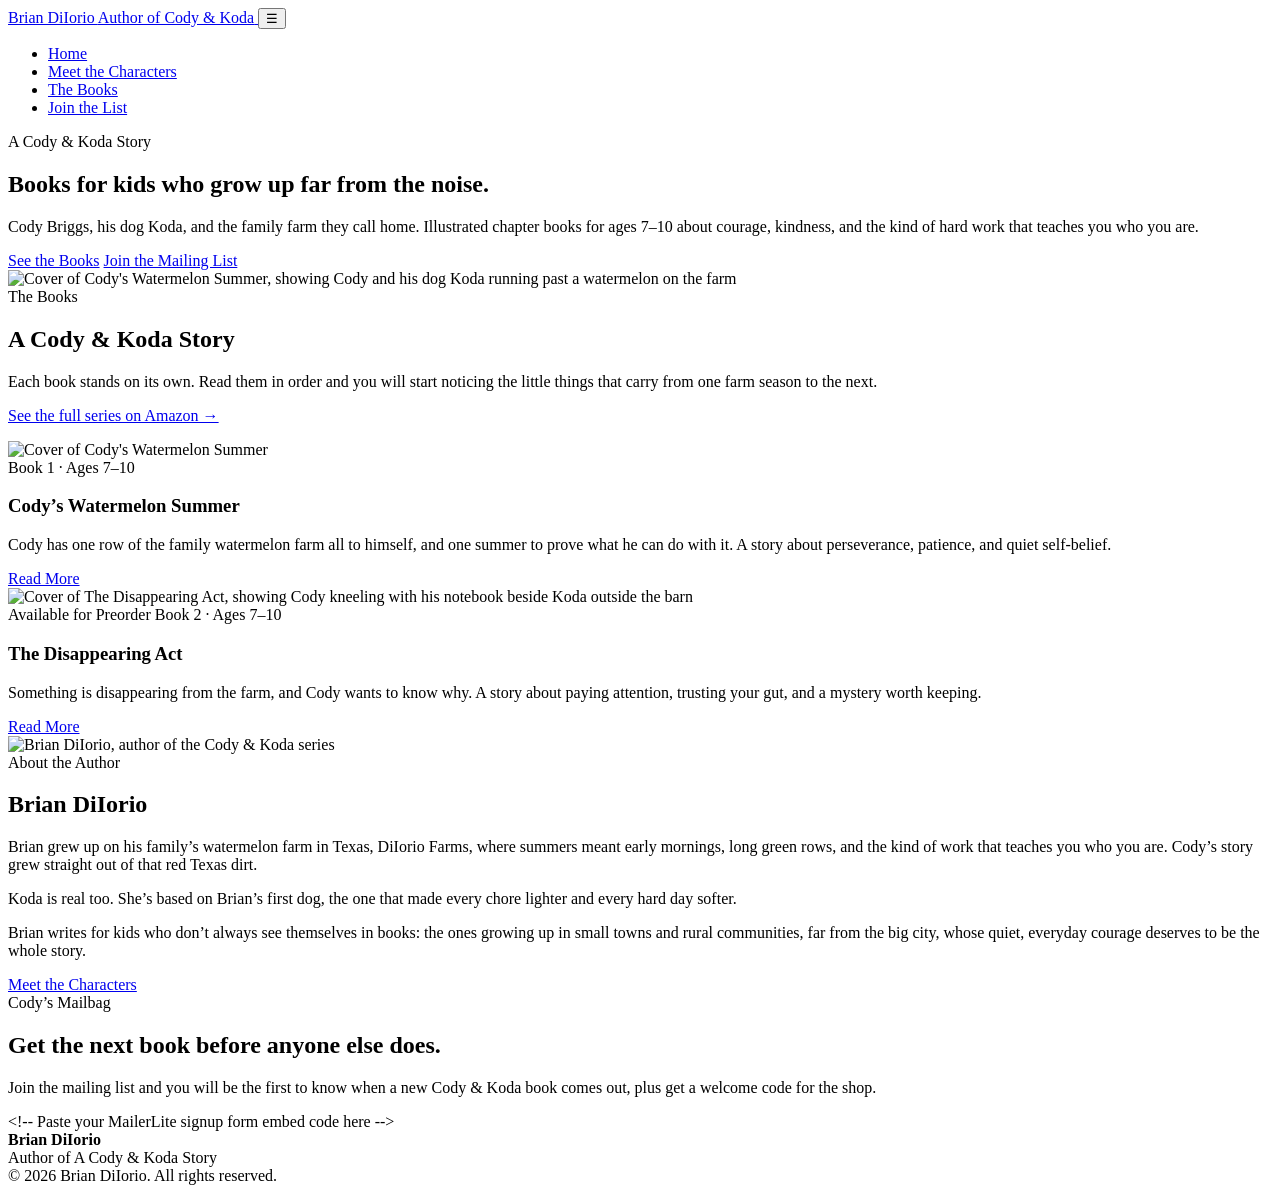
==== index.html @ 6acdefea "Add files via upload" ====
<!DOCTYPE html>
<html lang="en">
<head>
<meta charset="UTF-8">
<meta name="viewport" content="width=device-width, initial-scale=1.0">
<title>Brian DiIorio | Author of the Cody &amp; Koda Series</title>
<meta name="description" content="Brian DiIorio writes the Cody &amp; Koda series, warm illustrated chapter books for ages 7-10 about courage, kindness, and perseverance. Join the mailing list for new releases and a welcome code.">
<link rel="icon" href="images/favicon.svg" type="image/svg+xml">
<link rel="stylesheet" href="assets/style.css">
</head>
<body>

<header class="site-header">
  <div class="wrap">
    <a class="brand" href="index.html">
      Brian DiIorio <span class="brand-sub">Author of Cody &amp; Koda</span>
    </a>
    <button class="menu-toggle" aria-label="Open menu">&#9776;</button>
    <nav class="main-nav">
      <ul>
        <li><a href="index.html">Home</a></li>
        <li><a href="characters.html">Meet the Characters</a></li>
        <li><a href="index.html#books">The Books</a></li>
        <li><a href="index.html#join" class="nav-cta">Join the List</a></li>
      </ul>
    </nav>
  </div>
</header>

<section class="hero">
  <div class="wrap">
    <div class="hero-copy">
      <span class="eyebrow">A Cody &amp; Koda Story</span>
      <h1>Books for kids who grow up far from the noise.</h1>
      <p class="lede">Cody Briggs, his dog Koda, and the family farm they call home. Illustrated chapter books for ages 7&ndash;10 about courage, kindness, and the kind of hard work that teaches you who you are.</p>
      <div class="btn-row">
        <a href="#books" class="btn btn-primary">See the Books</a>
        <a href="#join" class="btn btn-secondary">Join the Mailing List</a>
      </div>
    </div>
    <div class="hero-art">
      <img src="images/book1-cover.jpg" alt="Cover of Cody's Watermelon Summer, showing Cody and his dog Koda running past a watermelon on the farm">
    </div>
  </div>
</section>

<section id="books">
  <div class="wrap">
    <div class="section-head">
      <div class="ribbon-divider">The Books</div>
      <h2>A Cody &amp; Koda Story</h2>
      <p>Each book stands on its own. Read them in order and you will start noticing the little things that carry from one farm season to the next.</p>
      <p><a href="https://www.amazon.com/dp/B0H5R6FTZR?binding=hardcover&amp;qid=1787671735&amp;sr=8-1&amp;ref=dbs_dp_rwt_sb_pc_thcv">See the full series on Amazon &rarr;</a></p>
    </div>

    <div class="book-grid">

      <div class="book-card">
        <div class="cover-frame">
          <img src="images/book1-cover.jpg" alt="Cover of Cody's Watermelon Summer">
        </div>
        <div class="book-card-body">
          <span class="book-tag">Book 1 &middot; Ages 7&ndash;10</span>
          <h3>Cody&rsquo;s Watermelon Summer</h3>
          <p class="book-blurb">Cody has one row of the family watermelon farm all to himself, and one summer to prove what he can do with it. A story about perseverance, patience, and quiet self-belief.</p>
          <div class="btn-row">
            <a href="book-watermelon-summer.html" class="btn btn-secondary">Read More</a>
          </div>
        </div>
      </div>

      <div class="book-card">
        <div class="cover-frame">
          <img src="images/book2-cover.jpg" alt="Cover of The Disappearing Act, showing Cody kneeling with his notebook beside Koda outside the barn">
        </div>
        <div class="book-card-body">
          <span class="coming-soon-badge">Available for Preorder</span>
          <span class="book-tag">Book 2 &middot; Ages 7&ndash;10</span>
          <h3>The Disappearing Act</h3>
          <p class="book-blurb">Something is disappearing from the farm, and Cody wants to know why. A story about paying attention, trusting your gut, and a mystery worth keeping.</p>
          <div class="btn-row">
            <a href="book-disappearing-act.html" class="btn btn-secondary">Read More</a>
          </div>
        </div>
      </div>

    </div>
  </div>
</section>

<section class="section-alt">
  <div class="wrap">
    <div class="about-grid">
      <img src="images/author-photo.jpg" alt="Brian DiIorio, author of the Cody & Koda series">
      <div>
        <div class="ribbon-divider">About the Author</div>
        <h2>Brian DiIorio</h2>
        <p>Brian grew up on his family&rsquo;s watermelon farm in Texas, DiIorio Farms, where summers meant early mornings, long green rows, and the kind of work that teaches you who you are. Cody&rsquo;s story grew straight out of that red Texas dirt.</p>
        <p>Koda is real too. She&rsquo;s based on Brian&rsquo;s first dog, the one that made every chore lighter and every hard day softer.</p>
        <p>Brian writes for kids who don&rsquo;t always see themselves in books: the ones growing up in small towns and rural communities, far from the big city, whose quiet, everyday courage deserves to be the whole story.</p>
        <div class="btn-row">
          <a href="characters.html" class="btn btn-secondary">Meet the Characters</a>
        </div>
      </div>
    </div>
  </div>
</section>

<section id="join">
  <div class="wrap">
    <div class="newsletter">
      <div class="wrap-inner">
        <div class="ribbon-divider" style="color:var(--gold)">Cody&rsquo;s Mailbag</div>
        <h2>Get the next book before anyone else does.</h2>
        <p>Join the mailing list and you will be the first to know when a new Cody &amp; Koda book comes out, plus get a welcome code for the shop.</p>

        <!-- ============================================================
             NEWSLETTER SIGNUP FORM GOES HERE
             Replace this whole comment block with the embed code MailerLite
             gives you for your signup form. Brian: see the setup walkthrough
             for exactly where to get that code and how to paste it in.
        ============================================================= -->
        <div class="embed-slot">
          &lt;!-- Paste your MailerLite signup form embed code here --&gt;
        </div>

      </div>
    </div>
  </div>
</section>

<footer class="site-footer">
  <div class="wrap footer-row">
    <div>
      <strong>Brian DiIorio</strong><br>
      <span class="footer-note">Author of A Cody &amp; Koda Story</span>
    </div>
    <div class="footer-note">
      &copy; 2026 Brian DiIorio. All rights reserved.
    </div>
  </div>
</footer>

<script src="assets/main.js"></script>
</body>
</html>
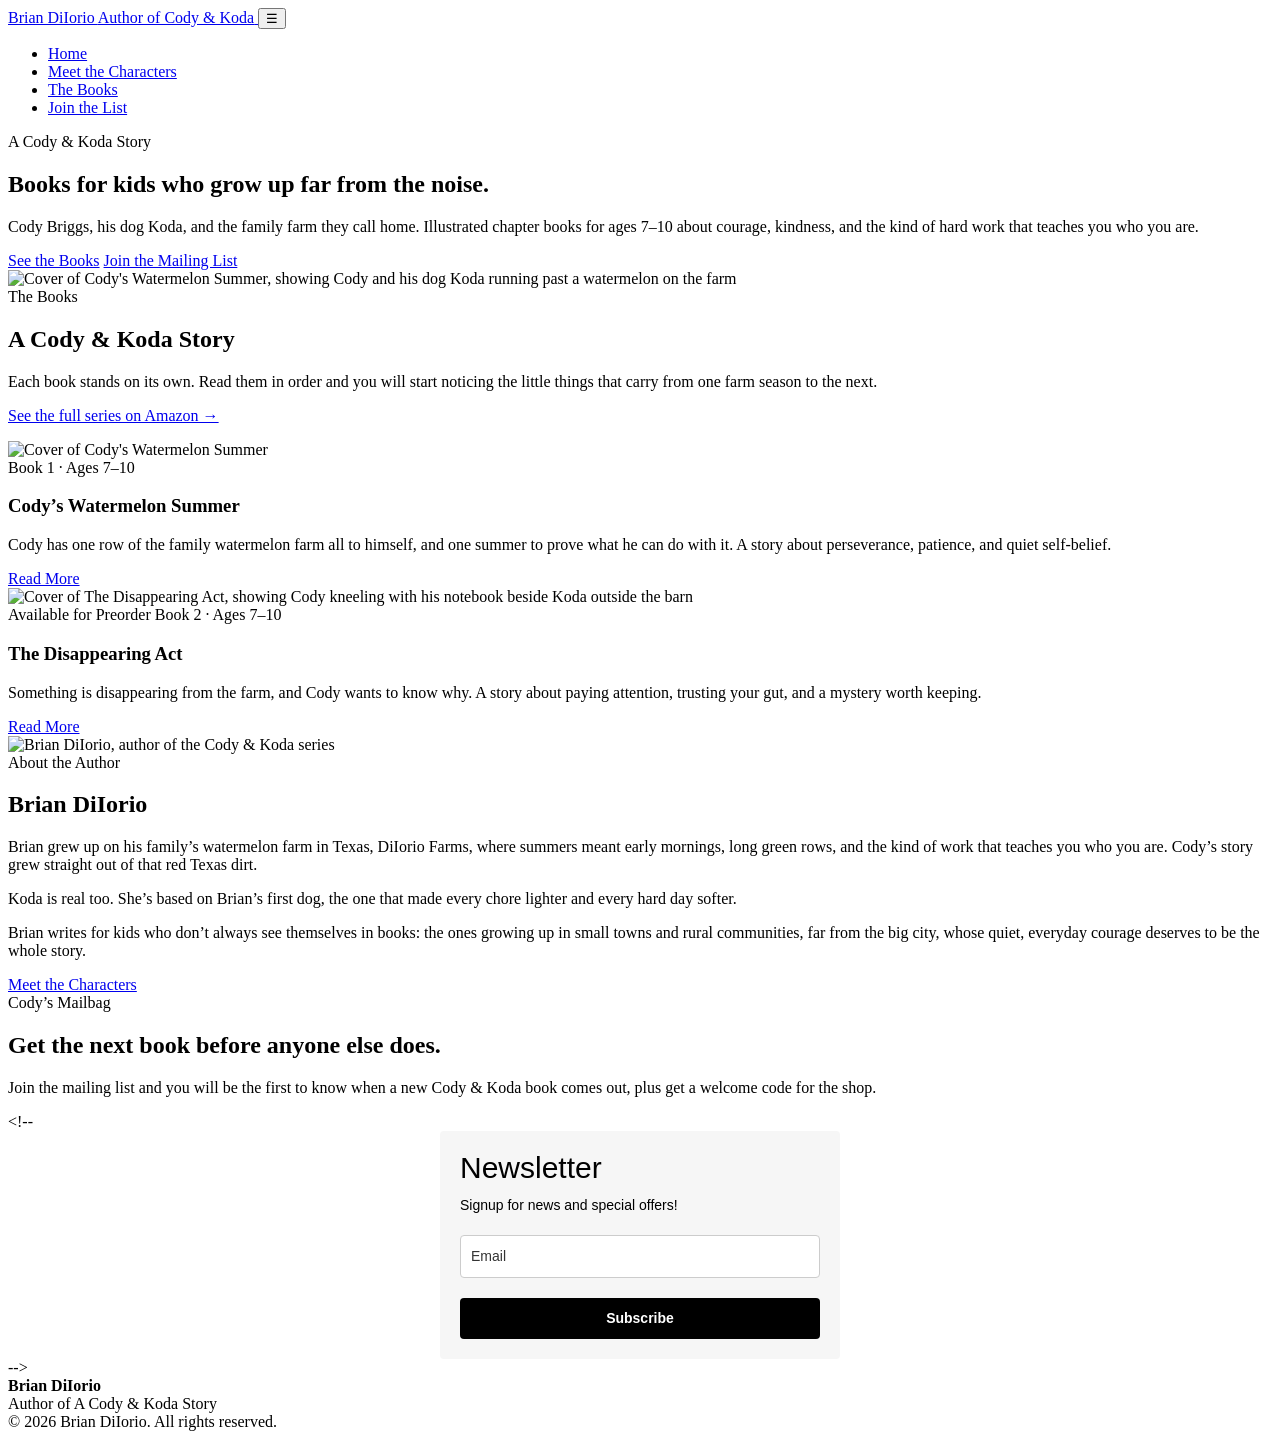
==== commit 6904b8c3: "Update index.html" ====
--- a/index.html
+++ b/index.html
@@ -121,7 +121,888 @@
              for exactly where to get that code and how to paste it in.
         ============================================================= -->
         <div class="embed-slot">
-          &lt;!-- Paste your MailerLite signup form embed code here --&gt;
+          &lt;!-- <style type="text/css">@import url("https://assets.mlcdn.com/fonts.css?version=1787139");</style>
+    <style type="text/css">
+    /* LOADER */
+    .ml-form-embedSubmitLoad {
+      display: inline-block;
+      width: 20px;
+      height: 20px;
+    }
+
+    .g-recaptcha {
+    transform: scale(1);
+    -webkit-transform: scale(1);
+    transform-origin: 0 0;
+    -webkit-transform-origin: 0 0;
+    height: ;
+    }
+
+    .sr-only {
+      position: absolute;
+      width: 1px;
+      height: 1px;
+      padding: 0;
+      margin: -1px;
+      overflow: hidden;
+      clip: rect(0,0,0,0);
+      border: 0;
+    }
+
+    .ml-form-embedSubmitLoad:after {
+      content: " ";
+      display: block;
+      width: 11px;
+      height: 11px;
+      margin: 1px;
+      border-radius: 50%;
+      border: 4px solid #fff;
+    border-color: #ffffff #ffffff #ffffff transparent;
+    animation: ml-form-embedSubmitLoad 1.2s linear infinite;
+    }
+    @keyframes ml-form-embedSubmitLoad {
+      0% {
+      transform: rotate(0deg);
+      }
+      100% {
+      transform: rotate(360deg);
+      }
+    }
+      #mlb2-45202473.ml-form-embedContainer {
+        box-sizing: border-box;
+        display: table;
+        margin: 0 auto;
+        position: static;
+        width: 100% !important;
+      }
+      #mlb2-45202473.ml-form-embedContainer h4,
+      #mlb2-45202473.ml-form-embedContainer p,
+      #mlb2-45202473.ml-form-embedContainer span,
+      #mlb2-45202473.ml-form-embedContainer button {
+        text-transform: none !important;
+        letter-spacing: normal !important;
+      }
+      #mlb2-45202473.ml-form-embedContainer .ml-form-embedWrapper {
+        background-color: #f6f6f6;
+        
+        border-width: 0px;
+        border-color: transparent;
+        border-radius: 4px;
+        border-style: solid;
+        box-sizing: border-box;
+        display: inline-block !important;
+        margin: 0;
+        padding: 0;
+        position: relative;
+              }
+      #mlb2-45202473.ml-form-embedContainer .ml-form-embedWrapper.embedPopup,
+      #mlb2-45202473.ml-form-embedContainer .ml-form-embedWrapper.embedDefault { width: 400px; }
+      #mlb2-45202473.ml-form-embedContainer .ml-form-embedWrapper.embedForm { max-width: 400px; width: 100%; }
+      #mlb2-45202473.ml-form-embedContainer .ml-form-align-left { text-align: left; }
+      #mlb2-45202473.ml-form-embedContainer .ml-form-align-center { text-align: center; }
+      #mlb2-45202473.ml-form-embedContainer .ml-form-align-default { display: table-cell !important; vertical-align: middle !important; text-align: center !important; }
+      #mlb2-45202473.ml-form-embedContainer .ml-form-align-right { text-align: right; }
+      #mlb2-45202473.ml-form-embedContainer .ml-form-embedWrapper .ml-form-embedHeader img {
+        border-top-left-radius: 4px;
+        border-top-right-radius: 4px;
+        height: auto;
+        margin: 0 auto !important;
+        max-width: 100%;
+        width: undefinedpx;
+      }
+      #mlb2-45202473.ml-form-embedContainer .ml-form-embedWrapper .ml-form-embedBody,
+      #mlb2-45202473.ml-form-embedContainer .ml-form-embedWrapper .ml-form-successBody {
+        padding: 20px 20px 0 20px;
+      }
+      #mlb2-45202473.ml-form-embedContainer .ml-form-embedWrapper .ml-form-embedBody.ml-form-embedBodyHorizontal {
+        padding-bottom: 0;
+      }
+      #mlb2-45202473.ml-form-embedContainer .ml-form-embedWrapper .ml-form-embedBody .ml-form-embedContent,
+      #mlb2-45202473.ml-form-embedContainer .ml-form-embedWrapper .ml-form-successBody .ml-form-successContent {
+        text-align: left;
+        margin: 0 0 20px 0;
+      }
+      #mlb2-45202473.ml-form-embedContainer .ml-form-embedWrapper .ml-form-embedBody .ml-form-embedContent h4,
+      #mlb2-45202473.ml-form-embedContainer .ml-form-embedWrapper .ml-form-successBody .ml-form-successContent h4 {
+        color: #000000;
+        font-family: 'Open Sans', Arial, Helvetica, sans-serif;
+        font-size: 30px;
+        font-weight: 400;
+        margin: 0 0 10px 0;
+        text-align: left;
+        word-break: break-word;
+      }
+      #mlb2-45202473.ml-form-embedContainer .ml-form-embedWrapper .ml-form-embedBody .ml-form-embedContent p,
+      #mlb2-45202473.ml-form-embedContainer .ml-form-embedWrapper .ml-form-successBody .ml-form-successContent p {
+        color: #000000;
+        font-family: 'Open Sans', Arial, Helvetica, sans-serif;
+        font-size: 14px;
+        font-weight: 400;
+        line-height: 20px;
+        margin: 0 0 10px 0;
+        text-align: left;
+      }
+      #mlb2-45202473.ml-form-embedContainer .ml-form-embedWrapper .ml-form-embedBody .ml-form-embedContent ul,
+      #mlb2-45202473.ml-form-embedContainer .ml-form-embedWrapper .ml-form-embedBody .ml-form-embedContent ol,
+      #mlb2-45202473.ml-form-embedContainer .ml-form-embedWrapper .ml-form-successBody .ml-form-successContent ul,
+      #mlb2-45202473.ml-form-embedContainer .ml-form-embedWrapper .ml-form-successBody .ml-form-successContent ol {
+        color: #000000;
+        font-family: 'Open Sans', Arial, Helvetica, sans-serif;
+        font-size: 14px;
+      }
+      #mlb2-45202473.ml-form-embedContainer .ml-form-embedWrapper .ml-form-embedBody .ml-form-embedContent ol ol,
+      #mlb2-45202473.ml-form-embedContainer .ml-form-embedWrapper .ml-form-successBody .ml-form-successContent ol ol {
+        list-style-type: lower-alpha;
+      }
+      #mlb2-45202473.ml-form-embedContainer .ml-form-embedWrapper .ml-form-embedBody .ml-form-embedContent ol ol ol,
+      #mlb2-45202473.ml-form-embedContainer .ml-form-embedWrapper .ml-form-successBody .ml-form-successContent ol ol ol {
+        list-style-type: lower-roman;
+      }
+      #mlb2-45202473.ml-form-embedContainer .ml-form-embedWrapper .ml-form-embedBody .ml-form-embedContent p a,
+      #mlb2-45202473.ml-form-embedContainer .ml-form-embedWrapper .ml-form-successBody .ml-form-successContent p a {
+        color: #000000;
+        text-decoration: underline;
+      }
+
+      #mlb2-45202473.ml-form-embedContainer .ml-form-embedWrapper .ml-block-form .ml-field-group {
+        text-align: left!important;
+      }
+
+      #mlb2-45202473.ml-form-embedContainer .ml-form-embedWrapper .ml-block-form .ml-field-group label {
+        margin-bottom: 5px;
+        color: #333333;
+        font-size: 14px;
+        font-family: 'Open Sans', Arial, Helvetica, sans-serif;
+        font-weight: bold; font-style: normal; text-decoration: none;;
+        display: inline-block;
+        line-height: 20px;
+      }
+      #mlb2-45202473.ml-form-embedContainer .ml-form-embedWrapper .ml-form-embedBody .ml-form-embedContent p:last-child,
+      #mlb2-45202473.ml-form-embedContainer .ml-form-embedWrapper .ml-form-successBody .ml-form-successContent p:last-child {
+        margin: 0;
+      }
+      #mlb2-45202473.ml-form-embedContainer .ml-form-embedWrapper .ml-form-embedBody form {
+        margin: 0;
+        width: 100%;
+      }
+      #mlb2-45202473.ml-form-embedContainer .ml-form-embedWrapper .ml-form-embedBody .ml-form-formContent,
+      #mlb2-45202473.ml-form-embedContainer .ml-form-embedWrapper .ml-form-embedBody .ml-form-checkboxRow {
+        margin: 0 0 20px 0;
+        width: 100%;
+      }
+      #mlb2-45202473.ml-form-embedContainer .ml-form-embedWrapper .ml-form-embedBody .ml-form-checkboxRow {
+        float: left;
+      }
+      #mlb2-45202473.ml-form-embedContainer .ml-form-embedWrapper .ml-form-embedBody .ml-form-formContent.horozintalForm {
+        margin: 0;
+        padding: 0 0 20px 0;
+        width: 100%;
+        height: auto;
+        float: left;
+      }
+      #mlb2-45202473.ml-form-embedContainer .ml-form-embedWrapper .ml-form-embedBody .ml-form-fieldRow {
+        margin: 0 0 10px 0;
+        width: 100%;
+      }
+      #mlb2-45202473.ml-form-embedContainer .ml-form-embedWrapper .ml-form-embedBody .ml-form-fieldRow.ml-last-item {
+        margin: 0;
+      }
+      #mlb2-45202473.ml-form-embedContainer .ml-form-embedWrapper .ml-form-embedBody .ml-form-fieldRow.ml-formfieldHorizintal {
+        margin: 0;
+      }
+      #mlb2-45202473.ml-form-embedContainer .ml-form-embedWrapper .ml-form-embedBody .ml-form-fieldRow input {
+        background-color: #ffffff !important;
+        color: #333333 !important;
+        border-color: #cccccc;
+        border-radius: 4px !important;
+        border-style: solid !important;
+        border-width: 1px !important;
+        font-family: 'Open Sans', Arial, Helvetica, sans-serif;
+        font-size: 14px !important;
+        height: auto;
+        line-height: 21px !important;
+        margin-bottom: 0;
+        margin-top: 0;
+        margin-left: 0;
+        margin-right: 0;
+        padding: 10px 10px !important;
+        width: 100% !important;
+        box-sizing: border-box !important;
+        max-width: 100% !important;
+      }
+      #mlb2-45202473.ml-form-embedContainer .ml-form-embedWrapper .ml-form-embedBody .ml-form-fieldRow input::-webkit-input-placeholder,
+      #mlb2-45202473.ml-form-embedContainer .ml-form-embedWrapper .ml-form-embedBody .ml-form-horizontalRow input::-webkit-input-placeholder { color: #333333; }
+
+      #mlb2-45202473.ml-form-embedContainer .ml-form-embedWrapper .ml-form-embedBody .ml-form-fieldRow input::-moz-placeholder,
+      #mlb2-45202473.ml-form-embedContainer .ml-form-embedWrapper .ml-form-embedBody .ml-form-horizontalRow input::-moz-placeholder { color: #333333; }
+
+      #mlb2-45202473.ml-form-embedContainer .ml-form-embedWrapper .ml-form-embedBody .ml-form-fieldRow input:-ms-input-placeholder,
+      #mlb2-45202473.ml-form-embedContainer .ml-form-embedWrapper .ml-form-embedBody .ml-form-horizontalRow input:-ms-input-placeholder { color: #333333; }
+
+      #mlb2-45202473.ml-form-embedContainer .ml-form-embedWrapper .ml-form-embedBody .ml-form-fieldRow input:-moz-placeholder,
+      #mlb2-45202473.ml-form-embedContainer .ml-form-embedWrapper .ml-form-embedBody .ml-form-horizontalRow input:-moz-placeholder { color: #333333; }
+
+      #mlb2-45202473.ml-form-embedContainer .ml-form-embedWrapper .ml-form-embedBody .ml-form-fieldRow textarea, #mlb2-45202473.ml-form-embedContainer .ml-form-embedWrapper .ml-form-embedBody .ml-form-horizontalRow textarea {
+        background-color: #ffffff !important;
+        color: #333333 !important;
+        border-color: #cccccc;
+        border-radius: 4px !important;
+        border-style: solid !important;
+        border-width: 1px !important;
+        font-family: 'Open Sans', Arial, Helvetica, sans-serif;
+        font-size: 14px !important;
+        height: auto;
+        line-height: 21px !important;
+        margin-bottom: 0;
+        margin-top: 0;
+        padding: 10px 10px !important;
+        width: 100% !important;
+        box-sizing: border-box !important;
+        max-width: 100% !important;
+      }
+
+      #mlb2-45202473.ml-form-embedContainer .ml-form-embedWrapper .ml-form-embedBody .ml-form-fieldRow .custom-radio .custom-control-label::before, #mlb2-45202473.ml-form-embedContainer .ml-form-embedWrapper .ml-form-embedBody .ml-form-horizontalRow .custom-radio .custom-control-label::before, #mlb2-45202473.ml-form-embedContainer .ml-form-embedWrapper .ml-form-embedBody .ml-form-fieldRow .custom-checkbox .custom-control-label::before, #mlb2-45202473.ml-form-embedContainer .ml-form-embedWrapper .ml-form-embedBody .ml-form-horizontalRow .custom-checkbox .custom-control-label::before, #mlb2-45202473.ml-form-embedContainer .ml-form-embedWrapper .ml-form-embedBody .ml-form-embedPermissions .ml-form-embedPermissionsOptionsCheckbox .label-description::before, #mlb2-45202473.ml-form-embedContainer .ml-form-embedWrapper .ml-form-embedBody .ml-form-interestGroupsRow .ml-form-interestGroupsRowCheckbox .label-description::before, #mlb2-45202473.ml-form-embedContainer .ml-form-embedWrapper .ml-form-embedBody .ml-form-checkboxRow .label-description::before {
+          border-color: #cccccc!important;
+          background-color: #ffffff!important;
+      }
+
+      #mlb2-45202473.ml-form-embedContainer .ml-form-embedWrapper .ml-form-embedBody .ml-form-fieldRow input.custom-control-input[type="checkbox"]{
+        box-sizing: border-box;
+        padding: 0;
+        position: absolute;
+        z-index: -1;
+        opacity: 0;
+        margin-top: 5px;
+        margin-left: -1.5rem;
+        overflow: visible;
+      }
+
+      #mlb2-45202473.ml-form-embedContainer .ml-form-embedWrapper .ml-form-embedBody .ml-form-fieldRow .custom-checkbox .custom-control-label::before, #mlb2-45202473.ml-form-embedContainer .ml-form-embedWrapper .ml-form-embedBody .ml-form-horizontalRow .custom-checkbox .custom-control-label::before, #mlb2-45202473.ml-form-embedContainer .ml-form-embedWrapper .ml-form-embedBody .ml-form-embedPermissions .ml-form-embedPermissionsOptionsCheckbox .label-description::before, #mlb2-45202473.ml-form-embedContainer .ml-form-embedWrapper .ml-form-embedBody .ml-form-interestGroupsRow .ml-form-interestGroupsRowCheckbox .label-description::before, #mlb2-45202473.ml-form-embedContainer .ml-form-embedWrapper .ml-form-embedBody .ml-form-checkboxRow .label-description::before {
+        border-radius: 4px!important;
+      }
+
+
+      #mlb2-45202473.ml-form-embedContainer .ml-form-embedWrapper .ml-form-embedBody .ml-form-checkboxRow input[type=checkbox]:checked~.label-description::after, #mlb2-45202473.ml-form-embedContainer .ml-form-embedWrapper .ml-form-embedBody .ml-form-embedPermissions .ml-form-embedPermissionsOptionsCheckbox input[type=checkbox]:checked~.label-description::after, #mlb2-45202473.ml-form-embedContainer .ml-form-embedWrapper .ml-form-embedBody .ml-form-fieldRow .custom-checkbox .custom-control-input:checked~.custom-control-label::after, #mlb2-45202473.ml-form-embedContainer .ml-form-embedWrapper .ml-form-embedBody .ml-form-horizontalRow .custom-checkbox .custom-control-input:checked~.custom-control-label::after, #mlb2-45202473.ml-form-embedContainer .ml-form-embedWrapper .ml-form-embedBody .ml-form-interestGroupsRow .ml-form-interestGroupsRowCheckbox input[type=checkbox]:checked~.label-description::after {
+        background-image: url("data:image/svg+xml,%3csvg xmlns='http://www.w3.org/2000/svg' viewBox='0 0 8 8'%3e%3cpath fill='%23fff' d='M6.564.75l-3.59 3.612-1.538-1.55L0 4.26 2.974 7.25 8 2.193z'/%3e%3c/svg%3e");
+      }
+
+      #mlb2-45202473.ml-form-embedContainer .ml-form-embedWrapper .ml-form-embedBody .ml-form-fieldRow .custom-radio .custom-control-input:checked~.custom-control-label::after, #mlb2-45202473.ml-form-embedContainer .ml-form-embedWrapper .ml-form-embedBody .ml-form-fieldRow .custom-radio .custom-control-input:checked~.custom-control-label::after {
+        background-image: url("data:image/svg+xml,%3csvg xmlns='http://www.w3.org/2000/svg' viewBox='-4 -4 8 8'%3e%3ccircle r='3' fill='%23fff'/%3e%3c/svg%3e");
+      }
+
+      #mlb2-45202473.ml-form-embedContainer .ml-form-embedWrapper .ml-form-embedBody .ml-form-fieldRow .custom-radio .custom-control-input:checked~.custom-control-label::before, #mlb2-45202473.ml-form-embedContainer .ml-form-embedWrapper .ml-form-embedBody .ml-form-horizontalRow .custom-radio .custom-control-input:checked~.custom-control-label::before, #mlb2-45202473.ml-form-embedContainer .ml-form-embedWrapper .ml-form-embedBody .ml-form-fieldRow .custom-checkbox .custom-control-input:checked~.custom-control-label::before, #mlb2-45202473.ml-form-embedContainer .ml-form-embedWrapper .ml-form-embedBody .ml-form-horizontalRow .custom-checkbox .custom-control-input:checked~.custom-control-label::before, #mlb2-45202473.ml-form-embedContainer .ml-form-embedWrapper .ml-form-embedBody .ml-form-embedPermissions .ml-form-embedPermissionsOptionsCheckbox input[type=checkbox]:checked~.label-description::before, #mlb2-45202473.ml-form-embedContainer .ml-form-embedWrapper .ml-form-embedBody .ml-form-interestGroupsRow .ml-form-interestGroupsRowCheckbox input[type=checkbox]:checked~.label-description::before, #mlb2-45202473.ml-form-embedContainer .ml-form-embedWrapper .ml-form-embedBody .ml-form-checkboxRow input[type=checkbox]:checked~.label-description::before  {
+          border-color: #000000!important;
+          background-color: #000000!important;
+      }
+
+      #mlb2-45202473.ml-form-embedContainer .ml-form-embedWrapper .ml-form-embedBody .ml-form-fieldRow .custom-radio .custom-control-label::before, #mlb2-45202473.ml-form-embedContainer .ml-form-embedWrapper .ml-form-embedBody .ml-form-horizontalRow .custom-radio .custom-control-label::before, #mlb2-45202473.ml-form-embedContainer .ml-form-embedWrapper .ml-form-embedBody .ml-form-fieldRow .custom-radio .custom-control-label::after, #mlb2-45202473.ml-form-embedContainer .ml-form-embedWrapper .ml-form-embedBody .ml-form-horizontalRow .custom-radio .custom-control-label::after, #mlb2-45202473.ml-form-embedContainer .ml-form-embedWrapper .ml-form-embedBody .ml-form-fieldRow .custom-checkbox .custom-control-label::before, #mlb2-45202473.ml-form-embedContainer .ml-form-embedWrapper .ml-form-embedBody .ml-form-fieldRow .custom-checkbox .custom-control-label::after, #mlb2-45202473.ml-form-embedContainer .ml-form-embedWrapper .ml-form-embedBody .ml-form-horizontalRow .custom-checkbox .custom-control-label::before, #mlb2-45202473.ml-form-embedContainer .ml-form-embedWrapper .ml-form-embedBody .ml-form-horizontalRow .custom-checkbox .custom-control-label::after {
+           top: 2px;
+           box-sizing: border-box;
+      }
+
+      #mlb2-45202473.ml-form-embedContainer .ml-form-embedWrapper .ml-form-embedBody .ml-form-embedPermissions .ml-form-embedPermissionsOptionsCheckbox .label-description::before, #mlb2-45202473.ml-form-embedContainer .ml-form-embedWrapper .ml-form-embedBody .ml-form-embedPermissions .ml-form-embedPermissionsOptionsCheckbox .label-description::after, #mlb2-45202473.ml-form-embedContainer .ml-form-embedWrapper .ml-form-embedBody .ml-form-checkboxRow .label-description::before, #mlb2-45202473.ml-form-embedContainer .ml-form-embedWrapper .ml-form-embedBody .ml-form-checkboxRow .label-description::after {
+           top: 0px!important;
+           box-sizing: border-box!important;
+      }
+
+      #mlb2-45202473.ml-form-embedContainer .ml-form-embedWrapper .ml-form-embedBody .ml-form-checkboxRow .label-description::before, #mlb2-45202473.ml-form-embedContainer .ml-form-embedWrapper .ml-form-embedBody .ml-form-checkboxRow .label-description::after {
+        top: 0px!important;
+           box-sizing: border-box!important;
+      }
+
+       #mlb2-45202473.ml-form-embedContainer .ml-form-embedWrapper .ml-form-embedBody .ml-form-interestGroupsRow .ml-form-interestGroupsRowCheckbox .label-description::after {
+            top: 0px!important;
+            box-sizing: border-box!important;
+            position: absolute;
+            left: -1.5rem;
+            display: block;
+            width: 1rem;
+            height: 1rem;
+            content: "";
+       }
+
+      #mlb2-45202473.ml-form-embedContainer .ml-form-embedWrapper .ml-form-embedBody .ml-form-interestGroupsRow .ml-form-interestGroupsRowCheckbox .label-description::before {
+        top: 0px!important;
+        box-sizing: border-box!important;
+      }
+
+      #mlb2-45202473.ml-form-embedContainer .ml-form-embedWrapper .ml-form-embedBody .custom-control-label::before {
+          position: absolute;
+          top: 4px;
+          left: -1.5rem;
+          display: block;
+          width: 16px;
+          height: 16px;
+          pointer-events: none;
+          content: "";
+          background-color: #ffffff;
+          border: #adb5bd solid 1px;
+          border-radius: 50%;
+      }
+
+      #mlb2-45202473.ml-form-embedContainer .ml-form-embedWrapper .ml-form-embedBody .custom-control-label::after {
+          position: absolute;
+          top: 2px!important;
+          left: -1.5rem;
+          display: block;
+          width: 1rem;
+          height: 1rem;
+          content: "";
+      }
+
+      #mlb2-45202473.ml-form-embedContainer .ml-form-embedWrapper .ml-form-embedBody .ml-form-embedPermissions .ml-form-embedPermissionsOptionsCheckbox .label-description::before, #mlb2-45202473.ml-form-embedContainer .ml-form-embedWrapper .ml-form-embedBody .ml-form-interestGroupsRow .ml-form-interestGroupsRowCheckbox .label-description::before, #mlb2-45202473.ml-form-embedContainer .ml-form-embedWrapper .ml-form-embedBody .ml-form-checkboxRow .label-description::before {
+          position: absolute;
+          top: 4px;
+          left: -1.5rem;
+          display: block;
+          width: 16px;
+          height: 16px;
+          pointer-events: none;
+          content: "";
+          background-color: #ffffff;
+          border: #adb5bd solid 1px;
+          border-radius: 50%;
+      }
+
+      #mlb2-45202473.ml-form-embedContainer .ml-form-embedWrapper .ml-form-embedBody .ml-form-embedPermissions .ml-form-embedPermissionsOptionsCheckbox .label-description::after {
+          position: absolute;
+          top: 0px!important;
+          left: -1.5rem;
+          display: block;
+          width: 1rem;
+          height: 1rem;
+          content: "";
+      }
+
+      #mlb2-45202473.ml-form-embedContainer .ml-form-embedWrapper .ml-form-embedBody .ml-form-checkboxRow .label-description::after {
+          position: absolute;
+          top: 0px!important;
+          left: -1.5rem;
+          display: block;
+          width: 1rem;
+          height: 1rem;
+          content: "";
+      }
+
+      #mlb2-45202473.ml-form-embedContainer .ml-form-embedWrapper .ml-form-embedBody .custom-radio .custom-control-label::after {
+          background: no-repeat 50%/50% 50%;
+      }
+      #mlb2-45202473.ml-form-embedContainer .ml-form-embedWrapper .ml-form-embedBody .custom-checkbox .custom-control-label::after, #mlb2-45202473.ml-form-embedContainer .ml-form-embedWrapper .ml-form-embedBody .ml-form-embedPermissions .ml-form-embedPermissionsOptionsCheckbox .label-description::after, #mlb2-45202473.ml-form-embedContainer .ml-form-embedWrapper .ml-form-embedBody .ml-form-interestGroupsRow .ml-form-interestGroupsRowCheckbox .label-description::after, #mlb2-45202473.ml-form-embedContainer .ml-form-embedWrapper .ml-form-embedBody .ml-form-checkboxRow .label-description::after {
+          background: no-repeat 50%/50% 50%;
+      }
+
+      #mlb2-45202473.ml-form-embedContainer .ml-form-embedWrapper .ml-form-embedBody .ml-form-fieldRow .custom-control, #mlb2-45202473.ml-form-embedContainer .ml-form-embedWrapper .ml-form-embedBody .ml-form-horizontalRow .custom-control {
+        position: relative;
+        display: block;
+        min-height: 1.5rem;
+        padding-left: 1.5rem;
+      }
+
+      #mlb2-45202473.ml-form-embedContainer .ml-form-embedWrapper .ml-form-embedBody .ml-form-fieldRow .custom-radio .custom-control-input, #mlb2-45202473.ml-form-embedContainer .ml-form-embedWrapper .ml-form-embedBody .ml-form-horizontalRow .custom-radio .custom-control-input, #mlb2-45202473.ml-form-embedContainer .ml-form-embedWrapper .ml-form-embedBody .ml-form-fieldRow .custom-checkbox .custom-control-input, #mlb2-45202473.ml-form-embedContainer .ml-form-embedWrapper .ml-form-embedBody .ml-form-horizontalRow .custom-checkbox .custom-control-input {
+          position: absolute;
+          z-index: -1;
+          opacity: 0;
+          box-sizing: border-box;
+          padding: 0;
+      }
+
+      #mlb2-45202473.ml-form-embedContainer .ml-form-embedWrapper .ml-form-embedBody .ml-form-fieldRow .custom-radio .custom-control-label, #mlb2-45202473.ml-form-embedContainer .ml-form-embedWrapper .ml-form-embedBody .ml-form-horizontalRow .custom-radio .custom-control-label, #mlb2-45202473.ml-form-embedContainer .ml-form-embedWrapper .ml-form-embedBody .ml-form-fieldRow .custom-checkbox .custom-control-label, #mlb2-45202473.ml-form-embedContainer .ml-form-embedWrapper .ml-form-embedBody .ml-form-horizontalRow .custom-checkbox .custom-control-label {
+          color: #000000;
+          font-size: 12px!important;
+          font-family: 'Open Sans', Arial, Helvetica, sans-serif;
+          line-height: 22px;
+          margin-bottom: 0;
+          position: relative;
+          vertical-align: top;
+          font-style: normal;
+          font-weight: 700;
+      }
+
+      #mlb2-45202473.ml-form-embedContainer .ml-form-embedWrapper .ml-form-embedBody .ml-form-fieldRow .custom-select, #mlb2-45202473.ml-form-embedContainer .ml-form-embedWrapper .ml-form-embedBody .ml-form-horizontalRow .custom-select {
+        background-color: #ffffff !important;
+        color: #333333 !important;
+        border-color: #cccccc;
+        border-radius: 4px !important;
+        border-style: solid !important;
+        border-width: 1px !important;
+        font-family: 'Open Sans', Arial, Helvetica, sans-serif;
+        font-size: 14px !important;
+        line-height: 20px !important;
+        margin-bottom: 0;
+        margin-top: 0;
+        padding: 10px 28px 10px 12px !important;
+        width: 100% !important;
+        box-sizing: border-box !important;
+        max-width: 100% !important;
+        height: auto;
+        display: inline-block;
+        vertical-align: middle;
+        background: url('https://assets.mlcdn.com/ml/images/default/dropdown.svg') no-repeat right .75rem center/8px 10px;
+        -webkit-appearance: none;
+        -moz-appearance: none;
+        appearance: none;
+      }
+
+
+      #mlb2-45202473.ml-form-embedContainer .ml-form-embedWrapper .ml-form-embedBody .ml-form-horizontalRow {
+        height: auto;
+        width: 100%;
+        float: left;
+      }
+      .ml-form-formContent.horozintalForm .ml-form-horizontalRow .ml-input-horizontal { width: 70%; float: left; }
+      .ml-form-formContent.horozintalForm .ml-form-horizontalRow .ml-button-horizontal { width: 30%; float: left; }
+      .ml-form-formContent.horozintalForm .ml-form-horizontalRow .ml-button-horizontal.labelsOn { padding-top: 25px;  }
+      .ml-form-formContent.horozintalForm .ml-form-horizontalRow .horizontal-fields { box-sizing: border-box; float: left; padding-right: 10px;  }
+      #mlb2-45202473.ml-form-embedContainer .ml-form-embedWrapper .ml-form-embedBody .ml-form-horizontalRow input {
+        background-color: #ffffff;
+        color: #333333;
+        border-color: #cccccc;
+        border-radius: 4px;
+        border-style: solid;
+        border-width: 1px;
+        font-family: 'Open Sans', Arial, Helvetica, sans-serif;
+        font-size: 14px;
+        line-height: 20px;
+        margin-bottom: 0;
+        margin-top: 0;
+        padding: 10px 10px;
+        width: 100%;
+        box-sizing: border-box;
+        overflow-y: initial;
+      }
+      #mlb2-45202473.ml-form-embedContainer .ml-form-embedWrapper .ml-form-embedBody .ml-form-horizontalRow button {
+        background-color: #000000 !important;
+        border-color: #000000;
+        border-style: solid;
+        border-width: 1px;
+        border-radius: 4px;
+        box-shadow: none;
+        color: #ffffff !important;
+        cursor: pointer;
+        font-family: 'Open Sans', Arial, Helvetica, sans-serif;
+        font-size: 14px !important;
+        font-weight: 700;
+        line-height: 20px;
+        margin: 0 !important;
+        padding: 10px !important;
+        width: 100%;
+        height: auto;
+      }
+      #mlb2-45202473.ml-form-embedContainer .ml-form-embedWrapper .ml-form-embedBody .ml-form-horizontalRow button:hover {
+        background-color: #333333 !important;
+        border-color: #333333 !important;
+      }
+      #mlb2-45202473.ml-form-embedContainer .ml-form-embedWrapper .ml-form-embedBody .ml-form-checkboxRow input[type="checkbox"] {
+        box-sizing: border-box;
+        padding: 0;
+        position: absolute;
+        z-index: -1;
+        opacity: 0;
+        margin-top: 5px;
+        margin-left: -1.5rem;
+        overflow: visible;
+      }
+      #mlb2-45202473.ml-form-embedContainer .ml-form-embedWrapper .ml-form-embedBody .ml-form-checkboxRow .label-description {
+        color: #000000;
+        display: block;
+        font-family: 'Open Sans', Arial, Helvetica, sans-serif;
+        font-size: 12px;
+        text-align: left;
+        margin-bottom: 0;
+        position: relative;
+        vertical-align: top;
+      }
+      #mlb2-45202473.ml-form-embedContainer .ml-form-embedWrapper .ml-form-embedBody .ml-form-checkboxRow label {
+        font-weight: normal;
+        margin: 0;
+        padding: 0;
+        position: relative;
+        display: block;
+        min-height: 24px;
+        padding-left: 24px;
+
+      }
+      #mlb2-45202473.ml-form-embedContainer .ml-form-embedWrapper .ml-form-embedBody .ml-form-checkboxRow label a {
+        color: #000000;
+        text-decoration: underline;
+      }
+      #mlb2-45202473.ml-form-embedContainer .ml-form-embedWrapper .ml-form-embedBody .ml-form-checkboxRow label p {
+        color: #000000 !important;
+        font-family: 'Open Sans', Arial, Helvetica, sans-serif !important;
+        font-size: 12px !important;
+        font-weight: normal !important;
+        line-height: 18px !important;
+        padding: 0 !important;
+        margin: 0 5px 0 0 !important;
+      }
+      #mlb2-45202473.ml-form-embedContainer .ml-form-embedWrapper .ml-form-embedBody .ml-form-checkboxRow label p:last-child {
+        margin: 0;
+      }
+      #mlb2-45202473.ml-form-embedContainer .ml-form-embedWrapper .ml-form-embedBody .ml-form-embedSubmit {
+        margin: 0 0 20px 0;
+        float: left;
+        width: 100%;
+      }
+      #mlb2-45202473.ml-form-embedContainer .ml-form-embedWrapper .ml-form-embedBody .ml-form-embedSubmit button {
+        background-color: #000000 !important;
+        border: none !important;
+        border-radius: 4px !important;
+        box-shadow: none !important;
+        color: #ffffff !important;
+        cursor: pointer;
+        font-family: 'Open Sans', Arial, Helvetica, sans-serif !important;
+        font-size: 14px !important;
+        font-weight: 700 !important;
+        line-height: 21px !important;
+        height: auto;
+        padding: 10px !important;
+        width: 100% !important;
+        box-sizing: border-box !important;
+      }
+      #mlb2-45202473.ml-form-embedContainer .ml-form-embedWrapper .ml-form-embedBody .ml-form-embedSubmit button.loading {
+        display: none;
+      }
+      #mlb2-45202473.ml-form-embedContainer .ml-form-embedWrapper .ml-form-embedBody .ml-form-embedSubmit button:hover {
+        background-color: #333333 !important;
+      }
+      .ml-subscribe-close {
+        width: 30px;
+        height: 30px;
+        background: url('https://assets.mlcdn.com/ml/images/default/modal_close.png') no-repeat;
+        background-size: 30px;
+        cursor: pointer;
+        margin-top: -10px;
+        margin-right: -10px;
+        position: absolute;
+        top: 0;
+        right: 0;
+      }
+      .ml-error input, .ml-error textarea, .ml-error select {
+        border-color: red!important;
+      }
+
+      .ml-error .custom-checkbox-radio-list {
+        border: 1px solid red !important;
+        border-radius: 4px;
+        padding: 10px;
+      }
+
+      .ml-error .label-description,
+      .ml-error .label-description p,
+      .ml-error .label-description p a,
+      .ml-error label:first-child {
+        color: #ff0000 !important;
+      }
+
+      #mlb2-45202473.ml-form-embedContainer .ml-form-embedWrapper .ml-form-embedBody .ml-form-checkboxRow.ml-error .label-description p,
+      #mlb2-45202473.ml-form-embedContainer .ml-form-embedWrapper .ml-form-embedBody .ml-form-checkboxRow.ml-error .label-description p:first-letter {
+        color: #ff0000 !important;
+      }
+            @media only screen and (max-width: 400px){
+
+        .ml-form-embedWrapper.embedDefault, .ml-form-embedWrapper.embedPopup { width: 100%!important; }
+        .ml-form-formContent.horozintalForm { float: left!important; }
+        .ml-form-formContent.horozintalForm .ml-form-horizontalRow { height: auto!important; width: 100%!important; float: left!important; }
+        .ml-form-formContent.horozintalForm .ml-form-horizontalRow .ml-input-horizontal { width: 100%!important; }
+        .ml-form-formContent.horozintalForm .ml-form-horizontalRow .ml-input-horizontal > div { padding-right: 0px!important; padding-bottom: 10px; }
+        .ml-form-formContent.horozintalForm .ml-button-horizontal { width: 100%!important; }
+        .ml-form-formContent.horozintalForm .ml-button-horizontal.labelsOn { padding-top: 0px!important; }
+
+      }
+    </style>
+
+    
+  
+    
+    
+
+    
+    
+
+    
+    
+
+    
+
+      
+        
+        
+      
+
+      
+        
+        
+      
+
+      
+
+            
+            
+            
+            
+            
+            
+      
+
+      
+
+      
+        
+        
+         
+        
+        
+      
+
+        
+        
+        
+        
+        
+        
+      
+
+       
+
+        
+        
+        
+        
+        
+        
+        
+       
+
+
+      
+        
+        
+        
+        
+  
+
+
+
+  
+        
+        
+        
+      
+
+
+      
+    
+    
+    
+    
+    
+    
+    
+  
+
+  
+        
+        
+        
+        
+        
+      
+
+      
+        
+        
+        
+        
+        
+      
+
+      
+        
+        
+        
+        
+        
+      
+
+       
+
+        
+        
+        
+        
+       
+
+       
+        
+        
+        
+        
+      
+
+      
+        
+        
+        
+        
+        
+        
+        
+       
+
+    
+
+    
+
+
+      
+
+
+      
+
+      
+      
+
+      
+
+      
+
+
+
+
+
+    
+
+      
+    <div id="mlb2-45202473" class="ml-form-embedContainer ml-subscribe-form ml-subscribe-form-45202473">
+      <div class="ml-form-align-center ">
+        <div class="ml-form-embedWrapper embedForm">
+
+          
+          
+
+          <div class="ml-form-embedBody ml-form-embedBodyDefault row-form">
+
+            <div class="ml-form-embedContent" style=" ">
+              
+                <h4>Newsletter</h4>
+                
+                  <p>Signup for news and special offers!</p>
+                
+              
+            </div>
+
+            <form class="ml-block-form" action="https://assets.mailerlite.com/jsonp/2596158/forms/196789504235799618/subscribe" data-code="" method="post" target="_blank">
+              <div class="ml-form-formContent">
+                
+
+                  
+                  <div class="ml-form-fieldRow ml-last-item">
+                    <div class="ml-field-group ml-field-email ml-validate-email ml-validate-required">
+
+                      
+
+
+                      <!-- input -->
+                      <input aria-label="email" aria-required="true" type="email" class="form-control" data-inputmask="" name="fields[email]" placeholder="Email" autocomplete="email">
+                      <!-- /input -->
+
+                      <!-- textarea -->
+                      
+                      <!-- /textarea -->
+
+                      <!-- select -->
+                      
+                      <!-- /select -->
+
+                      <!-- checkboxes -->
+            
+            <!-- /checkboxes -->
+
+                      <!-- radio -->
+                      
+                      <!-- /radio -->
+
+                      <!-- countries -->
+                      
+                      <!-- /countries -->
+
+
+
+
+
+                    </div>
+                  </div>
+                
+              </div>
+
+              
+
+              <!-- Privacy policy -->
+              
+              <!-- /Privacy policy -->
+
+              
+
+              
+
+              
+
+
+
+
+
+
+              
+              <input type="hidden" name="ml-submit" value="1">
+
+              <div class="ml-form-embedSubmit">
+                
+                  <button type="submit" class="primary">Subscribe</button>
+                
+                <button disabled="disabled" style="display: none;" type="button" class="loading">
+                  <div class="ml-form-embedSubmitLoad"></div>
+                  <span class="sr-only">Loading...</span>
+                </button>
+              </div>
+
+              
+              <input type="hidden" name="anticsrf" value="true">
+            </form>
+          </div>
+
+          <div class="ml-form-successBody row-success" style="display: none">
+
+            <div class="ml-form-successContent">
+              
+                <h4>Thank you!</h4>
+                
+                  <p>You have successfully joined our subscriber list.</p>
+                
+              
+            </div>
+
+          </div>
+        </div>
+      </div>
+    </div>
+
+  
+
+  
+  
+  <script>
+    function ml_webform_success_45202473() {
+      var $ = ml_jQuery || jQuery;
+      $('.ml-subscribe-form-45202473 .row-success').show();
+      $('.ml-subscribe-form-45202473 .row-form').hide();
+    }
+      </script>
+  
+  
+      <script src="https://groot.mailerlite.com/js/w/webforms.min.js?v83147fa8ce2d95cb73ece7f28b469519" type="text/javascript"></script>
+        <script>
+            fetch("https://assets.mailerlite.com/jsonp/2596158/forms/196789504235799618/takel")
+        </script> --&gt;
         </div>
 
       </div>
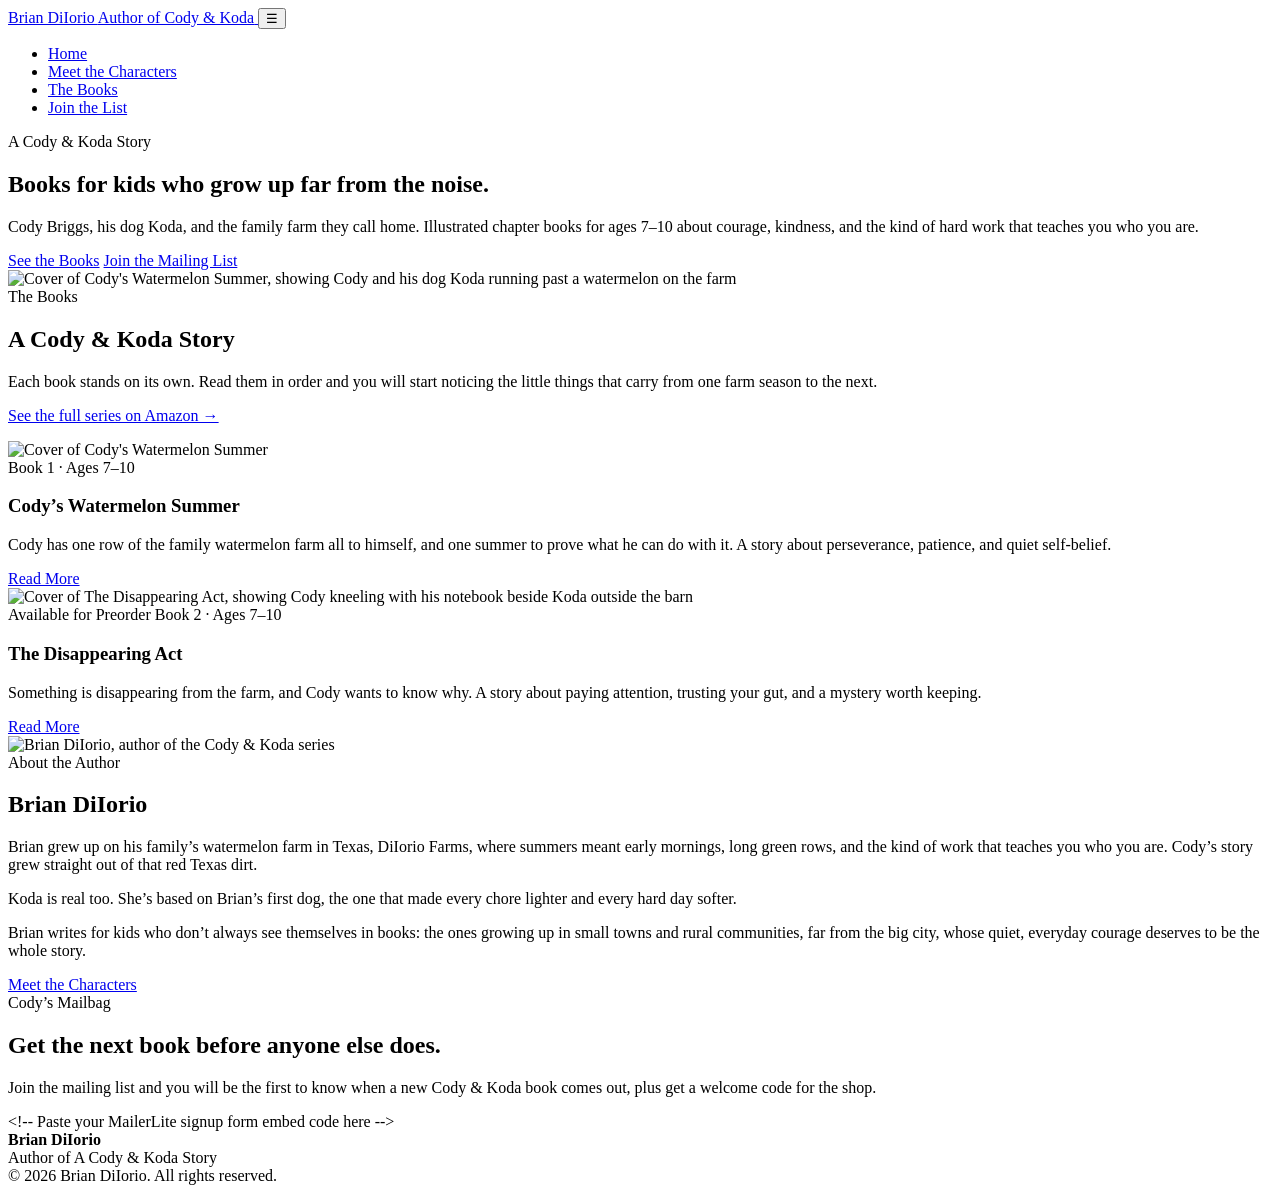
==== commit 6b72c229: "Add files via upload" ====
--- a/index.html
+++ b/index.html
@@ -121,888 +121,7 @@
              for exactly where to get that code and how to paste it in.
         ============================================================= -->
         <div class="embed-slot">
-          &lt;!-- <style type="text/css">@import url("https://assets.mlcdn.com/fonts.css?version=1787139");</style>
-    <style type="text/css">
-    /* LOADER */
-    .ml-form-embedSubmitLoad {
-      display: inline-block;
-      width: 20px;
-      height: 20px;
-    }
-
-    .g-recaptcha {
-    transform: scale(1);
-    -webkit-transform: scale(1);
-    transform-origin: 0 0;
-    -webkit-transform-origin: 0 0;
-    height: ;
-    }
-
-    .sr-only {
-      position: absolute;
-      width: 1px;
-      height: 1px;
-      padding: 0;
-      margin: -1px;
-      overflow: hidden;
-      clip: rect(0,0,0,0);
-      border: 0;
-    }
-
-    .ml-form-embedSubmitLoad:after {
-      content: " ";
-      display: block;
-      width: 11px;
-      height: 11px;
-      margin: 1px;
-      border-radius: 50%;
-      border: 4px solid #fff;
-    border-color: #ffffff #ffffff #ffffff transparent;
-    animation: ml-form-embedSubmitLoad 1.2s linear infinite;
-    }
-    @keyframes ml-form-embedSubmitLoad {
-      0% {
-      transform: rotate(0deg);
-      }
-      100% {
-      transform: rotate(360deg);
-      }
-    }
-      #mlb2-45202473.ml-form-embedContainer {
-        box-sizing: border-box;
-        display: table;
-        margin: 0 auto;
-        position: static;
-        width: 100% !important;
-      }
-      #mlb2-45202473.ml-form-embedContainer h4,
-      #mlb2-45202473.ml-form-embedContainer p,
-      #mlb2-45202473.ml-form-embedContainer span,
-      #mlb2-45202473.ml-form-embedContainer button {
-        text-transform: none !important;
-        letter-spacing: normal !important;
-      }
-      #mlb2-45202473.ml-form-embedContainer .ml-form-embedWrapper {
-        background-color: #f6f6f6;
-        
-        border-width: 0px;
-        border-color: transparent;
-        border-radius: 4px;
-        border-style: solid;
-        box-sizing: border-box;
-        display: inline-block !important;
-        margin: 0;
-        padding: 0;
-        position: relative;
-              }
-      #mlb2-45202473.ml-form-embedContainer .ml-form-embedWrapper.embedPopup,
-      #mlb2-45202473.ml-form-embedContainer .ml-form-embedWrapper.embedDefault { width: 400px; }
-      #mlb2-45202473.ml-form-embedContainer .ml-form-embedWrapper.embedForm { max-width: 400px; width: 100%; }
-      #mlb2-45202473.ml-form-embedContainer .ml-form-align-left { text-align: left; }
-      #mlb2-45202473.ml-form-embedContainer .ml-form-align-center { text-align: center; }
-      #mlb2-45202473.ml-form-embedContainer .ml-form-align-default { display: table-cell !important; vertical-align: middle !important; text-align: center !important; }
-      #mlb2-45202473.ml-form-embedContainer .ml-form-align-right { text-align: right; }
-      #mlb2-45202473.ml-form-embedContainer .ml-form-embedWrapper .ml-form-embedHeader img {
-        border-top-left-radius: 4px;
-        border-top-right-radius: 4px;
-        height: auto;
-        margin: 0 auto !important;
-        max-width: 100%;
-        width: undefinedpx;
-      }
-      #mlb2-45202473.ml-form-embedContainer .ml-form-embedWrapper .ml-form-embedBody,
-      #mlb2-45202473.ml-form-embedContainer .ml-form-embedWrapper .ml-form-successBody {
-        padding: 20px 20px 0 20px;
-      }
-      #mlb2-45202473.ml-form-embedContainer .ml-form-embedWrapper .ml-form-embedBody.ml-form-embedBodyHorizontal {
-        padding-bottom: 0;
-      }
-      #mlb2-45202473.ml-form-embedContainer .ml-form-embedWrapper .ml-form-embedBody .ml-form-embedContent,
-      #mlb2-45202473.ml-form-embedContainer .ml-form-embedWrapper .ml-form-successBody .ml-form-successContent {
-        text-align: left;
-        margin: 0 0 20px 0;
-      }
-      #mlb2-45202473.ml-form-embedContainer .ml-form-embedWrapper .ml-form-embedBody .ml-form-embedContent h4,
-      #mlb2-45202473.ml-form-embedContainer .ml-form-embedWrapper .ml-form-successBody .ml-form-successContent h4 {
-        color: #000000;
-        font-family: 'Open Sans', Arial, Helvetica, sans-serif;
-        font-size: 30px;
-        font-weight: 400;
-        margin: 0 0 10px 0;
-        text-align: left;
-        word-break: break-word;
-      }
-      #mlb2-45202473.ml-form-embedContainer .ml-form-embedWrapper .ml-form-embedBody .ml-form-embedContent p,
-      #mlb2-45202473.ml-form-embedContainer .ml-form-embedWrapper .ml-form-successBody .ml-form-successContent p {
-        color: #000000;
-        font-family: 'Open Sans', Arial, Helvetica, sans-serif;
-        font-size: 14px;
-        font-weight: 400;
-        line-height: 20px;
-        margin: 0 0 10px 0;
-        text-align: left;
-      }
-      #mlb2-45202473.ml-form-embedContainer .ml-form-embedWrapper .ml-form-embedBody .ml-form-embedContent ul,
-      #mlb2-45202473.ml-form-embedContainer .ml-form-embedWrapper .ml-form-embedBody .ml-form-embedContent ol,
-      #mlb2-45202473.ml-form-embedContainer .ml-form-embedWrapper .ml-form-successBody .ml-form-successContent ul,
-      #mlb2-45202473.ml-form-embedContainer .ml-form-embedWrapper .ml-form-successBody .ml-form-successContent ol {
-        color: #000000;
-        font-family: 'Open Sans', Arial, Helvetica, sans-serif;
-        font-size: 14px;
-      }
-      #mlb2-45202473.ml-form-embedContainer .ml-form-embedWrapper .ml-form-embedBody .ml-form-embedContent ol ol,
-      #mlb2-45202473.ml-form-embedContainer .ml-form-embedWrapper .ml-form-successBody .ml-form-successContent ol ol {
-        list-style-type: lower-alpha;
-      }
-      #mlb2-45202473.ml-form-embedContainer .ml-form-embedWrapper .ml-form-embedBody .ml-form-embedContent ol ol ol,
-      #mlb2-45202473.ml-form-embedContainer .ml-form-embedWrapper .ml-form-successBody .ml-form-successContent ol ol ol {
-        list-style-type: lower-roman;
-      }
-      #mlb2-45202473.ml-form-embedContainer .ml-form-embedWrapper .ml-form-embedBody .ml-form-embedContent p a,
-      #mlb2-45202473.ml-form-embedContainer .ml-form-embedWrapper .ml-form-successBody .ml-form-successContent p a {
-        color: #000000;
-        text-decoration: underline;
-      }
-
-      #mlb2-45202473.ml-form-embedContainer .ml-form-embedWrapper .ml-block-form .ml-field-group {
-        text-align: left!important;
-      }
-
-      #mlb2-45202473.ml-form-embedContainer .ml-form-embedWrapper .ml-block-form .ml-field-group label {
-        margin-bottom: 5px;
-        color: #333333;
-        font-size: 14px;
-        font-family: 'Open Sans', Arial, Helvetica, sans-serif;
-        font-weight: bold; font-style: normal; text-decoration: none;;
-        display: inline-block;
-        line-height: 20px;
-      }
-      #mlb2-45202473.ml-form-embedContainer .ml-form-embedWrapper .ml-form-embedBody .ml-form-embedContent p:last-child,
-      #mlb2-45202473.ml-form-embedContainer .ml-form-embedWrapper .ml-form-successBody .ml-form-successContent p:last-child {
-        margin: 0;
-      }
-      #mlb2-45202473.ml-form-embedContainer .ml-form-embedWrapper .ml-form-embedBody form {
-        margin: 0;
-        width: 100%;
-      }
-      #mlb2-45202473.ml-form-embedContainer .ml-form-embedWrapper .ml-form-embedBody .ml-form-formContent,
-      #mlb2-45202473.ml-form-embedContainer .ml-form-embedWrapper .ml-form-embedBody .ml-form-checkboxRow {
-        margin: 0 0 20px 0;
-        width: 100%;
-      }
-      #mlb2-45202473.ml-form-embedContainer .ml-form-embedWrapper .ml-form-embedBody .ml-form-checkboxRow {
-        float: left;
-      }
-      #mlb2-45202473.ml-form-embedContainer .ml-form-embedWrapper .ml-form-embedBody .ml-form-formContent.horozintalForm {
-        margin: 0;
-        padding: 0 0 20px 0;
-        width: 100%;
-        height: auto;
-        float: left;
-      }
-      #mlb2-45202473.ml-form-embedContainer .ml-form-embedWrapper .ml-form-embedBody .ml-form-fieldRow {
-        margin: 0 0 10px 0;
-        width: 100%;
-      }
-      #mlb2-45202473.ml-form-embedContainer .ml-form-embedWrapper .ml-form-embedBody .ml-form-fieldRow.ml-last-item {
-        margin: 0;
-      }
-      #mlb2-45202473.ml-form-embedContainer .ml-form-embedWrapper .ml-form-embedBody .ml-form-fieldRow.ml-formfieldHorizintal {
-        margin: 0;
-      }
-      #mlb2-45202473.ml-form-embedContainer .ml-form-embedWrapper .ml-form-embedBody .ml-form-fieldRow input {
-        background-color: #ffffff !important;
-        color: #333333 !important;
-        border-color: #cccccc;
-        border-radius: 4px !important;
-        border-style: solid !important;
-        border-width: 1px !important;
-        font-family: 'Open Sans', Arial, Helvetica, sans-serif;
-        font-size: 14px !important;
-        height: auto;
-        line-height: 21px !important;
-        margin-bottom: 0;
-        margin-top: 0;
-        margin-left: 0;
-        margin-right: 0;
-        padding: 10px 10px !important;
-        width: 100% !important;
-        box-sizing: border-box !important;
-        max-width: 100% !important;
-      }
-      #mlb2-45202473.ml-form-embedContainer .ml-form-embedWrapper .ml-form-embedBody .ml-form-fieldRow input::-webkit-input-placeholder,
-      #mlb2-45202473.ml-form-embedContainer .ml-form-embedWrapper .ml-form-embedBody .ml-form-horizontalRow input::-webkit-input-placeholder { color: #333333; }
-
-      #mlb2-45202473.ml-form-embedContainer .ml-form-embedWrapper .ml-form-embedBody .ml-form-fieldRow input::-moz-placeholder,
-      #mlb2-45202473.ml-form-embedContainer .ml-form-embedWrapper .ml-form-embedBody .ml-form-horizontalRow input::-moz-placeholder { color: #333333; }
-
-      #mlb2-45202473.ml-form-embedContainer .ml-form-embedWrapper .ml-form-embedBody .ml-form-fieldRow input:-ms-input-placeholder,
-      #mlb2-45202473.ml-form-embedContainer .ml-form-embedWrapper .ml-form-embedBody .ml-form-horizontalRow input:-ms-input-placeholder { color: #333333; }
-
-      #mlb2-45202473.ml-form-embedContainer .ml-form-embedWrapper .ml-form-embedBody .ml-form-fieldRow input:-moz-placeholder,
-      #mlb2-45202473.ml-form-embedContainer .ml-form-embedWrapper .ml-form-embedBody .ml-form-horizontalRow input:-moz-placeholder { color: #333333; }
-
-      #mlb2-45202473.ml-form-embedContainer .ml-form-embedWrapper .ml-form-embedBody .ml-form-fieldRow textarea, #mlb2-45202473.ml-form-embedContainer .ml-form-embedWrapper .ml-form-embedBody .ml-form-horizontalRow textarea {
-        background-color: #ffffff !important;
-        color: #333333 !important;
-        border-color: #cccccc;
-        border-radius: 4px !important;
-        border-style: solid !important;
-        border-width: 1px !important;
-        font-family: 'Open Sans', Arial, Helvetica, sans-serif;
-        font-size: 14px !important;
-        height: auto;
-        line-height: 21px !important;
-        margin-bottom: 0;
-        margin-top: 0;
-        padding: 10px 10px !important;
-        width: 100% !important;
-        box-sizing: border-box !important;
-        max-width: 100% !important;
-      }
-
-      #mlb2-45202473.ml-form-embedContainer .ml-form-embedWrapper .ml-form-embedBody .ml-form-fieldRow .custom-radio .custom-control-label::before, #mlb2-45202473.ml-form-embedContainer .ml-form-embedWrapper .ml-form-embedBody .ml-form-horizontalRow .custom-radio .custom-control-label::before, #mlb2-45202473.ml-form-embedContainer .ml-form-embedWrapper .ml-form-embedBody .ml-form-fieldRow .custom-checkbox .custom-control-label::before, #mlb2-45202473.ml-form-embedContainer .ml-form-embedWrapper .ml-form-embedBody .ml-form-horizontalRow .custom-checkbox .custom-control-label::before, #mlb2-45202473.ml-form-embedContainer .ml-form-embedWrapper .ml-form-embedBody .ml-form-embedPermissions .ml-form-embedPermissionsOptionsCheckbox .label-description::before, #mlb2-45202473.ml-form-embedContainer .ml-form-embedWrapper .ml-form-embedBody .ml-form-interestGroupsRow .ml-form-interestGroupsRowCheckbox .label-description::before, #mlb2-45202473.ml-form-embedContainer .ml-form-embedWrapper .ml-form-embedBody .ml-form-checkboxRow .label-description::before {
-          border-color: #cccccc!important;
-          background-color: #ffffff!important;
-      }
-
-      #mlb2-45202473.ml-form-embedContainer .ml-form-embedWrapper .ml-form-embedBody .ml-form-fieldRow input.custom-control-input[type="checkbox"]{
-        box-sizing: border-box;
-        padding: 0;
-        position: absolute;
-        z-index: -1;
-        opacity: 0;
-        margin-top: 5px;
-        margin-left: -1.5rem;
-        overflow: visible;
-      }
-
-      #mlb2-45202473.ml-form-embedContainer .ml-form-embedWrapper .ml-form-embedBody .ml-form-fieldRow .custom-checkbox .custom-control-label::before, #mlb2-45202473.ml-form-embedContainer .ml-form-embedWrapper .ml-form-embedBody .ml-form-horizontalRow .custom-checkbox .custom-control-label::before, #mlb2-45202473.ml-form-embedContainer .ml-form-embedWrapper .ml-form-embedBody .ml-form-embedPermissions .ml-form-embedPermissionsOptionsCheckbox .label-description::before, #mlb2-45202473.ml-form-embedContainer .ml-form-embedWrapper .ml-form-embedBody .ml-form-interestGroupsRow .ml-form-interestGroupsRowCheckbox .label-description::before, #mlb2-45202473.ml-form-embedContainer .ml-form-embedWrapper .ml-form-embedBody .ml-form-checkboxRow .label-description::before {
-        border-radius: 4px!important;
-      }
-
-
-      #mlb2-45202473.ml-form-embedContainer .ml-form-embedWrapper .ml-form-embedBody .ml-form-checkboxRow input[type=checkbox]:checked~.label-description::after, #mlb2-45202473.ml-form-embedContainer .ml-form-embedWrapper .ml-form-embedBody .ml-form-embedPermissions .ml-form-embedPermissionsOptionsCheckbox input[type=checkbox]:checked~.label-description::after, #mlb2-45202473.ml-form-embedContainer .ml-form-embedWrapper .ml-form-embedBody .ml-form-fieldRow .custom-checkbox .custom-control-input:checked~.custom-control-label::after, #mlb2-45202473.ml-form-embedContainer .ml-form-embedWrapper .ml-form-embedBody .ml-form-horizontalRow .custom-checkbox .custom-control-input:checked~.custom-control-label::after, #mlb2-45202473.ml-form-embedContainer .ml-form-embedWrapper .ml-form-embedBody .ml-form-interestGroupsRow .ml-form-interestGroupsRowCheckbox input[type=checkbox]:checked~.label-description::after {
-        background-image: url("data:image/svg+xml,%3csvg xmlns='http://www.w3.org/2000/svg' viewBox='0 0 8 8'%3e%3cpath fill='%23fff' d='M6.564.75l-3.59 3.612-1.538-1.55L0 4.26 2.974 7.25 8 2.193z'/%3e%3c/svg%3e");
-      }
-
-      #mlb2-45202473.ml-form-embedContainer .ml-form-embedWrapper .ml-form-embedBody .ml-form-fieldRow .custom-radio .custom-control-input:checked~.custom-control-label::after, #mlb2-45202473.ml-form-embedContainer .ml-form-embedWrapper .ml-form-embedBody .ml-form-fieldRow .custom-radio .custom-control-input:checked~.custom-control-label::after {
-        background-image: url("data:image/svg+xml,%3csvg xmlns='http://www.w3.org/2000/svg' viewBox='-4 -4 8 8'%3e%3ccircle r='3' fill='%23fff'/%3e%3c/svg%3e");
-      }
-
-      #mlb2-45202473.ml-form-embedContainer .ml-form-embedWrapper .ml-form-embedBody .ml-form-fieldRow .custom-radio .custom-control-input:checked~.custom-control-label::before, #mlb2-45202473.ml-form-embedContainer .ml-form-embedWrapper .ml-form-embedBody .ml-form-horizontalRow .custom-radio .custom-control-input:checked~.custom-control-label::before, #mlb2-45202473.ml-form-embedContainer .ml-form-embedWrapper .ml-form-embedBody .ml-form-fieldRow .custom-checkbox .custom-control-input:checked~.custom-control-label::before, #mlb2-45202473.ml-form-embedContainer .ml-form-embedWrapper .ml-form-embedBody .ml-form-horizontalRow .custom-checkbox .custom-control-input:checked~.custom-control-label::before, #mlb2-45202473.ml-form-embedContainer .ml-form-embedWrapper .ml-form-embedBody .ml-form-embedPermissions .ml-form-embedPermissionsOptionsCheckbox input[type=checkbox]:checked~.label-description::before, #mlb2-45202473.ml-form-embedContainer .ml-form-embedWrapper .ml-form-embedBody .ml-form-interestGroupsRow .ml-form-interestGroupsRowCheckbox input[type=checkbox]:checked~.label-description::before, #mlb2-45202473.ml-form-embedContainer .ml-form-embedWrapper .ml-form-embedBody .ml-form-checkboxRow input[type=checkbox]:checked~.label-description::before  {
-          border-color: #000000!important;
-          background-color: #000000!important;
-      }
-
-      #mlb2-45202473.ml-form-embedContainer .ml-form-embedWrapper .ml-form-embedBody .ml-form-fieldRow .custom-radio .custom-control-label::before, #mlb2-45202473.ml-form-embedContainer .ml-form-embedWrapper .ml-form-embedBody .ml-form-horizontalRow .custom-radio .custom-control-label::before, #mlb2-45202473.ml-form-embedContainer .ml-form-embedWrapper .ml-form-embedBody .ml-form-fieldRow .custom-radio .custom-control-label::after, #mlb2-45202473.ml-form-embedContainer .ml-form-embedWrapper .ml-form-embedBody .ml-form-horizontalRow .custom-radio .custom-control-label::after, #mlb2-45202473.ml-form-embedContainer .ml-form-embedWrapper .ml-form-embedBody .ml-form-fieldRow .custom-checkbox .custom-control-label::before, #mlb2-45202473.ml-form-embedContainer .ml-form-embedWrapper .ml-form-embedBody .ml-form-fieldRow .custom-checkbox .custom-control-label::after, #mlb2-45202473.ml-form-embedContainer .ml-form-embedWrapper .ml-form-embedBody .ml-form-horizontalRow .custom-checkbox .custom-control-label::before, #mlb2-45202473.ml-form-embedContainer .ml-form-embedWrapper .ml-form-embedBody .ml-form-horizontalRow .custom-checkbox .custom-control-label::after {
-           top: 2px;
-           box-sizing: border-box;
-      }
-
-      #mlb2-45202473.ml-form-embedContainer .ml-form-embedWrapper .ml-form-embedBody .ml-form-embedPermissions .ml-form-embedPermissionsOptionsCheckbox .label-description::before, #mlb2-45202473.ml-form-embedContainer .ml-form-embedWrapper .ml-form-embedBody .ml-form-embedPermissions .ml-form-embedPermissionsOptionsCheckbox .label-description::after, #mlb2-45202473.ml-form-embedContainer .ml-form-embedWrapper .ml-form-embedBody .ml-form-checkboxRow .label-description::before, #mlb2-45202473.ml-form-embedContainer .ml-form-embedWrapper .ml-form-embedBody .ml-form-checkboxRow .label-description::after {
-           top: 0px!important;
-           box-sizing: border-box!important;
-      }
-
-      #mlb2-45202473.ml-form-embedContainer .ml-form-embedWrapper .ml-form-embedBody .ml-form-checkboxRow .label-description::before, #mlb2-45202473.ml-form-embedContainer .ml-form-embedWrapper .ml-form-embedBody .ml-form-checkboxRow .label-description::after {
-        top: 0px!important;
-           box-sizing: border-box!important;
-      }
-
-       #mlb2-45202473.ml-form-embedContainer .ml-form-embedWrapper .ml-form-embedBody .ml-form-interestGroupsRow .ml-form-interestGroupsRowCheckbox .label-description::after {
-            top: 0px!important;
-            box-sizing: border-box!important;
-            position: absolute;
-            left: -1.5rem;
-            display: block;
-            width: 1rem;
-            height: 1rem;
-            content: "";
-       }
-
-      #mlb2-45202473.ml-form-embedContainer .ml-form-embedWrapper .ml-form-embedBody .ml-form-interestGroupsRow .ml-form-interestGroupsRowCheckbox .label-description::before {
-        top: 0px!important;
-        box-sizing: border-box!important;
-      }
-
-      #mlb2-45202473.ml-form-embedContainer .ml-form-embedWrapper .ml-form-embedBody .custom-control-label::before {
-          position: absolute;
-          top: 4px;
-          left: -1.5rem;
-          display: block;
-          width: 16px;
-          height: 16px;
-          pointer-events: none;
-          content: "";
-          background-color: #ffffff;
-          border: #adb5bd solid 1px;
-          border-radius: 50%;
-      }
-
-      #mlb2-45202473.ml-form-embedContainer .ml-form-embedWrapper .ml-form-embedBody .custom-control-label::after {
-          position: absolute;
-          top: 2px!important;
-          left: -1.5rem;
-          display: block;
-          width: 1rem;
-          height: 1rem;
-          content: "";
-      }
-
-      #mlb2-45202473.ml-form-embedContainer .ml-form-embedWrapper .ml-form-embedBody .ml-form-embedPermissions .ml-form-embedPermissionsOptionsCheckbox .label-description::before, #mlb2-45202473.ml-form-embedContainer .ml-form-embedWrapper .ml-form-embedBody .ml-form-interestGroupsRow .ml-form-interestGroupsRowCheckbox .label-description::before, #mlb2-45202473.ml-form-embedContainer .ml-form-embedWrapper .ml-form-embedBody .ml-form-checkboxRow .label-description::before {
-          position: absolute;
-          top: 4px;
-          left: -1.5rem;
-          display: block;
-          width: 16px;
-          height: 16px;
-          pointer-events: none;
-          content: "";
-          background-color: #ffffff;
-          border: #adb5bd solid 1px;
-          border-radius: 50%;
-      }
-
-      #mlb2-45202473.ml-form-embedContainer .ml-form-embedWrapper .ml-form-embedBody .ml-form-embedPermissions .ml-form-embedPermissionsOptionsCheckbox .label-description::after {
-          position: absolute;
-          top: 0px!important;
-          left: -1.5rem;
-          display: block;
-          width: 1rem;
-          height: 1rem;
-          content: "";
-      }
-
-      #mlb2-45202473.ml-form-embedContainer .ml-form-embedWrapper .ml-form-embedBody .ml-form-checkboxRow .label-description::after {
-          position: absolute;
-          top: 0px!important;
-          left: -1.5rem;
-          display: block;
-          width: 1rem;
-          height: 1rem;
-          content: "";
-      }
-
-      #mlb2-45202473.ml-form-embedContainer .ml-form-embedWrapper .ml-form-embedBody .custom-radio .custom-control-label::after {
-          background: no-repeat 50%/50% 50%;
-      }
-      #mlb2-45202473.ml-form-embedContainer .ml-form-embedWrapper .ml-form-embedBody .custom-checkbox .custom-control-label::after, #mlb2-45202473.ml-form-embedContainer .ml-form-embedWrapper .ml-form-embedBody .ml-form-embedPermissions .ml-form-embedPermissionsOptionsCheckbox .label-description::after, #mlb2-45202473.ml-form-embedContainer .ml-form-embedWrapper .ml-form-embedBody .ml-form-interestGroupsRow .ml-form-interestGroupsRowCheckbox .label-description::after, #mlb2-45202473.ml-form-embedContainer .ml-form-embedWrapper .ml-form-embedBody .ml-form-checkboxRow .label-description::after {
-          background: no-repeat 50%/50% 50%;
-      }
-
-      #mlb2-45202473.ml-form-embedContainer .ml-form-embedWrapper .ml-form-embedBody .ml-form-fieldRow .custom-control, #mlb2-45202473.ml-form-embedContainer .ml-form-embedWrapper .ml-form-embedBody .ml-form-horizontalRow .custom-control {
-        position: relative;
-        display: block;
-        min-height: 1.5rem;
-        padding-left: 1.5rem;
-      }
-
-      #mlb2-45202473.ml-form-embedContainer .ml-form-embedWrapper .ml-form-embedBody .ml-form-fieldRow .custom-radio .custom-control-input, #mlb2-45202473.ml-form-embedContainer .ml-form-embedWrapper .ml-form-embedBody .ml-form-horizontalRow .custom-radio .custom-control-input, #mlb2-45202473.ml-form-embedContainer .ml-form-embedWrapper .ml-form-embedBody .ml-form-fieldRow .custom-checkbox .custom-control-input, #mlb2-45202473.ml-form-embedContainer .ml-form-embedWrapper .ml-form-embedBody .ml-form-horizontalRow .custom-checkbox .custom-control-input {
-          position: absolute;
-          z-index: -1;
-          opacity: 0;
-          box-sizing: border-box;
-          padding: 0;
-      }
-
-      #mlb2-45202473.ml-form-embedContainer .ml-form-embedWrapper .ml-form-embedBody .ml-form-fieldRow .custom-radio .custom-control-label, #mlb2-45202473.ml-form-embedContainer .ml-form-embedWrapper .ml-form-embedBody .ml-form-horizontalRow .custom-radio .custom-control-label, #mlb2-45202473.ml-form-embedContainer .ml-form-embedWrapper .ml-form-embedBody .ml-form-fieldRow .custom-checkbox .custom-control-label, #mlb2-45202473.ml-form-embedContainer .ml-form-embedWrapper .ml-form-embedBody .ml-form-horizontalRow .custom-checkbox .custom-control-label {
-          color: #000000;
-          font-size: 12px!important;
-          font-family: 'Open Sans', Arial, Helvetica, sans-serif;
-          line-height: 22px;
-          margin-bottom: 0;
-          position: relative;
-          vertical-align: top;
-          font-style: normal;
-          font-weight: 700;
-      }
-
-      #mlb2-45202473.ml-form-embedContainer .ml-form-embedWrapper .ml-form-embedBody .ml-form-fieldRow .custom-select, #mlb2-45202473.ml-form-embedContainer .ml-form-embedWrapper .ml-form-embedBody .ml-form-horizontalRow .custom-select {
-        background-color: #ffffff !important;
-        color: #333333 !important;
-        border-color: #cccccc;
-        border-radius: 4px !important;
-        border-style: solid !important;
-        border-width: 1px !important;
-        font-family: 'Open Sans', Arial, Helvetica, sans-serif;
-        font-size: 14px !important;
-        line-height: 20px !important;
-        margin-bottom: 0;
-        margin-top: 0;
-        padding: 10px 28px 10px 12px !important;
-        width: 100% !important;
-        box-sizing: border-box !important;
-        max-width: 100% !important;
-        height: auto;
-        display: inline-block;
-        vertical-align: middle;
-        background: url('https://assets.mlcdn.com/ml/images/default/dropdown.svg') no-repeat right .75rem center/8px 10px;
-        -webkit-appearance: none;
-        -moz-appearance: none;
-        appearance: none;
-      }
-
-
-      #mlb2-45202473.ml-form-embedContainer .ml-form-embedWrapper .ml-form-embedBody .ml-form-horizontalRow {
-        height: auto;
-        width: 100%;
-        float: left;
-      }
-      .ml-form-formContent.horozintalForm .ml-form-horizontalRow .ml-input-horizontal { width: 70%; float: left; }
-      .ml-form-formContent.horozintalForm .ml-form-horizontalRow .ml-button-horizontal { width: 30%; float: left; }
-      .ml-form-formContent.horozintalForm .ml-form-horizontalRow .ml-button-horizontal.labelsOn { padding-top: 25px;  }
-      .ml-form-formContent.horozintalForm .ml-form-horizontalRow .horizontal-fields { box-sizing: border-box; float: left; padding-right: 10px;  }
-      #mlb2-45202473.ml-form-embedContainer .ml-form-embedWrapper .ml-form-embedBody .ml-form-horizontalRow input {
-        background-color: #ffffff;
-        color: #333333;
-        border-color: #cccccc;
-        border-radius: 4px;
-        border-style: solid;
-        border-width: 1px;
-        font-family: 'Open Sans', Arial, Helvetica, sans-serif;
-        font-size: 14px;
-        line-height: 20px;
-        margin-bottom: 0;
-        margin-top: 0;
-        padding: 10px 10px;
-        width: 100%;
-        box-sizing: border-box;
-        overflow-y: initial;
-      }
-      #mlb2-45202473.ml-form-embedContainer .ml-form-embedWrapper .ml-form-embedBody .ml-form-horizontalRow button {
-        background-color: #000000 !important;
-        border-color: #000000;
-        border-style: solid;
-        border-width: 1px;
-        border-radius: 4px;
-        box-shadow: none;
-        color: #ffffff !important;
-        cursor: pointer;
-        font-family: 'Open Sans', Arial, Helvetica, sans-serif;
-        font-size: 14px !important;
-        font-weight: 700;
-        line-height: 20px;
-        margin: 0 !important;
-        padding: 10px !important;
-        width: 100%;
-        height: auto;
-      }
-      #mlb2-45202473.ml-form-embedContainer .ml-form-embedWrapper .ml-form-embedBody .ml-form-horizontalRow button:hover {
-        background-color: #333333 !important;
-        border-color: #333333 !important;
-      }
-      #mlb2-45202473.ml-form-embedContainer .ml-form-embedWrapper .ml-form-embedBody .ml-form-checkboxRow input[type="checkbox"] {
-        box-sizing: border-box;
-        padding: 0;
-        position: absolute;
-        z-index: -1;
-        opacity: 0;
-        margin-top: 5px;
-        margin-left: -1.5rem;
-        overflow: visible;
-      }
-      #mlb2-45202473.ml-form-embedContainer .ml-form-embedWrapper .ml-form-embedBody .ml-form-checkboxRow .label-description {
-        color: #000000;
-        display: block;
-        font-family: 'Open Sans', Arial, Helvetica, sans-serif;
-        font-size: 12px;
-        text-align: left;
-        margin-bottom: 0;
-        position: relative;
-        vertical-align: top;
-      }
-      #mlb2-45202473.ml-form-embedContainer .ml-form-embedWrapper .ml-form-embedBody .ml-form-checkboxRow label {
-        font-weight: normal;
-        margin: 0;
-        padding: 0;
-        position: relative;
-        display: block;
-        min-height: 24px;
-        padding-left: 24px;
-
-      }
-      #mlb2-45202473.ml-form-embedContainer .ml-form-embedWrapper .ml-form-embedBody .ml-form-checkboxRow label a {
-        color: #000000;
-        text-decoration: underline;
-      }
-      #mlb2-45202473.ml-form-embedContainer .ml-form-embedWrapper .ml-form-embedBody .ml-form-checkboxRow label p {
-        color: #000000 !important;
-        font-family: 'Open Sans', Arial, Helvetica, sans-serif !important;
-        font-size: 12px !important;
-        font-weight: normal !important;
-        line-height: 18px !important;
-        padding: 0 !important;
-        margin: 0 5px 0 0 !important;
-      }
-      #mlb2-45202473.ml-form-embedContainer .ml-form-embedWrapper .ml-form-embedBody .ml-form-checkboxRow label p:last-child {
-        margin: 0;
-      }
-      #mlb2-45202473.ml-form-embedContainer .ml-form-embedWrapper .ml-form-embedBody .ml-form-embedSubmit {
-        margin: 0 0 20px 0;
-        float: left;
-        width: 100%;
-      }
-      #mlb2-45202473.ml-form-embedContainer .ml-form-embedWrapper .ml-form-embedBody .ml-form-embedSubmit button {
-        background-color: #000000 !important;
-        border: none !important;
-        border-radius: 4px !important;
-        box-shadow: none !important;
-        color: #ffffff !important;
-        cursor: pointer;
-        font-family: 'Open Sans', Arial, Helvetica, sans-serif !important;
-        font-size: 14px !important;
-        font-weight: 700 !important;
-        line-height: 21px !important;
-        height: auto;
-        padding: 10px !important;
-        width: 100% !important;
-        box-sizing: border-box !important;
-      }
-      #mlb2-45202473.ml-form-embedContainer .ml-form-embedWrapper .ml-form-embedBody .ml-form-embedSubmit button.loading {
-        display: none;
-      }
-      #mlb2-45202473.ml-form-embedContainer .ml-form-embedWrapper .ml-form-embedBody .ml-form-embedSubmit button:hover {
-        background-color: #333333 !important;
-      }
-      .ml-subscribe-close {
-        width: 30px;
-        height: 30px;
-        background: url('https://assets.mlcdn.com/ml/images/default/modal_close.png') no-repeat;
-        background-size: 30px;
-        cursor: pointer;
-        margin-top: -10px;
-        margin-right: -10px;
-        position: absolute;
-        top: 0;
-        right: 0;
-      }
-      .ml-error input, .ml-error textarea, .ml-error select {
-        border-color: red!important;
-      }
-
-      .ml-error .custom-checkbox-radio-list {
-        border: 1px solid red !important;
-        border-radius: 4px;
-        padding: 10px;
-      }
-
-      .ml-error .label-description,
-      .ml-error .label-description p,
-      .ml-error .label-description p a,
-      .ml-error label:first-child {
-        color: #ff0000 !important;
-      }
-
-      #mlb2-45202473.ml-form-embedContainer .ml-form-embedWrapper .ml-form-embedBody .ml-form-checkboxRow.ml-error .label-description p,
-      #mlb2-45202473.ml-form-embedContainer .ml-form-embedWrapper .ml-form-embedBody .ml-form-checkboxRow.ml-error .label-description p:first-letter {
-        color: #ff0000 !important;
-      }
-            @media only screen and (max-width: 400px){
-
-        .ml-form-embedWrapper.embedDefault, .ml-form-embedWrapper.embedPopup { width: 100%!important; }
-        .ml-form-formContent.horozintalForm { float: left!important; }
-        .ml-form-formContent.horozintalForm .ml-form-horizontalRow { height: auto!important; width: 100%!important; float: left!important; }
-        .ml-form-formContent.horozintalForm .ml-form-horizontalRow .ml-input-horizontal { width: 100%!important; }
-        .ml-form-formContent.horozintalForm .ml-form-horizontalRow .ml-input-horizontal > div { padding-right: 0px!important; padding-bottom: 10px; }
-        .ml-form-formContent.horozintalForm .ml-button-horizontal { width: 100%!important; }
-        .ml-form-formContent.horozintalForm .ml-button-horizontal.labelsOn { padding-top: 0px!important; }
-
-      }
-    </style>
-
-    
-  
-    
-    
-
-    
-    
-
-    
-    
-
-    
-
-      
-        
-        
-      
-
-      
-        
-        
-      
-
-      
-
-            
-            
-            
-            
-            
-            
-      
-
-      
-
-      
-        
-        
-         
-        
-        
-      
-
-        
-        
-        
-        
-        
-        
-      
-
-       
-
-        
-        
-        
-        
-        
-        
-        
-       
-
-
-      
-        
-        
-        
-        
-  
-
-
-
-  
-        
-        
-        
-      
-
-
-      
-    
-    
-    
-    
-    
-    
-    
-  
-
-  
-        
-        
-        
-        
-        
-      
-
-      
-        
-        
-        
-        
-        
-      
-
-      
-        
-        
-        
-        
-        
-      
-
-       
-
-        
-        
-        
-        
-       
-
-       
-        
-        
-        
-        
-      
-
-      
-        
-        
-        
-        
-        
-        
-        
-       
-
-    
-
-    
-
-
-      
-
-
-      
-
-      
-      
-
-      
-
-      
-
-
-
-
-
-    
-
-      
-    <div id="mlb2-45202473" class="ml-form-embedContainer ml-subscribe-form ml-subscribe-form-45202473">
-      <div class="ml-form-align-center ">
-        <div class="ml-form-embedWrapper embedForm">
-
-          
-          
-
-          <div class="ml-form-embedBody ml-form-embedBodyDefault row-form">
-
-            <div class="ml-form-embedContent" style=" ">
-              
-                <h4>Newsletter</h4>
-                
-                  <p>Signup for news and special offers!</p>
-                
-              
-            </div>
-
-            <form class="ml-block-form" action="https://assets.mailerlite.com/jsonp/2596158/forms/196789504235799618/subscribe" data-code="" method="post" target="_blank">
-              <div class="ml-form-formContent">
-                
-
-                  
-                  <div class="ml-form-fieldRow ml-last-item">
-                    <div class="ml-field-group ml-field-email ml-validate-email ml-validate-required">
-
-                      
-
-
-                      <!-- input -->
-                      <input aria-label="email" aria-required="true" type="email" class="form-control" data-inputmask="" name="fields[email]" placeholder="Email" autocomplete="email">
-                      <!-- /input -->
-
-                      <!-- textarea -->
-                      
-                      <!-- /textarea -->
-
-                      <!-- select -->
-                      
-                      <!-- /select -->
-
-                      <!-- checkboxes -->
-            
-            <!-- /checkboxes -->
-
-                      <!-- radio -->
-                      
-                      <!-- /radio -->
-
-                      <!-- countries -->
-                      
-                      <!-- /countries -->
-
-
-
-
-
-                    </div>
-                  </div>
-                
-              </div>
-
-              
-
-              <!-- Privacy policy -->
-              
-              <!-- /Privacy policy -->
-
-              
-
-              
-
-              
-
-
-
-
-
-
-              
-              <input type="hidden" name="ml-submit" value="1">
-
-              <div class="ml-form-embedSubmit">
-                
-                  <button type="submit" class="primary">Subscribe</button>
-                
-                <button disabled="disabled" style="display: none;" type="button" class="loading">
-                  <div class="ml-form-embedSubmitLoad"></div>
-                  <span class="sr-only">Loading...</span>
-                </button>
-              </div>
-
-              
-              <input type="hidden" name="anticsrf" value="true">
-            </form>
-          </div>
-
-          <div class="ml-form-successBody row-success" style="display: none">
-
-            <div class="ml-form-successContent">
-              
-                <h4>Thank you!</h4>
-                
-                  <p>You have successfully joined our subscriber list.</p>
-                
-              
-            </div>
-
-          </div>
-        </div>
-      </div>
-    </div>
-
-  
-
-  
-  
-  <script>
-    function ml_webform_success_45202473() {
-      var $ = ml_jQuery || jQuery;
-      $('.ml-subscribe-form-45202473 .row-success').show();
-      $('.ml-subscribe-form-45202473 .row-form').hide();
-    }
-      </script>
-  
-  
-      <script src="https://groot.mailerlite.com/js/w/webforms.min.js?v83147fa8ce2d95cb73ece7f28b469519" type="text/javascript"></script>
-        <script>
-            fetch("https://assets.mailerlite.com/jsonp/2596158/forms/196789504235799618/takel")
-        </script> --&gt;
+          &lt;!-- Paste your MailerLite signup form embed code here --&gt;
         </div>
 
       </div>
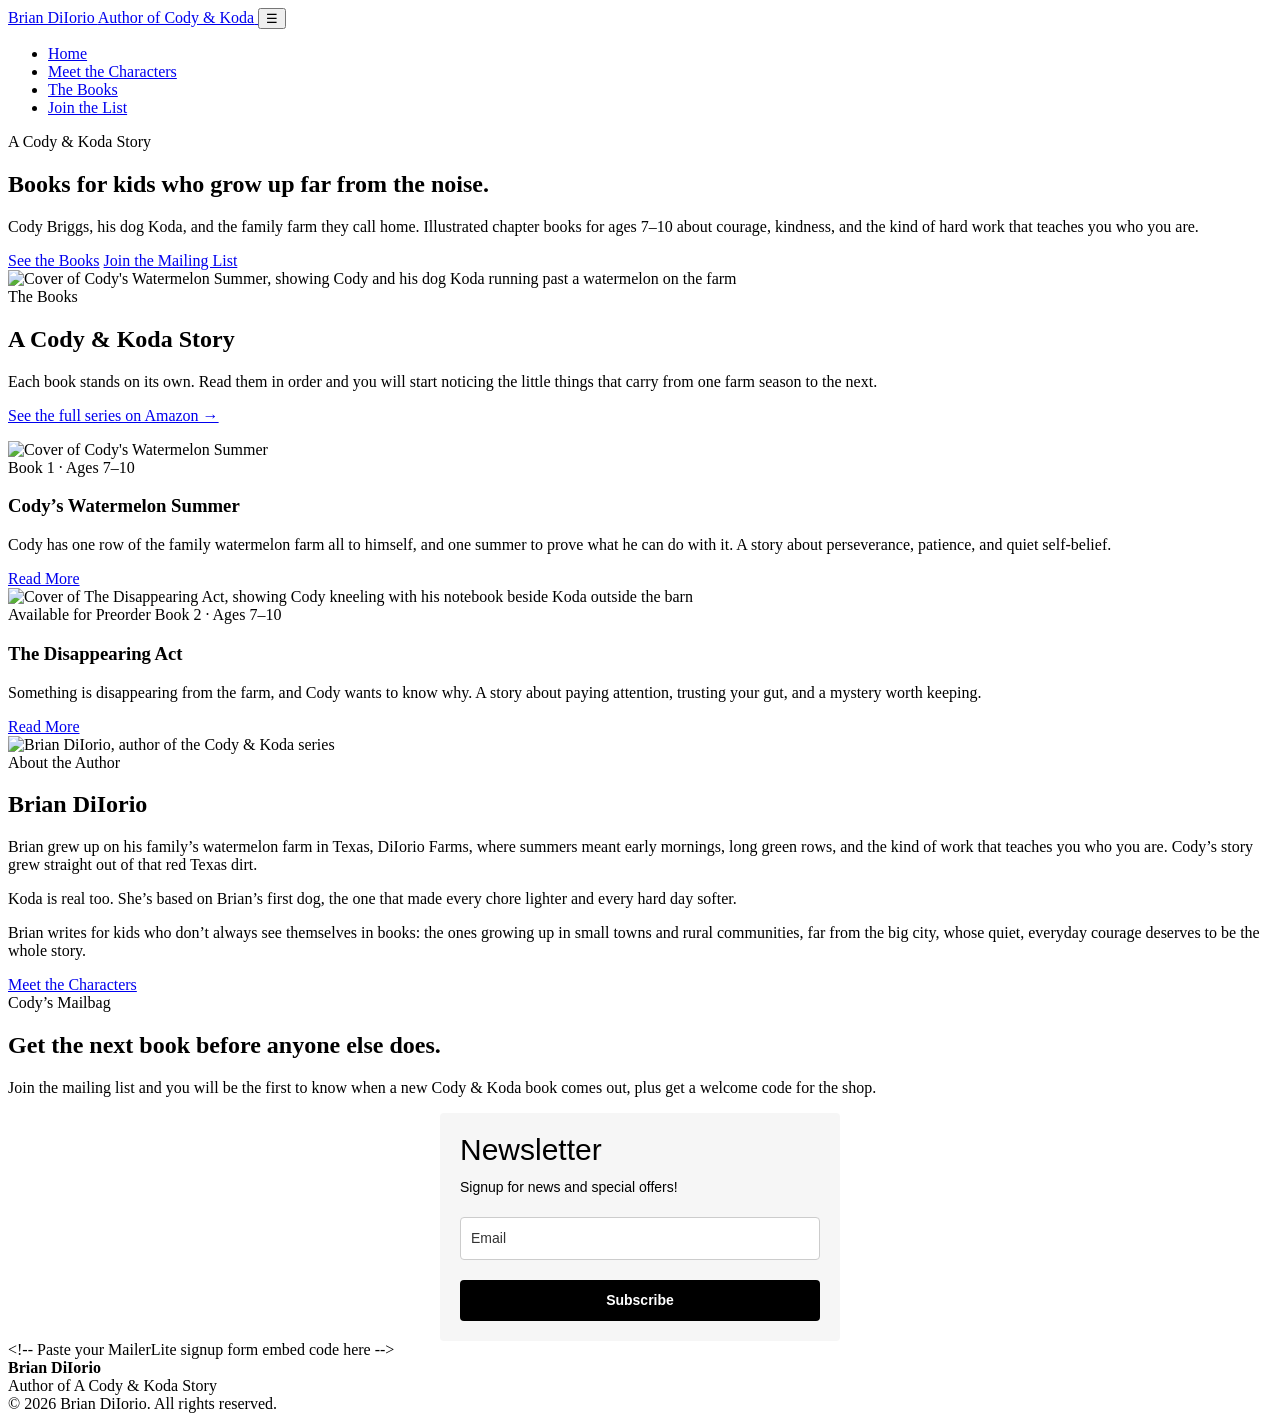
==== commit e6bdc690: "Update index.html" ====
--- a/index.html
+++ b/index.html
@@ -114,12 +114,888 @@
         <h2>Get the next book before anyone else does.</h2>
         <p>Join the mailing list and you will be the first to know when a new Cody &amp; Koda book comes out, plus get a welcome code for the shop.</p>
 
-        <!-- ============================================================
-             NEWSLETTER SIGNUP FORM GOES HERE
-             Replace this whole comment block with the embed code MailerLite
-             gives you for your signup form. Brian: see the setup walkthrough
-             for exactly where to get that code and how to paste it in.
-        ============================================================= -->
+        <style type="text/css">@import url("https://assets.mlcdn.com/fonts.css?version=1787139");</style>
+    <style type="text/css">
+    /* LOADER */
+    .ml-form-embedSubmitLoad {
+      display: inline-block;
+      width: 20px;
+      height: 20px;
+    }
+
+    .g-recaptcha {
+    transform: scale(1);
+    -webkit-transform: scale(1);
+    transform-origin: 0 0;
+    -webkit-transform-origin: 0 0;
+    height: ;
+    }
+
+    .sr-only {
+      position: absolute;
+      width: 1px;
+      height: 1px;
+      padding: 0;
+      margin: -1px;
+      overflow: hidden;
+      clip: rect(0,0,0,0);
+      border: 0;
+    }
+
+    .ml-form-embedSubmitLoad:after {
+      content: " ";
+      display: block;
+      width: 11px;
+      height: 11px;
+      margin: 1px;
+      border-radius: 50%;
+      border: 4px solid #fff;
+    border-color: #ffffff #ffffff #ffffff transparent;
+    animation: ml-form-embedSubmitLoad 1.2s linear infinite;
+    }
+    @keyframes ml-form-embedSubmitLoad {
+      0% {
+      transform: rotate(0deg);
+      }
+      100% {
+      transform: rotate(360deg);
+      }
+    }
+      #mlb2-45202473.ml-form-embedContainer {
+        box-sizing: border-box;
+        display: table;
+        margin: 0 auto;
+        position: static;
+        width: 100% !important;
+      }
+      #mlb2-45202473.ml-form-embedContainer h4,
+      #mlb2-45202473.ml-form-embedContainer p,
+      #mlb2-45202473.ml-form-embedContainer span,
+      #mlb2-45202473.ml-form-embedContainer button {
+        text-transform: none !important;
+        letter-spacing: normal !important;
+      }
+      #mlb2-45202473.ml-form-embedContainer .ml-form-embedWrapper {
+        background-color: #f6f6f6;
+        
+        border-width: 0px;
+        border-color: transparent;
+        border-radius: 4px;
+        border-style: solid;
+        box-sizing: border-box;
+        display: inline-block !important;
+        margin: 0;
+        padding: 0;
+        position: relative;
+              }
+      #mlb2-45202473.ml-form-embedContainer .ml-form-embedWrapper.embedPopup,
+      #mlb2-45202473.ml-form-embedContainer .ml-form-embedWrapper.embedDefault { width: 400px; }
+      #mlb2-45202473.ml-form-embedContainer .ml-form-embedWrapper.embedForm { max-width: 400px; width: 100%; }
+      #mlb2-45202473.ml-form-embedContainer .ml-form-align-left { text-align: left; }
+      #mlb2-45202473.ml-form-embedContainer .ml-form-align-center { text-align: center; }
+      #mlb2-45202473.ml-form-embedContainer .ml-form-align-default { display: table-cell !important; vertical-align: middle !important; text-align: center !important; }
+      #mlb2-45202473.ml-form-embedContainer .ml-form-align-right { text-align: right; }
+      #mlb2-45202473.ml-form-embedContainer .ml-form-embedWrapper .ml-form-embedHeader img {
+        border-top-left-radius: 4px;
+        border-top-right-radius: 4px;
+        height: auto;
+        margin: 0 auto !important;
+        max-width: 100%;
+        width: undefinedpx;
+      }
+      #mlb2-45202473.ml-form-embedContainer .ml-form-embedWrapper .ml-form-embedBody,
+      #mlb2-45202473.ml-form-embedContainer .ml-form-embedWrapper .ml-form-successBody {
+        padding: 20px 20px 0 20px;
+      }
+      #mlb2-45202473.ml-form-embedContainer .ml-form-embedWrapper .ml-form-embedBody.ml-form-embedBodyHorizontal {
+        padding-bottom: 0;
+      }
+      #mlb2-45202473.ml-form-embedContainer .ml-form-embedWrapper .ml-form-embedBody .ml-form-embedContent,
+      #mlb2-45202473.ml-form-embedContainer .ml-form-embedWrapper .ml-form-successBody .ml-form-successContent {
+        text-align: left;
+        margin: 0 0 20px 0;
+      }
+      #mlb2-45202473.ml-form-embedContainer .ml-form-embedWrapper .ml-form-embedBody .ml-form-embedContent h4,
+      #mlb2-45202473.ml-form-embedContainer .ml-form-embedWrapper .ml-form-successBody .ml-form-successContent h4 {
+        color: #000000;
+        font-family: 'Open Sans', Arial, Helvetica, sans-serif;
+        font-size: 30px;
+        font-weight: 400;
+        margin: 0 0 10px 0;
+        text-align: left;
+        word-break: break-word;
+      }
+      #mlb2-45202473.ml-form-embedContainer .ml-form-embedWrapper .ml-form-embedBody .ml-form-embedContent p,
+      #mlb2-45202473.ml-form-embedContainer .ml-form-embedWrapper .ml-form-successBody .ml-form-successContent p {
+        color: #000000;
+        font-family: 'Open Sans', Arial, Helvetica, sans-serif;
+        font-size: 14px;
+        font-weight: 400;
+        line-height: 20px;
+        margin: 0 0 10px 0;
+        text-align: left;
+      }
+      #mlb2-45202473.ml-form-embedContainer .ml-form-embedWrapper .ml-form-embedBody .ml-form-embedContent ul,
+      #mlb2-45202473.ml-form-embedContainer .ml-form-embedWrapper .ml-form-embedBody .ml-form-embedContent ol,
+      #mlb2-45202473.ml-form-embedContainer .ml-form-embedWrapper .ml-form-successBody .ml-form-successContent ul,
+      #mlb2-45202473.ml-form-embedContainer .ml-form-embedWrapper .ml-form-successBody .ml-form-successContent ol {
+        color: #000000;
+        font-family: 'Open Sans', Arial, Helvetica, sans-serif;
+        font-size: 14px;
+      }
+      #mlb2-45202473.ml-form-embedContainer .ml-form-embedWrapper .ml-form-embedBody .ml-form-embedContent ol ol,
+      #mlb2-45202473.ml-form-embedContainer .ml-form-embedWrapper .ml-form-successBody .ml-form-successContent ol ol {
+        list-style-type: lower-alpha;
+      }
+      #mlb2-45202473.ml-form-embedContainer .ml-form-embedWrapper .ml-form-embedBody .ml-form-embedContent ol ol ol,
+      #mlb2-45202473.ml-form-embedContainer .ml-form-embedWrapper .ml-form-successBody .ml-form-successContent ol ol ol {
+        list-style-type: lower-roman;
+      }
+      #mlb2-45202473.ml-form-embedContainer .ml-form-embedWrapper .ml-form-embedBody .ml-form-embedContent p a,
+      #mlb2-45202473.ml-form-embedContainer .ml-form-embedWrapper .ml-form-successBody .ml-form-successContent p a {
+        color: #000000;
+        text-decoration: underline;
+      }
+
+      #mlb2-45202473.ml-form-embedContainer .ml-form-embedWrapper .ml-block-form .ml-field-group {
+        text-align: left!important;
+      }
+
+      #mlb2-45202473.ml-form-embedContainer .ml-form-embedWrapper .ml-block-form .ml-field-group label {
+        margin-bottom: 5px;
+        color: #333333;
+        font-size: 14px;
+        font-family: 'Open Sans', Arial, Helvetica, sans-serif;
+        font-weight: bold; font-style: normal; text-decoration: none;;
+        display: inline-block;
+        line-height: 20px;
+      }
+      #mlb2-45202473.ml-form-embedContainer .ml-form-embedWrapper .ml-form-embedBody .ml-form-embedContent p:last-child,
+      #mlb2-45202473.ml-form-embedContainer .ml-form-embedWrapper .ml-form-successBody .ml-form-successContent p:last-child {
+        margin: 0;
+      }
+      #mlb2-45202473.ml-form-embedContainer .ml-form-embedWrapper .ml-form-embedBody form {
+        margin: 0;
+        width: 100%;
+      }
+      #mlb2-45202473.ml-form-embedContainer .ml-form-embedWrapper .ml-form-embedBody .ml-form-formContent,
+      #mlb2-45202473.ml-form-embedContainer .ml-form-embedWrapper .ml-form-embedBody .ml-form-checkboxRow {
+        margin: 0 0 20px 0;
+        width: 100%;
+      }
+      #mlb2-45202473.ml-form-embedContainer .ml-form-embedWrapper .ml-form-embedBody .ml-form-checkboxRow {
+        float: left;
+      }
+      #mlb2-45202473.ml-form-embedContainer .ml-form-embedWrapper .ml-form-embedBody .ml-form-formContent.horozintalForm {
+        margin: 0;
+        padding: 0 0 20px 0;
+        width: 100%;
+        height: auto;
+        float: left;
+      }
+      #mlb2-45202473.ml-form-embedContainer .ml-form-embedWrapper .ml-form-embedBody .ml-form-fieldRow {
+        margin: 0 0 10px 0;
+        width: 100%;
+      }
+      #mlb2-45202473.ml-form-embedContainer .ml-form-embedWrapper .ml-form-embedBody .ml-form-fieldRow.ml-last-item {
+        margin: 0;
+      }
+      #mlb2-45202473.ml-form-embedContainer .ml-form-embedWrapper .ml-form-embedBody .ml-form-fieldRow.ml-formfieldHorizintal {
+        margin: 0;
+      }
+      #mlb2-45202473.ml-form-embedContainer .ml-form-embedWrapper .ml-form-embedBody .ml-form-fieldRow input {
+        background-color: #ffffff !important;
+        color: #333333 !important;
+        border-color: #cccccc;
+        border-radius: 4px !important;
+        border-style: solid !important;
+        border-width: 1px !important;
+        font-family: 'Open Sans', Arial, Helvetica, sans-serif;
+        font-size: 14px !important;
+        height: auto;
+        line-height: 21px !important;
+        margin-bottom: 0;
+        margin-top: 0;
+        margin-left: 0;
+        margin-right: 0;
+        padding: 10px 10px !important;
+        width: 100% !important;
+        box-sizing: border-box !important;
+        max-width: 100% !important;
+      }
+      #mlb2-45202473.ml-form-embedContainer .ml-form-embedWrapper .ml-form-embedBody .ml-form-fieldRow input::-webkit-input-placeholder,
+      #mlb2-45202473.ml-form-embedContainer .ml-form-embedWrapper .ml-form-embedBody .ml-form-horizontalRow input::-webkit-input-placeholder { color: #333333; }
+
+      #mlb2-45202473.ml-form-embedContainer .ml-form-embedWrapper .ml-form-embedBody .ml-form-fieldRow input::-moz-placeholder,
+      #mlb2-45202473.ml-form-embedContainer .ml-form-embedWrapper .ml-form-embedBody .ml-form-horizontalRow input::-moz-placeholder { color: #333333; }
+
+      #mlb2-45202473.ml-form-embedContainer .ml-form-embedWrapper .ml-form-embedBody .ml-form-fieldRow input:-ms-input-placeholder,
+      #mlb2-45202473.ml-form-embedContainer .ml-form-embedWrapper .ml-form-embedBody .ml-form-horizontalRow input:-ms-input-placeholder { color: #333333; }
+
+      #mlb2-45202473.ml-form-embedContainer .ml-form-embedWrapper .ml-form-embedBody .ml-form-fieldRow input:-moz-placeholder,
+      #mlb2-45202473.ml-form-embedContainer .ml-form-embedWrapper .ml-form-embedBody .ml-form-horizontalRow input:-moz-placeholder { color: #333333; }
+
+      #mlb2-45202473.ml-form-embedContainer .ml-form-embedWrapper .ml-form-embedBody .ml-form-fieldRow textarea, #mlb2-45202473.ml-form-embedContainer .ml-form-embedWrapper .ml-form-embedBody .ml-form-horizontalRow textarea {
+        background-color: #ffffff !important;
+        color: #333333 !important;
+        border-color: #cccccc;
+        border-radius: 4px !important;
+        border-style: solid !important;
+        border-width: 1px !important;
+        font-family: 'Open Sans', Arial, Helvetica, sans-serif;
+        font-size: 14px !important;
+        height: auto;
+        line-height: 21px !important;
+        margin-bottom: 0;
+        margin-top: 0;
+        padding: 10px 10px !important;
+        width: 100% !important;
+        box-sizing: border-box !important;
+        max-width: 100% !important;
+      }
+
+      #mlb2-45202473.ml-form-embedContainer .ml-form-embedWrapper .ml-form-embedBody .ml-form-fieldRow .custom-radio .custom-control-label::before, #mlb2-45202473.ml-form-embedContainer .ml-form-embedWrapper .ml-form-embedBody .ml-form-horizontalRow .custom-radio .custom-control-label::before, #mlb2-45202473.ml-form-embedContainer .ml-form-embedWrapper .ml-form-embedBody .ml-form-fieldRow .custom-checkbox .custom-control-label::before, #mlb2-45202473.ml-form-embedContainer .ml-form-embedWrapper .ml-form-embedBody .ml-form-horizontalRow .custom-checkbox .custom-control-label::before, #mlb2-45202473.ml-form-embedContainer .ml-form-embedWrapper .ml-form-embedBody .ml-form-embedPermissions .ml-form-embedPermissionsOptionsCheckbox .label-description::before, #mlb2-45202473.ml-form-embedContainer .ml-form-embedWrapper .ml-form-embedBody .ml-form-interestGroupsRow .ml-form-interestGroupsRowCheckbox .label-description::before, #mlb2-45202473.ml-form-embedContainer .ml-form-embedWrapper .ml-form-embedBody .ml-form-checkboxRow .label-description::before {
+          border-color: #cccccc!important;
+          background-color: #ffffff!important;
+      }
+
+      #mlb2-45202473.ml-form-embedContainer .ml-form-embedWrapper .ml-form-embedBody .ml-form-fieldRow input.custom-control-input[type="checkbox"]{
+        box-sizing: border-box;
+        padding: 0;
+        position: absolute;
+        z-index: -1;
+        opacity: 0;
+        margin-top: 5px;
+        margin-left: -1.5rem;
+        overflow: visible;
+      }
+
+      #mlb2-45202473.ml-form-embedContainer .ml-form-embedWrapper .ml-form-embedBody .ml-form-fieldRow .custom-checkbox .custom-control-label::before, #mlb2-45202473.ml-form-embedContainer .ml-form-embedWrapper .ml-form-embedBody .ml-form-horizontalRow .custom-checkbox .custom-control-label::before, #mlb2-45202473.ml-form-embedContainer .ml-form-embedWrapper .ml-form-embedBody .ml-form-embedPermissions .ml-form-embedPermissionsOptionsCheckbox .label-description::before, #mlb2-45202473.ml-form-embedContainer .ml-form-embedWrapper .ml-form-embedBody .ml-form-interestGroupsRow .ml-form-interestGroupsRowCheckbox .label-description::before, #mlb2-45202473.ml-form-embedContainer .ml-form-embedWrapper .ml-form-embedBody .ml-form-checkboxRow .label-description::before {
+        border-radius: 4px!important;
+      }
+
+
+      #mlb2-45202473.ml-form-embedContainer .ml-form-embedWrapper .ml-form-embedBody .ml-form-checkboxRow input[type=checkbox]:checked~.label-description::after, #mlb2-45202473.ml-form-embedContainer .ml-form-embedWrapper .ml-form-embedBody .ml-form-embedPermissions .ml-form-embedPermissionsOptionsCheckbox input[type=checkbox]:checked~.label-description::after, #mlb2-45202473.ml-form-embedContainer .ml-form-embedWrapper .ml-form-embedBody .ml-form-fieldRow .custom-checkbox .custom-control-input:checked~.custom-control-label::after, #mlb2-45202473.ml-form-embedContainer .ml-form-embedWrapper .ml-form-embedBody .ml-form-horizontalRow .custom-checkbox .custom-control-input:checked~.custom-control-label::after, #mlb2-45202473.ml-form-embedContainer .ml-form-embedWrapper .ml-form-embedBody .ml-form-interestGroupsRow .ml-form-interestGroupsRowCheckbox input[type=checkbox]:checked~.label-description::after {
+        background-image: url("data:image/svg+xml,%3csvg xmlns='http://www.w3.org/2000/svg' viewBox='0 0 8 8'%3e%3cpath fill='%23fff' d='M6.564.75l-3.59 3.612-1.538-1.55L0 4.26 2.974 7.25 8 2.193z'/%3e%3c/svg%3e");
+      }
+
+      #mlb2-45202473.ml-form-embedContainer .ml-form-embedWrapper .ml-form-embedBody .ml-form-fieldRow .custom-radio .custom-control-input:checked~.custom-control-label::after, #mlb2-45202473.ml-form-embedContainer .ml-form-embedWrapper .ml-form-embedBody .ml-form-fieldRow .custom-radio .custom-control-input:checked~.custom-control-label::after {
+        background-image: url("data:image/svg+xml,%3csvg xmlns='http://www.w3.org/2000/svg' viewBox='-4 -4 8 8'%3e%3ccircle r='3' fill='%23fff'/%3e%3c/svg%3e");
+      }
+
+      #mlb2-45202473.ml-form-embedContainer .ml-form-embedWrapper .ml-form-embedBody .ml-form-fieldRow .custom-radio .custom-control-input:checked~.custom-control-label::before, #mlb2-45202473.ml-form-embedContainer .ml-form-embedWrapper .ml-form-embedBody .ml-form-horizontalRow .custom-radio .custom-control-input:checked~.custom-control-label::before, #mlb2-45202473.ml-form-embedContainer .ml-form-embedWrapper .ml-form-embedBody .ml-form-fieldRow .custom-checkbox .custom-control-input:checked~.custom-control-label::before, #mlb2-45202473.ml-form-embedContainer .ml-form-embedWrapper .ml-form-embedBody .ml-form-horizontalRow .custom-checkbox .custom-control-input:checked~.custom-control-label::before, #mlb2-45202473.ml-form-embedContainer .ml-form-embedWrapper .ml-form-embedBody .ml-form-embedPermissions .ml-form-embedPermissionsOptionsCheckbox input[type=checkbox]:checked~.label-description::before, #mlb2-45202473.ml-form-embedContainer .ml-form-embedWrapper .ml-form-embedBody .ml-form-interestGroupsRow .ml-form-interestGroupsRowCheckbox input[type=checkbox]:checked~.label-description::before, #mlb2-45202473.ml-form-embedContainer .ml-form-embedWrapper .ml-form-embedBody .ml-form-checkboxRow input[type=checkbox]:checked~.label-description::before  {
+          border-color: #000000!important;
+          background-color: #000000!important;
+      }
+
+      #mlb2-45202473.ml-form-embedContainer .ml-form-embedWrapper .ml-form-embedBody .ml-form-fieldRow .custom-radio .custom-control-label::before, #mlb2-45202473.ml-form-embedContainer .ml-form-embedWrapper .ml-form-embedBody .ml-form-horizontalRow .custom-radio .custom-control-label::before, #mlb2-45202473.ml-form-embedContainer .ml-form-embedWrapper .ml-form-embedBody .ml-form-fieldRow .custom-radio .custom-control-label::after, #mlb2-45202473.ml-form-embedContainer .ml-form-embedWrapper .ml-form-embedBody .ml-form-horizontalRow .custom-radio .custom-control-label::after, #mlb2-45202473.ml-form-embedContainer .ml-form-embedWrapper .ml-form-embedBody .ml-form-fieldRow .custom-checkbox .custom-control-label::before, #mlb2-45202473.ml-form-embedContainer .ml-form-embedWrapper .ml-form-embedBody .ml-form-fieldRow .custom-checkbox .custom-control-label::after, #mlb2-45202473.ml-form-embedContainer .ml-form-embedWrapper .ml-form-embedBody .ml-form-horizontalRow .custom-checkbox .custom-control-label::before, #mlb2-45202473.ml-form-embedContainer .ml-form-embedWrapper .ml-form-embedBody .ml-form-horizontalRow .custom-checkbox .custom-control-label::after {
+           top: 2px;
+           box-sizing: border-box;
+      }
+
+      #mlb2-45202473.ml-form-embedContainer .ml-form-embedWrapper .ml-form-embedBody .ml-form-embedPermissions .ml-form-embedPermissionsOptionsCheckbox .label-description::before, #mlb2-45202473.ml-form-embedContainer .ml-form-embedWrapper .ml-form-embedBody .ml-form-embedPermissions .ml-form-embedPermissionsOptionsCheckbox .label-description::after, #mlb2-45202473.ml-form-embedContainer .ml-form-embedWrapper .ml-form-embedBody .ml-form-checkboxRow .label-description::before, #mlb2-45202473.ml-form-embedContainer .ml-form-embedWrapper .ml-form-embedBody .ml-form-checkboxRow .label-description::after {
+           top: 0px!important;
+           box-sizing: border-box!important;
+      }
+
+      #mlb2-45202473.ml-form-embedContainer .ml-form-embedWrapper .ml-form-embedBody .ml-form-checkboxRow .label-description::before, #mlb2-45202473.ml-form-embedContainer .ml-form-embedWrapper .ml-form-embedBody .ml-form-checkboxRow .label-description::after {
+        top: 0px!important;
+           box-sizing: border-box!important;
+      }
+
+       #mlb2-45202473.ml-form-embedContainer .ml-form-embedWrapper .ml-form-embedBody .ml-form-interestGroupsRow .ml-form-interestGroupsRowCheckbox .label-description::after {
+            top: 0px!important;
+            box-sizing: border-box!important;
+            position: absolute;
+            left: -1.5rem;
+            display: block;
+            width: 1rem;
+            height: 1rem;
+            content: "";
+       }
+
+      #mlb2-45202473.ml-form-embedContainer .ml-form-embedWrapper .ml-form-embedBody .ml-form-interestGroupsRow .ml-form-interestGroupsRowCheckbox .label-description::before {
+        top: 0px!important;
+        box-sizing: border-box!important;
+      }
+
+      #mlb2-45202473.ml-form-embedContainer .ml-form-embedWrapper .ml-form-embedBody .custom-control-label::before {
+          position: absolute;
+          top: 4px;
+          left: -1.5rem;
+          display: block;
+          width: 16px;
+          height: 16px;
+          pointer-events: none;
+          content: "";
+          background-color: #ffffff;
+          border: #adb5bd solid 1px;
+          border-radius: 50%;
+      }
+
+      #mlb2-45202473.ml-form-embedContainer .ml-form-embedWrapper .ml-form-embedBody .custom-control-label::after {
+          position: absolute;
+          top: 2px!important;
+          left: -1.5rem;
+          display: block;
+          width: 1rem;
+          height: 1rem;
+          content: "";
+      }
+
+      #mlb2-45202473.ml-form-embedContainer .ml-form-embedWrapper .ml-form-embedBody .ml-form-embedPermissions .ml-form-embedPermissionsOptionsCheckbox .label-description::before, #mlb2-45202473.ml-form-embedContainer .ml-form-embedWrapper .ml-form-embedBody .ml-form-interestGroupsRow .ml-form-interestGroupsRowCheckbox .label-description::before, #mlb2-45202473.ml-form-embedContainer .ml-form-embedWrapper .ml-form-embedBody .ml-form-checkboxRow .label-description::before {
+          position: absolute;
+          top: 4px;
+          left: -1.5rem;
+          display: block;
+          width: 16px;
+          height: 16px;
+          pointer-events: none;
+          content: "";
+          background-color: #ffffff;
+          border: #adb5bd solid 1px;
+          border-radius: 50%;
+      }
+
+      #mlb2-45202473.ml-form-embedContainer .ml-form-embedWrapper .ml-form-embedBody .ml-form-embedPermissions .ml-form-embedPermissionsOptionsCheckbox .label-description::after {
+          position: absolute;
+          top: 0px!important;
+          left: -1.5rem;
+          display: block;
+          width: 1rem;
+          height: 1rem;
+          content: "";
+      }
+
+      #mlb2-45202473.ml-form-embedContainer .ml-form-embedWrapper .ml-form-embedBody .ml-form-checkboxRow .label-description::after {
+          position: absolute;
+          top: 0px!important;
+          left: -1.5rem;
+          display: block;
+          width: 1rem;
+          height: 1rem;
+          content: "";
+      }
+
+      #mlb2-45202473.ml-form-embedContainer .ml-form-embedWrapper .ml-form-embedBody .custom-radio .custom-control-label::after {
+          background: no-repeat 50%/50% 50%;
+      }
+      #mlb2-45202473.ml-form-embedContainer .ml-form-embedWrapper .ml-form-embedBody .custom-checkbox .custom-control-label::after, #mlb2-45202473.ml-form-embedContainer .ml-form-embedWrapper .ml-form-embedBody .ml-form-embedPermissions .ml-form-embedPermissionsOptionsCheckbox .label-description::after, #mlb2-45202473.ml-form-embedContainer .ml-form-embedWrapper .ml-form-embedBody .ml-form-interestGroupsRow .ml-form-interestGroupsRowCheckbox .label-description::after, #mlb2-45202473.ml-form-embedContainer .ml-form-embedWrapper .ml-form-embedBody .ml-form-checkboxRow .label-description::after {
+          background: no-repeat 50%/50% 50%;
+      }
+
+      #mlb2-45202473.ml-form-embedContainer .ml-form-embedWrapper .ml-form-embedBody .ml-form-fieldRow .custom-control, #mlb2-45202473.ml-form-embedContainer .ml-form-embedWrapper .ml-form-embedBody .ml-form-horizontalRow .custom-control {
+        position: relative;
+        display: block;
+        min-height: 1.5rem;
+        padding-left: 1.5rem;
+      }
+
+      #mlb2-45202473.ml-form-embedContainer .ml-form-embedWrapper .ml-form-embedBody .ml-form-fieldRow .custom-radio .custom-control-input, #mlb2-45202473.ml-form-embedContainer .ml-form-embedWrapper .ml-form-embedBody .ml-form-horizontalRow .custom-radio .custom-control-input, #mlb2-45202473.ml-form-embedContainer .ml-form-embedWrapper .ml-form-embedBody .ml-form-fieldRow .custom-checkbox .custom-control-input, #mlb2-45202473.ml-form-embedContainer .ml-form-embedWrapper .ml-form-embedBody .ml-form-horizontalRow .custom-checkbox .custom-control-input {
+          position: absolute;
+          z-index: -1;
+          opacity: 0;
+          box-sizing: border-box;
+          padding: 0;
+      }
+
+      #mlb2-45202473.ml-form-embedContainer .ml-form-embedWrapper .ml-form-embedBody .ml-form-fieldRow .custom-radio .custom-control-label, #mlb2-45202473.ml-form-embedContainer .ml-form-embedWrapper .ml-form-embedBody .ml-form-horizontalRow .custom-radio .custom-control-label, #mlb2-45202473.ml-form-embedContainer .ml-form-embedWrapper .ml-form-embedBody .ml-form-fieldRow .custom-checkbox .custom-control-label, #mlb2-45202473.ml-form-embedContainer .ml-form-embedWrapper .ml-form-embedBody .ml-form-horizontalRow .custom-checkbox .custom-control-label {
+          color: #000000;
+          font-size: 12px!important;
+          font-family: 'Open Sans', Arial, Helvetica, sans-serif;
+          line-height: 22px;
+          margin-bottom: 0;
+          position: relative;
+          vertical-align: top;
+          font-style: normal;
+          font-weight: 700;
+      }
+
+      #mlb2-45202473.ml-form-embedContainer .ml-form-embedWrapper .ml-form-embedBody .ml-form-fieldRow .custom-select, #mlb2-45202473.ml-form-embedContainer .ml-form-embedWrapper .ml-form-embedBody .ml-form-horizontalRow .custom-select {
+        background-color: #ffffff !important;
+        color: #333333 !important;
+        border-color: #cccccc;
+        border-radius: 4px !important;
+        border-style: solid !important;
+        border-width: 1px !important;
+        font-family: 'Open Sans', Arial, Helvetica, sans-serif;
+        font-size: 14px !important;
+        line-height: 20px !important;
+        margin-bottom: 0;
+        margin-top: 0;
+        padding: 10px 28px 10px 12px !important;
+        width: 100% !important;
+        box-sizing: border-box !important;
+        max-width: 100% !important;
+        height: auto;
+        display: inline-block;
+        vertical-align: middle;
+        background: url('https://assets.mlcdn.com/ml/images/default/dropdown.svg') no-repeat right .75rem center/8px 10px;
+        -webkit-appearance: none;
+        -moz-appearance: none;
+        appearance: none;
+      }
+
+
+      #mlb2-45202473.ml-form-embedContainer .ml-form-embedWrapper .ml-form-embedBody .ml-form-horizontalRow {
+        height: auto;
+        width: 100%;
+        float: left;
+      }
+      .ml-form-formContent.horozintalForm .ml-form-horizontalRow .ml-input-horizontal { width: 70%; float: left; }
+      .ml-form-formContent.horozintalForm .ml-form-horizontalRow .ml-button-horizontal { width: 30%; float: left; }
+      .ml-form-formContent.horozintalForm .ml-form-horizontalRow .ml-button-horizontal.labelsOn { padding-top: 25px;  }
+      .ml-form-formContent.horozintalForm .ml-form-horizontalRow .horizontal-fields { box-sizing: border-box; float: left; padding-right: 10px;  }
+      #mlb2-45202473.ml-form-embedContainer .ml-form-embedWrapper .ml-form-embedBody .ml-form-horizontalRow input {
+        background-color: #ffffff;
+        color: #333333;
+        border-color: #cccccc;
+        border-radius: 4px;
+        border-style: solid;
+        border-width: 1px;
+        font-family: 'Open Sans', Arial, Helvetica, sans-serif;
+        font-size: 14px;
+        line-height: 20px;
+        margin-bottom: 0;
+        margin-top: 0;
+        padding: 10px 10px;
+        width: 100%;
+        box-sizing: border-box;
+        overflow-y: initial;
+      }
+      #mlb2-45202473.ml-form-embedContainer .ml-form-embedWrapper .ml-form-embedBody .ml-form-horizontalRow button {
+        background-color: #000000 !important;
+        border-color: #000000;
+        border-style: solid;
+        border-width: 1px;
+        border-radius: 4px;
+        box-shadow: none;
+        color: #ffffff !important;
+        cursor: pointer;
+        font-family: 'Open Sans', Arial, Helvetica, sans-serif;
+        font-size: 14px !important;
+        font-weight: 700;
+        line-height: 20px;
+        margin: 0 !important;
+        padding: 10px !important;
+        width: 100%;
+        height: auto;
+      }
+      #mlb2-45202473.ml-form-embedContainer .ml-form-embedWrapper .ml-form-embedBody .ml-form-horizontalRow button:hover {
+        background-color: #333333 !important;
+        border-color: #333333 !important;
+      }
+      #mlb2-45202473.ml-form-embedContainer .ml-form-embedWrapper .ml-form-embedBody .ml-form-checkboxRow input[type="checkbox"] {
+        box-sizing: border-box;
+        padding: 0;
+        position: absolute;
+        z-index: -1;
+        opacity: 0;
+        margin-top: 5px;
+        margin-left: -1.5rem;
+        overflow: visible;
+      }
+      #mlb2-45202473.ml-form-embedContainer .ml-form-embedWrapper .ml-form-embedBody .ml-form-checkboxRow .label-description {
+        color: #000000;
+        display: block;
+        font-family: 'Open Sans', Arial, Helvetica, sans-serif;
+        font-size: 12px;
+        text-align: left;
+        margin-bottom: 0;
+        position: relative;
+        vertical-align: top;
+      }
+      #mlb2-45202473.ml-form-embedContainer .ml-form-embedWrapper .ml-form-embedBody .ml-form-checkboxRow label {
+        font-weight: normal;
+        margin: 0;
+        padding: 0;
+        position: relative;
+        display: block;
+        min-height: 24px;
+        padding-left: 24px;
+
+      }
+      #mlb2-45202473.ml-form-embedContainer .ml-form-embedWrapper .ml-form-embedBody .ml-form-checkboxRow label a {
+        color: #000000;
+        text-decoration: underline;
+      }
+      #mlb2-45202473.ml-form-embedContainer .ml-form-embedWrapper .ml-form-embedBody .ml-form-checkboxRow label p {
+        color: #000000 !important;
+        font-family: 'Open Sans', Arial, Helvetica, sans-serif !important;
+        font-size: 12px !important;
+        font-weight: normal !important;
+        line-height: 18px !important;
+        padding: 0 !important;
+        margin: 0 5px 0 0 !important;
+      }
+      #mlb2-45202473.ml-form-embedContainer .ml-form-embedWrapper .ml-form-embedBody .ml-form-checkboxRow label p:last-child {
+        margin: 0;
+      }
+      #mlb2-45202473.ml-form-embedContainer .ml-form-embedWrapper .ml-form-embedBody .ml-form-embedSubmit {
+        margin: 0 0 20px 0;
+        float: left;
+        width: 100%;
+      }
+      #mlb2-45202473.ml-form-embedContainer .ml-form-embedWrapper .ml-form-embedBody .ml-form-embedSubmit button {
+        background-color: #000000 !important;
+        border: none !important;
+        border-radius: 4px !important;
+        box-shadow: none !important;
+        color: #ffffff !important;
+        cursor: pointer;
+        font-family: 'Open Sans', Arial, Helvetica, sans-serif !important;
+        font-size: 14px !important;
+        font-weight: 700 !important;
+        line-height: 21px !important;
+        height: auto;
+        padding: 10px !important;
+        width: 100% !important;
+        box-sizing: border-box !important;
+      }
+      #mlb2-45202473.ml-form-embedContainer .ml-form-embedWrapper .ml-form-embedBody .ml-form-embedSubmit button.loading {
+        display: none;
+      }
+      #mlb2-45202473.ml-form-embedContainer .ml-form-embedWrapper .ml-form-embedBody .ml-form-embedSubmit button:hover {
+        background-color: #333333 !important;
+      }
+      .ml-subscribe-close {
+        width: 30px;
+        height: 30px;
+        background: url('https://assets.mlcdn.com/ml/images/default/modal_close.png') no-repeat;
+        background-size: 30px;
+        cursor: pointer;
+        margin-top: -10px;
+        margin-right: -10px;
+        position: absolute;
+        top: 0;
+        right: 0;
+      }
+      .ml-error input, .ml-error textarea, .ml-error select {
+        border-color: red!important;
+      }
+
+      .ml-error .custom-checkbox-radio-list {
+        border: 1px solid red !important;
+        border-radius: 4px;
+        padding: 10px;
+      }
+
+      .ml-error .label-description,
+      .ml-error .label-description p,
+      .ml-error .label-description p a,
+      .ml-error label:first-child {
+        color: #ff0000 !important;
+      }
+
+      #mlb2-45202473.ml-form-embedContainer .ml-form-embedWrapper .ml-form-embedBody .ml-form-checkboxRow.ml-error .label-description p,
+      #mlb2-45202473.ml-form-embedContainer .ml-form-embedWrapper .ml-form-embedBody .ml-form-checkboxRow.ml-error .label-description p:first-letter {
+        color: #ff0000 !important;
+      }
+            @media only screen and (max-width: 400px){
+
+        .ml-form-embedWrapper.embedDefault, .ml-form-embedWrapper.embedPopup { width: 100%!important; }
+        .ml-form-formContent.horozintalForm { float: left!important; }
+        .ml-form-formContent.horozintalForm .ml-form-horizontalRow { height: auto!important; width: 100%!important; float: left!important; }
+        .ml-form-formContent.horozintalForm .ml-form-horizontalRow .ml-input-horizontal { width: 100%!important; }
+        .ml-form-formContent.horozintalForm .ml-form-horizontalRow .ml-input-horizontal > div { padding-right: 0px!important; padding-bottom: 10px; }
+        .ml-form-formContent.horozintalForm .ml-button-horizontal { width: 100%!important; }
+        .ml-form-formContent.horozintalForm .ml-button-horizontal.labelsOn { padding-top: 0px!important; }
+
+      }
+    </style>
+
+    
+  
+    
+    
+
+    
+    
+
+    
+    
+
+    
+
+      
+        
+        
+      
+
+      
+        
+        
+      
+
+      
+
+            
+            
+            
+            
+            
+            
+      
+
+      
+
+      
+        
+        
+         
+        
+        
+      
+
+        
+        
+        
+        
+        
+        
+      
+
+       
+
+        
+        
+        
+        
+        
+        
+        
+       
+
+
+      
+        
+        
+        
+        
+  
+
+
+
+  
+        
+        
+        
+      
+
+
+      
+    
+    
+    
+    
+    
+    
+    
+  
+
+  
+        
+        
+        
+        
+        
+      
+
+      
+        
+        
+        
+        
+        
+      
+
+      
+        
+        
+        
+        
+        
+      
+
+       
+
+        
+        
+        
+        
+       
+
+       
+        
+        
+        
+        
+      
+
+      
+        
+        
+        
+        
+        
+        
+        
+       
+
+    
+
+    
+
+
+      
+
+
+      
+
+      
+      
+
+      
+
+      
+
+
+
+
+
+    
+
+      
+    <div id="mlb2-45202473" class="ml-form-embedContainer ml-subscribe-form ml-subscribe-form-45202473">
+      <div class="ml-form-align-center ">
+        <div class="ml-form-embedWrapper embedForm">
+
+          
+          
+
+          <div class="ml-form-embedBody ml-form-embedBodyDefault row-form">
+
+            <div class="ml-form-embedContent" style=" ">
+              
+                <h4>Newsletter</h4>
+                
+                  <p>Signup for news and special offers!</p>
+                
+              
+            </div>
+
+            <form class="ml-block-form" action="https://assets.mailerlite.com/jsonp/2596158/forms/196789504235799618/subscribe" data-code="" method="post" target="_blank">
+              <div class="ml-form-formContent">
+                
+
+                  
+                  <div class="ml-form-fieldRow ml-last-item">
+                    <div class="ml-field-group ml-field-email ml-validate-email ml-validate-required">
+
+                      
+
+
+                      <!-- input -->
+                      <input aria-label="email" aria-required="true" type="email" class="form-control" data-inputmask="" name="fields[email]" placeholder="Email" autocomplete="email">
+                      <!-- /input -->
+
+                      <!-- textarea -->
+                      
+                      <!-- /textarea -->
+
+                      <!-- select -->
+                      
+                      <!-- /select -->
+
+                      <!-- checkboxes -->
+            
+            <!-- /checkboxes -->
+
+                      <!-- radio -->
+                      
+                      <!-- /radio -->
+
+                      <!-- countries -->
+                      
+                      <!-- /countries -->
+
+
+
+
+
+                    </div>
+                  </div>
+                
+              </div>
+
+              
+
+              <!-- Privacy policy -->
+              
+              <!-- /Privacy policy -->
+
+              
+
+              
+
+              
+
+
+
+
+
+
+              
+              <input type="hidden" name="ml-submit" value="1">
+
+              <div class="ml-form-embedSubmit">
+                
+                  <button type="submit" class="primary">Subscribe</button>
+                
+                <button disabled="disabled" style="display: none;" type="button" class="loading">
+                  <div class="ml-form-embedSubmitLoad"></div>
+                  <span class="sr-only">Loading...</span>
+                </button>
+              </div>
+
+              
+              <input type="hidden" name="anticsrf" value="true">
+            </form>
+          </div>
+
+          <div class="ml-form-successBody row-success" style="display: none">
+
+            <div class="ml-form-successContent">
+              
+                <h4>Thank you!</h4>
+                
+                  <p>You have successfully joined our subscriber list.</p>
+                
+              
+            </div>
+
+          </div>
+        </div>
+      </div>
+    </div>
+
+  
+
+  
+  
+  <script>
+    function ml_webform_success_45202473() {
+      var $ = ml_jQuery || jQuery;
+      $('.ml-subscribe-form-45202473 .row-success').show();
+      $('.ml-subscribe-form-45202473 .row-form').hide();
+    }
+      </script>
+  
+  
+      <script src="https://groot.mailerlite.com/js/w/webforms.min.js?v83147fa8ce2d95cb73ece7f28b469519" type="text/javascript"></script>
+        <script>
+            fetch("https://assets.mailerlite.com/jsonp/2596158/forms/196789504235799618/takel")
+        </script>
         <div class="embed-slot">
           &lt;!-- Paste your MailerLite signup form embed code here --&gt;
         </div>
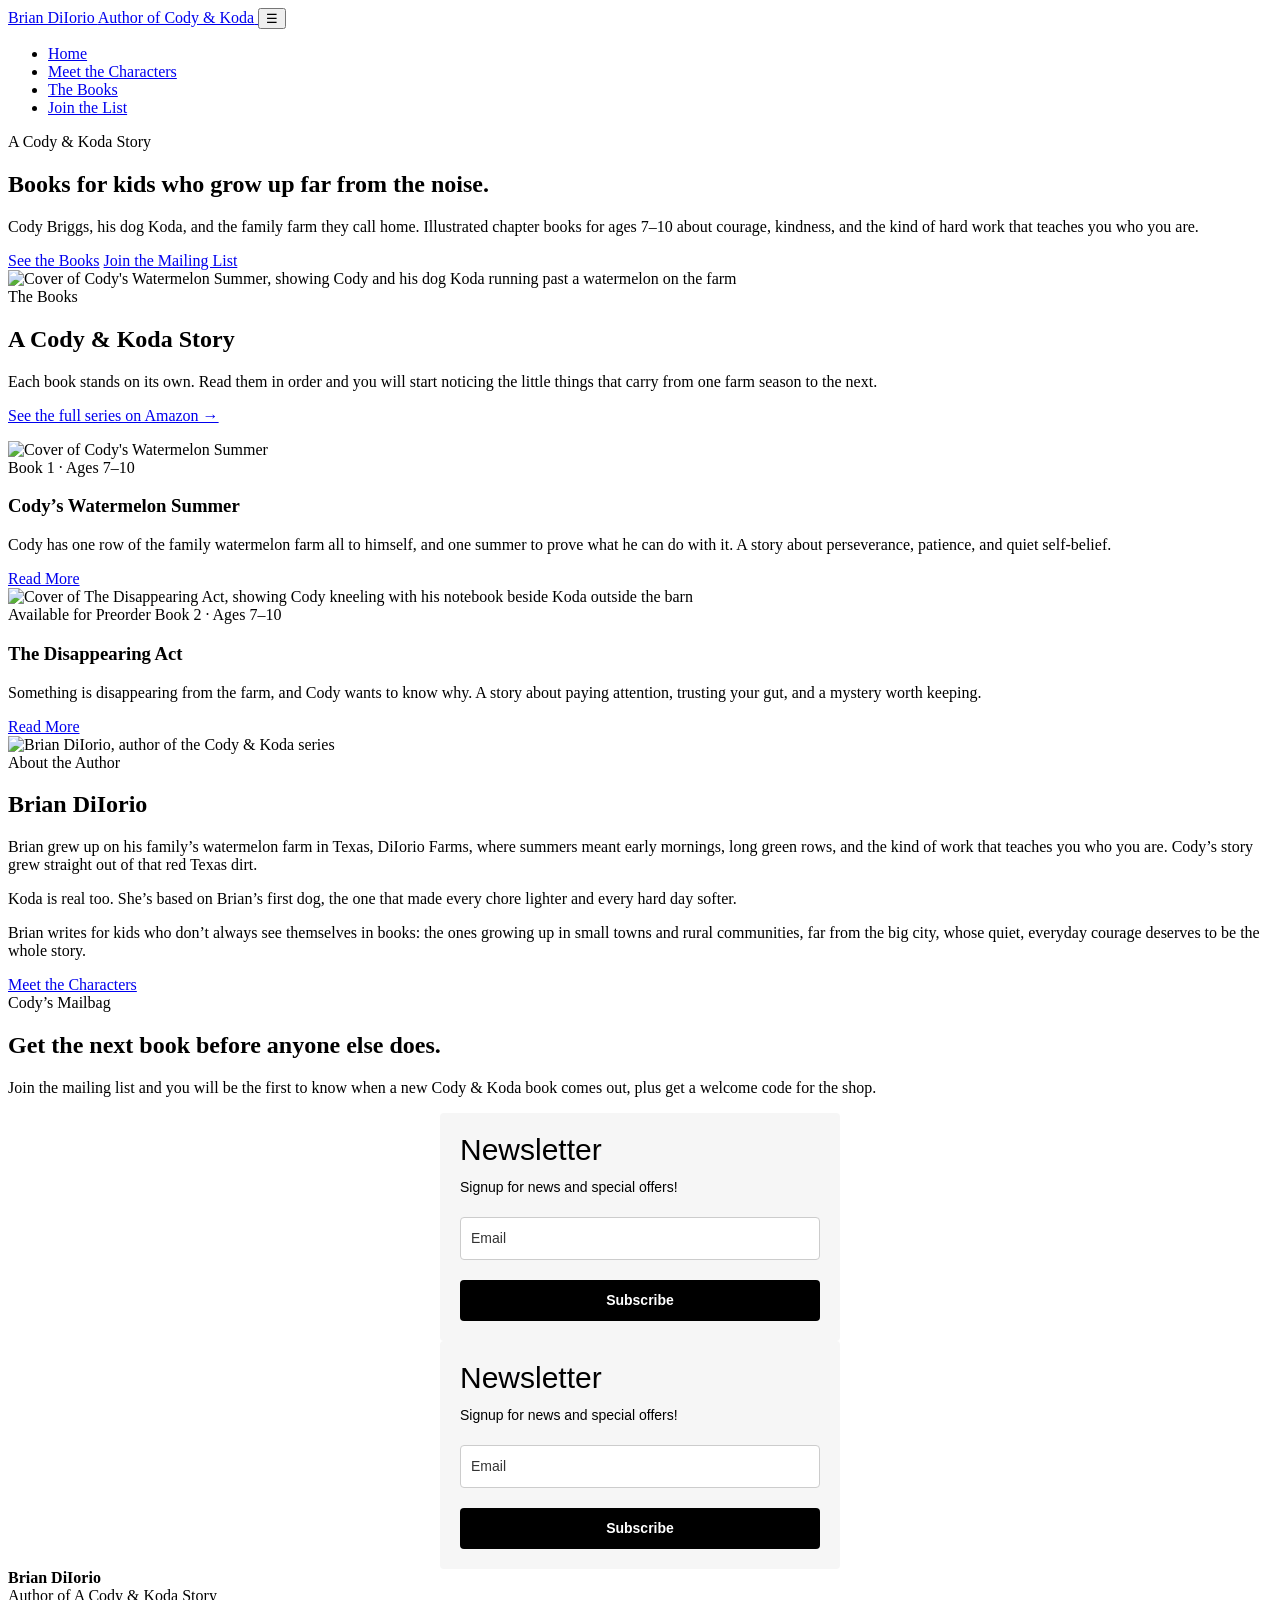
==== commit 5fbe2596: "Update index.html" ====
--- a/index.html
+++ b/index.html
@@ -997,7 +997,888 @@
             fetch("https://assets.mailerlite.com/jsonp/2596158/forms/196789504235799618/takel")
         </script>
         <div class="embed-slot">
-          &lt;!-- Paste your MailerLite signup form embed code here --&gt;
+          <style type="text/css">@import url("https://assets.mlcdn.com/fonts.css?version=1787139");</style>
+    <style type="text/css">
+    /* LOADER */
+    .ml-form-embedSubmitLoad {
+      display: inline-block;
+      width: 20px;
+      height: 20px;
+    }
+
+    .g-recaptcha {
+    transform: scale(1);
+    -webkit-transform: scale(1);
+    transform-origin: 0 0;
+    -webkit-transform-origin: 0 0;
+    height: ;
+    }
+
+    .sr-only {
+      position: absolute;
+      width: 1px;
+      height: 1px;
+      padding: 0;
+      margin: -1px;
+      overflow: hidden;
+      clip: rect(0,0,0,0);
+      border: 0;
+    }
+
+    .ml-form-embedSubmitLoad:after {
+      content: " ";
+      display: block;
+      width: 11px;
+      height: 11px;
+      margin: 1px;
+      border-radius: 50%;
+      border: 4px solid #fff;
+    border-color: #ffffff #ffffff #ffffff transparent;
+    animation: ml-form-embedSubmitLoad 1.2s linear infinite;
+    }
+    @keyframes ml-form-embedSubmitLoad {
+      0% {
+      transform: rotate(0deg);
+      }
+      100% {
+      transform: rotate(360deg);
+      }
+    }
+      #mlb2-45202473.ml-form-embedContainer {
+        box-sizing: border-box;
+        display: table;
+        margin: 0 auto;
+        position: static;
+        width: 100% !important;
+      }
+      #mlb2-45202473.ml-form-embedContainer h4,
+      #mlb2-45202473.ml-form-embedContainer p,
+      #mlb2-45202473.ml-form-embedContainer span,
+      #mlb2-45202473.ml-form-embedContainer button {
+        text-transform: none !important;
+        letter-spacing: normal !important;
+      }
+      #mlb2-45202473.ml-form-embedContainer .ml-form-embedWrapper {
+        background-color: #f6f6f6;
+        
+        border-width: 0px;
+        border-color: transparent;
+        border-radius: 4px;
+        border-style: solid;
+        box-sizing: border-box;
+        display: inline-block !important;
+        margin: 0;
+        padding: 0;
+        position: relative;
+              }
+      #mlb2-45202473.ml-form-embedContainer .ml-form-embedWrapper.embedPopup,
+      #mlb2-45202473.ml-form-embedContainer .ml-form-embedWrapper.embedDefault { width: 400px; }
+      #mlb2-45202473.ml-form-embedContainer .ml-form-embedWrapper.embedForm { max-width: 400px; width: 100%; }
+      #mlb2-45202473.ml-form-embedContainer .ml-form-align-left { text-align: left; }
+      #mlb2-45202473.ml-form-embedContainer .ml-form-align-center { text-align: center; }
+      #mlb2-45202473.ml-form-embedContainer .ml-form-align-default { display: table-cell !important; vertical-align: middle !important; text-align: center !important; }
+      #mlb2-45202473.ml-form-embedContainer .ml-form-align-right { text-align: right; }
+      #mlb2-45202473.ml-form-embedContainer .ml-form-embedWrapper .ml-form-embedHeader img {
+        border-top-left-radius: 4px;
+        border-top-right-radius: 4px;
+        height: auto;
+        margin: 0 auto !important;
+        max-width: 100%;
+        width: undefinedpx;
+      }
+      #mlb2-45202473.ml-form-embedContainer .ml-form-embedWrapper .ml-form-embedBody,
+      #mlb2-45202473.ml-form-embedContainer .ml-form-embedWrapper .ml-form-successBody {
+        padding: 20px 20px 0 20px;
+      }
+      #mlb2-45202473.ml-form-embedContainer .ml-form-embedWrapper .ml-form-embedBody.ml-form-embedBodyHorizontal {
+        padding-bottom: 0;
+      }
+      #mlb2-45202473.ml-form-embedContainer .ml-form-embedWrapper .ml-form-embedBody .ml-form-embedContent,
+      #mlb2-45202473.ml-form-embedContainer .ml-form-embedWrapper .ml-form-successBody .ml-form-successContent {
+        text-align: left;
+        margin: 0 0 20px 0;
+      }
+      #mlb2-45202473.ml-form-embedContainer .ml-form-embedWrapper .ml-form-embedBody .ml-form-embedContent h4,
+      #mlb2-45202473.ml-form-embedContainer .ml-form-embedWrapper .ml-form-successBody .ml-form-successContent h4 {
+        color: #000000;
+        font-family: 'Open Sans', Arial, Helvetica, sans-serif;
+        font-size: 30px;
+        font-weight: 400;
+        margin: 0 0 10px 0;
+        text-align: left;
+        word-break: break-word;
+      }
+      #mlb2-45202473.ml-form-embedContainer .ml-form-embedWrapper .ml-form-embedBody .ml-form-embedContent p,
+      #mlb2-45202473.ml-form-embedContainer .ml-form-embedWrapper .ml-form-successBody .ml-form-successContent p {
+        color: #000000;
+        font-family: 'Open Sans', Arial, Helvetica, sans-serif;
+        font-size: 14px;
+        font-weight: 400;
+        line-height: 20px;
+        margin: 0 0 10px 0;
+        text-align: left;
+      }
+      #mlb2-45202473.ml-form-embedContainer .ml-form-embedWrapper .ml-form-embedBody .ml-form-embedContent ul,
+      #mlb2-45202473.ml-form-embedContainer .ml-form-embedWrapper .ml-form-embedBody .ml-form-embedContent ol,
+      #mlb2-45202473.ml-form-embedContainer .ml-form-embedWrapper .ml-form-successBody .ml-form-successContent ul,
+      #mlb2-45202473.ml-form-embedContainer .ml-form-embedWrapper .ml-form-successBody .ml-form-successContent ol {
+        color: #000000;
+        font-family: 'Open Sans', Arial, Helvetica, sans-serif;
+        font-size: 14px;
+      }
+      #mlb2-45202473.ml-form-embedContainer .ml-form-embedWrapper .ml-form-embedBody .ml-form-embedContent ol ol,
+      #mlb2-45202473.ml-form-embedContainer .ml-form-embedWrapper .ml-form-successBody .ml-form-successContent ol ol {
+        list-style-type: lower-alpha;
+      }
+      #mlb2-45202473.ml-form-embedContainer .ml-form-embedWrapper .ml-form-embedBody .ml-form-embedContent ol ol ol,
+      #mlb2-45202473.ml-form-embedContainer .ml-form-embedWrapper .ml-form-successBody .ml-form-successContent ol ol ol {
+        list-style-type: lower-roman;
+      }
+      #mlb2-45202473.ml-form-embedContainer .ml-form-embedWrapper .ml-form-embedBody .ml-form-embedContent p a,
+      #mlb2-45202473.ml-form-embedContainer .ml-form-embedWrapper .ml-form-successBody .ml-form-successContent p a {
+        color: #000000;
+        text-decoration: underline;
+      }
+
+      #mlb2-45202473.ml-form-embedContainer .ml-form-embedWrapper .ml-block-form .ml-field-group {
+        text-align: left!important;
+      }
+
+      #mlb2-45202473.ml-form-embedContainer .ml-form-embedWrapper .ml-block-form .ml-field-group label {
+        margin-bottom: 5px;
+        color: #333333;
+        font-size: 14px;
+        font-family: 'Open Sans', Arial, Helvetica, sans-serif;
+        font-weight: bold; font-style: normal; text-decoration: none;;
+        display: inline-block;
+        line-height: 20px;
+      }
+      #mlb2-45202473.ml-form-embedContainer .ml-form-embedWrapper .ml-form-embedBody .ml-form-embedContent p:last-child,
+      #mlb2-45202473.ml-form-embedContainer .ml-form-embedWrapper .ml-form-successBody .ml-form-successContent p:last-child {
+        margin: 0;
+      }
+      #mlb2-45202473.ml-form-embedContainer .ml-form-embedWrapper .ml-form-embedBody form {
+        margin: 0;
+        width: 100%;
+      }
+      #mlb2-45202473.ml-form-embedContainer .ml-form-embedWrapper .ml-form-embedBody .ml-form-formContent,
+      #mlb2-45202473.ml-form-embedContainer .ml-form-embedWrapper .ml-form-embedBody .ml-form-checkboxRow {
+        margin: 0 0 20px 0;
+        width: 100%;
+      }
+      #mlb2-45202473.ml-form-embedContainer .ml-form-embedWrapper .ml-form-embedBody .ml-form-checkboxRow {
+        float: left;
+      }
+      #mlb2-45202473.ml-form-embedContainer .ml-form-embedWrapper .ml-form-embedBody .ml-form-formContent.horozintalForm {
+        margin: 0;
+        padding: 0 0 20px 0;
+        width: 100%;
+        height: auto;
+        float: left;
+      }
+      #mlb2-45202473.ml-form-embedContainer .ml-form-embedWrapper .ml-form-embedBody .ml-form-fieldRow {
+        margin: 0 0 10px 0;
+        width: 100%;
+      }
+      #mlb2-45202473.ml-form-embedContainer .ml-form-embedWrapper .ml-form-embedBody .ml-form-fieldRow.ml-last-item {
+        margin: 0;
+      }
+      #mlb2-45202473.ml-form-embedContainer .ml-form-embedWrapper .ml-form-embedBody .ml-form-fieldRow.ml-formfieldHorizintal {
+        margin: 0;
+      }
+      #mlb2-45202473.ml-form-embedContainer .ml-form-embedWrapper .ml-form-embedBody .ml-form-fieldRow input {
+        background-color: #ffffff !important;
+        color: #333333 !important;
+        border-color: #cccccc;
+        border-radius: 4px !important;
+        border-style: solid !important;
+        border-width: 1px !important;
+        font-family: 'Open Sans', Arial, Helvetica, sans-serif;
+        font-size: 14px !important;
+        height: auto;
+        line-height: 21px !important;
+        margin-bottom: 0;
+        margin-top: 0;
+        margin-left: 0;
+        margin-right: 0;
+        padding: 10px 10px !important;
+        width: 100% !important;
+        box-sizing: border-box !important;
+        max-width: 100% !important;
+      }
+      #mlb2-45202473.ml-form-embedContainer .ml-form-embedWrapper .ml-form-embedBody .ml-form-fieldRow input::-webkit-input-placeholder,
+      #mlb2-45202473.ml-form-embedContainer .ml-form-embedWrapper .ml-form-embedBody .ml-form-horizontalRow input::-webkit-input-placeholder { color: #333333; }
+
+      #mlb2-45202473.ml-form-embedContainer .ml-form-embedWrapper .ml-form-embedBody .ml-form-fieldRow input::-moz-placeholder,
+      #mlb2-45202473.ml-form-embedContainer .ml-form-embedWrapper .ml-form-embedBody .ml-form-horizontalRow input::-moz-placeholder { color: #333333; }
+
+      #mlb2-45202473.ml-form-embedContainer .ml-form-embedWrapper .ml-form-embedBody .ml-form-fieldRow input:-ms-input-placeholder,
+      #mlb2-45202473.ml-form-embedContainer .ml-form-embedWrapper .ml-form-embedBody .ml-form-horizontalRow input:-ms-input-placeholder { color: #333333; }
+
+      #mlb2-45202473.ml-form-embedContainer .ml-form-embedWrapper .ml-form-embedBody .ml-form-fieldRow input:-moz-placeholder,
+      #mlb2-45202473.ml-form-embedContainer .ml-form-embedWrapper .ml-form-embedBody .ml-form-horizontalRow input:-moz-placeholder { color: #333333; }
+
+      #mlb2-45202473.ml-form-embedContainer .ml-form-embedWrapper .ml-form-embedBody .ml-form-fieldRow textarea, #mlb2-45202473.ml-form-embedContainer .ml-form-embedWrapper .ml-form-embedBody .ml-form-horizontalRow textarea {
+        background-color: #ffffff !important;
+        color: #333333 !important;
+        border-color: #cccccc;
+        border-radius: 4px !important;
+        border-style: solid !important;
+        border-width: 1px !important;
+        font-family: 'Open Sans', Arial, Helvetica, sans-serif;
+        font-size: 14px !important;
+        height: auto;
+        line-height: 21px !important;
+        margin-bottom: 0;
+        margin-top: 0;
+        padding: 10px 10px !important;
+        width: 100% !important;
+        box-sizing: border-box !important;
+        max-width: 100% !important;
+      }
+
+      #mlb2-45202473.ml-form-embedContainer .ml-form-embedWrapper .ml-form-embedBody .ml-form-fieldRow .custom-radio .custom-control-label::before, #mlb2-45202473.ml-form-embedContainer .ml-form-embedWrapper .ml-form-embedBody .ml-form-horizontalRow .custom-radio .custom-control-label::before, #mlb2-45202473.ml-form-embedContainer .ml-form-embedWrapper .ml-form-embedBody .ml-form-fieldRow .custom-checkbox .custom-control-label::before, #mlb2-45202473.ml-form-embedContainer .ml-form-embedWrapper .ml-form-embedBody .ml-form-horizontalRow .custom-checkbox .custom-control-label::before, #mlb2-45202473.ml-form-embedContainer .ml-form-embedWrapper .ml-form-embedBody .ml-form-embedPermissions .ml-form-embedPermissionsOptionsCheckbox .label-description::before, #mlb2-45202473.ml-form-embedContainer .ml-form-embedWrapper .ml-form-embedBody .ml-form-interestGroupsRow .ml-form-interestGroupsRowCheckbox .label-description::before, #mlb2-45202473.ml-form-embedContainer .ml-form-embedWrapper .ml-form-embedBody .ml-form-checkboxRow .label-description::before {
+          border-color: #cccccc!important;
+          background-color: #ffffff!important;
+      }
+
+      #mlb2-45202473.ml-form-embedContainer .ml-form-embedWrapper .ml-form-embedBody .ml-form-fieldRow input.custom-control-input[type="checkbox"]{
+        box-sizing: border-box;
+        padding: 0;
+        position: absolute;
+        z-index: -1;
+        opacity: 0;
+        margin-top: 5px;
+        margin-left: -1.5rem;
+        overflow: visible;
+      }
+
+      #mlb2-45202473.ml-form-embedContainer .ml-form-embedWrapper .ml-form-embedBody .ml-form-fieldRow .custom-checkbox .custom-control-label::before, #mlb2-45202473.ml-form-embedContainer .ml-form-embedWrapper .ml-form-embedBody .ml-form-horizontalRow .custom-checkbox .custom-control-label::before, #mlb2-45202473.ml-form-embedContainer .ml-form-embedWrapper .ml-form-embedBody .ml-form-embedPermissions .ml-form-embedPermissionsOptionsCheckbox .label-description::before, #mlb2-45202473.ml-form-embedContainer .ml-form-embedWrapper .ml-form-embedBody .ml-form-interestGroupsRow .ml-form-interestGroupsRowCheckbox .label-description::before, #mlb2-45202473.ml-form-embedContainer .ml-form-embedWrapper .ml-form-embedBody .ml-form-checkboxRow .label-description::before {
+        border-radius: 4px!important;
+      }
+
+
+      #mlb2-45202473.ml-form-embedContainer .ml-form-embedWrapper .ml-form-embedBody .ml-form-checkboxRow input[type=checkbox]:checked~.label-description::after, #mlb2-45202473.ml-form-embedContainer .ml-form-embedWrapper .ml-form-embedBody .ml-form-embedPermissions .ml-form-embedPermissionsOptionsCheckbox input[type=checkbox]:checked~.label-description::after, #mlb2-45202473.ml-form-embedContainer .ml-form-embedWrapper .ml-form-embedBody .ml-form-fieldRow .custom-checkbox .custom-control-input:checked~.custom-control-label::after, #mlb2-45202473.ml-form-embedContainer .ml-form-embedWrapper .ml-form-embedBody .ml-form-horizontalRow .custom-checkbox .custom-control-input:checked~.custom-control-label::after, #mlb2-45202473.ml-form-embedContainer .ml-form-embedWrapper .ml-form-embedBody .ml-form-interestGroupsRow .ml-form-interestGroupsRowCheckbox input[type=checkbox]:checked~.label-description::after {
+        background-image: url("data:image/svg+xml,%3csvg xmlns='http://www.w3.org/2000/svg' viewBox='0 0 8 8'%3e%3cpath fill='%23fff' d='M6.564.75l-3.59 3.612-1.538-1.55L0 4.26 2.974 7.25 8 2.193z'/%3e%3c/svg%3e");
+      }
+
+      #mlb2-45202473.ml-form-embedContainer .ml-form-embedWrapper .ml-form-embedBody .ml-form-fieldRow .custom-radio .custom-control-input:checked~.custom-control-label::after, #mlb2-45202473.ml-form-embedContainer .ml-form-embedWrapper .ml-form-embedBody .ml-form-fieldRow .custom-radio .custom-control-input:checked~.custom-control-label::after {
+        background-image: url("data:image/svg+xml,%3csvg xmlns='http://www.w3.org/2000/svg' viewBox='-4 -4 8 8'%3e%3ccircle r='3' fill='%23fff'/%3e%3c/svg%3e");
+      }
+
+      #mlb2-45202473.ml-form-embedContainer .ml-form-embedWrapper .ml-form-embedBody .ml-form-fieldRow .custom-radio .custom-control-input:checked~.custom-control-label::before, #mlb2-45202473.ml-form-embedContainer .ml-form-embedWrapper .ml-form-embedBody .ml-form-horizontalRow .custom-radio .custom-control-input:checked~.custom-control-label::before, #mlb2-45202473.ml-form-embedContainer .ml-form-embedWrapper .ml-form-embedBody .ml-form-fieldRow .custom-checkbox .custom-control-input:checked~.custom-control-label::before, #mlb2-45202473.ml-form-embedContainer .ml-form-embedWrapper .ml-form-embedBody .ml-form-horizontalRow .custom-checkbox .custom-control-input:checked~.custom-control-label::before, #mlb2-45202473.ml-form-embedContainer .ml-form-embedWrapper .ml-form-embedBody .ml-form-embedPermissions .ml-form-embedPermissionsOptionsCheckbox input[type=checkbox]:checked~.label-description::before, #mlb2-45202473.ml-form-embedContainer .ml-form-embedWrapper .ml-form-embedBody .ml-form-interestGroupsRow .ml-form-interestGroupsRowCheckbox input[type=checkbox]:checked~.label-description::before, #mlb2-45202473.ml-form-embedContainer .ml-form-embedWrapper .ml-form-embedBody .ml-form-checkboxRow input[type=checkbox]:checked~.label-description::before  {
+          border-color: #000000!important;
+          background-color: #000000!important;
+      }
+
+      #mlb2-45202473.ml-form-embedContainer .ml-form-embedWrapper .ml-form-embedBody .ml-form-fieldRow .custom-radio .custom-control-label::before, #mlb2-45202473.ml-form-embedContainer .ml-form-embedWrapper .ml-form-embedBody .ml-form-horizontalRow .custom-radio .custom-control-label::before, #mlb2-45202473.ml-form-embedContainer .ml-form-embedWrapper .ml-form-embedBody .ml-form-fieldRow .custom-radio .custom-control-label::after, #mlb2-45202473.ml-form-embedContainer .ml-form-embedWrapper .ml-form-embedBody .ml-form-horizontalRow .custom-radio .custom-control-label::after, #mlb2-45202473.ml-form-embedContainer .ml-form-embedWrapper .ml-form-embedBody .ml-form-fieldRow .custom-checkbox .custom-control-label::before, #mlb2-45202473.ml-form-embedContainer .ml-form-embedWrapper .ml-form-embedBody .ml-form-fieldRow .custom-checkbox .custom-control-label::after, #mlb2-45202473.ml-form-embedContainer .ml-form-embedWrapper .ml-form-embedBody .ml-form-horizontalRow .custom-checkbox .custom-control-label::before, #mlb2-45202473.ml-form-embedContainer .ml-form-embedWrapper .ml-form-embedBody .ml-form-horizontalRow .custom-checkbox .custom-control-label::after {
+           top: 2px;
+           box-sizing: border-box;
+      }
+
+      #mlb2-45202473.ml-form-embedContainer .ml-form-embedWrapper .ml-form-embedBody .ml-form-embedPermissions .ml-form-embedPermissionsOptionsCheckbox .label-description::before, #mlb2-45202473.ml-form-embedContainer .ml-form-embedWrapper .ml-form-embedBody .ml-form-embedPermissions .ml-form-embedPermissionsOptionsCheckbox .label-description::after, #mlb2-45202473.ml-form-embedContainer .ml-form-embedWrapper .ml-form-embedBody .ml-form-checkboxRow .label-description::before, #mlb2-45202473.ml-form-embedContainer .ml-form-embedWrapper .ml-form-embedBody .ml-form-checkboxRow .label-description::after {
+           top: 0px!important;
+           box-sizing: border-box!important;
+      }
+
+      #mlb2-45202473.ml-form-embedContainer .ml-form-embedWrapper .ml-form-embedBody .ml-form-checkboxRow .label-description::before, #mlb2-45202473.ml-form-embedContainer .ml-form-embedWrapper .ml-form-embedBody .ml-form-checkboxRow .label-description::after {
+        top: 0px!important;
+           box-sizing: border-box!important;
+      }
+
+       #mlb2-45202473.ml-form-embedContainer .ml-form-embedWrapper .ml-form-embedBody .ml-form-interestGroupsRow .ml-form-interestGroupsRowCheckbox .label-description::after {
+            top: 0px!important;
+            box-sizing: border-box!important;
+            position: absolute;
+            left: -1.5rem;
+            display: block;
+            width: 1rem;
+            height: 1rem;
+            content: "";
+       }
+
+      #mlb2-45202473.ml-form-embedContainer .ml-form-embedWrapper .ml-form-embedBody .ml-form-interestGroupsRow .ml-form-interestGroupsRowCheckbox .label-description::before {
+        top: 0px!important;
+        box-sizing: border-box!important;
+      }
+
+      #mlb2-45202473.ml-form-embedContainer .ml-form-embedWrapper .ml-form-embedBody .custom-control-label::before {
+          position: absolute;
+          top: 4px;
+          left: -1.5rem;
+          display: block;
+          width: 16px;
+          height: 16px;
+          pointer-events: none;
+          content: "";
+          background-color: #ffffff;
+          border: #adb5bd solid 1px;
+          border-radius: 50%;
+      }
+
+      #mlb2-45202473.ml-form-embedContainer .ml-form-embedWrapper .ml-form-embedBody .custom-control-label::after {
+          position: absolute;
+          top: 2px!important;
+          left: -1.5rem;
+          display: block;
+          width: 1rem;
+          height: 1rem;
+          content: "";
+      }
+
+      #mlb2-45202473.ml-form-embedContainer .ml-form-embedWrapper .ml-form-embedBody .ml-form-embedPermissions .ml-form-embedPermissionsOptionsCheckbox .label-description::before, #mlb2-45202473.ml-form-embedContainer .ml-form-embedWrapper .ml-form-embedBody .ml-form-interestGroupsRow .ml-form-interestGroupsRowCheckbox .label-description::before, #mlb2-45202473.ml-form-embedContainer .ml-form-embedWrapper .ml-form-embedBody .ml-form-checkboxRow .label-description::before {
+          position: absolute;
+          top: 4px;
+          left: -1.5rem;
+          display: block;
+          width: 16px;
+          height: 16px;
+          pointer-events: none;
+          content: "";
+          background-color: #ffffff;
+          border: #adb5bd solid 1px;
+          border-radius: 50%;
+      }
+
+      #mlb2-45202473.ml-form-embedContainer .ml-form-embedWrapper .ml-form-embedBody .ml-form-embedPermissions .ml-form-embedPermissionsOptionsCheckbox .label-description::after {
+          position: absolute;
+          top: 0px!important;
+          left: -1.5rem;
+          display: block;
+          width: 1rem;
+          height: 1rem;
+          content: "";
+      }
+
+      #mlb2-45202473.ml-form-embedContainer .ml-form-embedWrapper .ml-form-embedBody .ml-form-checkboxRow .label-description::after {
+          position: absolute;
+          top: 0px!important;
+          left: -1.5rem;
+          display: block;
+          width: 1rem;
+          height: 1rem;
+          content: "";
+      }
+
+      #mlb2-45202473.ml-form-embedContainer .ml-form-embedWrapper .ml-form-embedBody .custom-radio .custom-control-label::after {
+          background: no-repeat 50%/50% 50%;
+      }
+      #mlb2-45202473.ml-form-embedContainer .ml-form-embedWrapper .ml-form-embedBody .custom-checkbox .custom-control-label::after, #mlb2-45202473.ml-form-embedContainer .ml-form-embedWrapper .ml-form-embedBody .ml-form-embedPermissions .ml-form-embedPermissionsOptionsCheckbox .label-description::after, #mlb2-45202473.ml-form-embedContainer .ml-form-embedWrapper .ml-form-embedBody .ml-form-interestGroupsRow .ml-form-interestGroupsRowCheckbox .label-description::after, #mlb2-45202473.ml-form-embedContainer .ml-form-embedWrapper .ml-form-embedBody .ml-form-checkboxRow .label-description::after {
+          background: no-repeat 50%/50% 50%;
+      }
+
+      #mlb2-45202473.ml-form-embedContainer .ml-form-embedWrapper .ml-form-embedBody .ml-form-fieldRow .custom-control, #mlb2-45202473.ml-form-embedContainer .ml-form-embedWrapper .ml-form-embedBody .ml-form-horizontalRow .custom-control {
+        position: relative;
+        display: block;
+        min-height: 1.5rem;
+        padding-left: 1.5rem;
+      }
+
+      #mlb2-45202473.ml-form-embedContainer .ml-form-embedWrapper .ml-form-embedBody .ml-form-fieldRow .custom-radio .custom-control-input, #mlb2-45202473.ml-form-embedContainer .ml-form-embedWrapper .ml-form-embedBody .ml-form-horizontalRow .custom-radio .custom-control-input, #mlb2-45202473.ml-form-embedContainer .ml-form-embedWrapper .ml-form-embedBody .ml-form-fieldRow .custom-checkbox .custom-control-input, #mlb2-45202473.ml-form-embedContainer .ml-form-embedWrapper .ml-form-embedBody .ml-form-horizontalRow .custom-checkbox .custom-control-input {
+          position: absolute;
+          z-index: -1;
+          opacity: 0;
+          box-sizing: border-box;
+          padding: 0;
+      }
+
+      #mlb2-45202473.ml-form-embedContainer .ml-form-embedWrapper .ml-form-embedBody .ml-form-fieldRow .custom-radio .custom-control-label, #mlb2-45202473.ml-form-embedContainer .ml-form-embedWrapper .ml-form-embedBody .ml-form-horizontalRow .custom-radio .custom-control-label, #mlb2-45202473.ml-form-embedContainer .ml-form-embedWrapper .ml-form-embedBody .ml-form-fieldRow .custom-checkbox .custom-control-label, #mlb2-45202473.ml-form-embedContainer .ml-form-embedWrapper .ml-form-embedBody .ml-form-horizontalRow .custom-checkbox .custom-control-label {
+          color: #000000;
+          font-size: 12px!important;
+          font-family: 'Open Sans', Arial, Helvetica, sans-serif;
+          line-height: 22px;
+          margin-bottom: 0;
+          position: relative;
+          vertical-align: top;
+          font-style: normal;
+          font-weight: 700;
+      }
+
+      #mlb2-45202473.ml-form-embedContainer .ml-form-embedWrapper .ml-form-embedBody .ml-form-fieldRow .custom-select, #mlb2-45202473.ml-form-embedContainer .ml-form-embedWrapper .ml-form-embedBody .ml-form-horizontalRow .custom-select {
+        background-color: #ffffff !important;
+        color: #333333 !important;
+        border-color: #cccccc;
+        border-radius: 4px !important;
+        border-style: solid !important;
+        border-width: 1px !important;
+        font-family: 'Open Sans', Arial, Helvetica, sans-serif;
+        font-size: 14px !important;
+        line-height: 20px !important;
+        margin-bottom: 0;
+        margin-top: 0;
+        padding: 10px 28px 10px 12px !important;
+        width: 100% !important;
+        box-sizing: border-box !important;
+        max-width: 100% !important;
+        height: auto;
+        display: inline-block;
+        vertical-align: middle;
+        background: url('https://assets.mlcdn.com/ml/images/default/dropdown.svg') no-repeat right .75rem center/8px 10px;
+        -webkit-appearance: none;
+        -moz-appearance: none;
+        appearance: none;
+      }
+
+
+      #mlb2-45202473.ml-form-embedContainer .ml-form-embedWrapper .ml-form-embedBody .ml-form-horizontalRow {
+        height: auto;
+        width: 100%;
+        float: left;
+      }
+      .ml-form-formContent.horozintalForm .ml-form-horizontalRow .ml-input-horizontal { width: 70%; float: left; }
+      .ml-form-formContent.horozintalForm .ml-form-horizontalRow .ml-button-horizontal { width: 30%; float: left; }
+      .ml-form-formContent.horozintalForm .ml-form-horizontalRow .ml-button-horizontal.labelsOn { padding-top: 25px;  }
+      .ml-form-formContent.horozintalForm .ml-form-horizontalRow .horizontal-fields { box-sizing: border-box; float: left; padding-right: 10px;  }
+      #mlb2-45202473.ml-form-embedContainer .ml-form-embedWrapper .ml-form-embedBody .ml-form-horizontalRow input {
+        background-color: #ffffff;
+        color: #333333;
+        border-color: #cccccc;
+        border-radius: 4px;
+        border-style: solid;
+        border-width: 1px;
+        font-family: 'Open Sans', Arial, Helvetica, sans-serif;
+        font-size: 14px;
+        line-height: 20px;
+        margin-bottom: 0;
+        margin-top: 0;
+        padding: 10px 10px;
+        width: 100%;
+        box-sizing: border-box;
+        overflow-y: initial;
+      }
+      #mlb2-45202473.ml-form-embedContainer .ml-form-embedWrapper .ml-form-embedBody .ml-form-horizontalRow button {
+        background-color: #000000 !important;
+        border-color: #000000;
+        border-style: solid;
+        border-width: 1px;
+        border-radius: 4px;
+        box-shadow: none;
+        color: #ffffff !important;
+        cursor: pointer;
+        font-family: 'Open Sans', Arial, Helvetica, sans-serif;
+        font-size: 14px !important;
+        font-weight: 700;
+        line-height: 20px;
+        margin: 0 !important;
+        padding: 10px !important;
+        width: 100%;
+        height: auto;
+      }
+      #mlb2-45202473.ml-form-embedContainer .ml-form-embedWrapper .ml-form-embedBody .ml-form-horizontalRow button:hover {
+        background-color: #333333 !important;
+        border-color: #333333 !important;
+      }
+      #mlb2-45202473.ml-form-embedContainer .ml-form-embedWrapper .ml-form-embedBody .ml-form-checkboxRow input[type="checkbox"] {
+        box-sizing: border-box;
+        padding: 0;
+        position: absolute;
+        z-index: -1;
+        opacity: 0;
+        margin-top: 5px;
+        margin-left: -1.5rem;
+        overflow: visible;
+      }
+      #mlb2-45202473.ml-form-embedContainer .ml-form-embedWrapper .ml-form-embedBody .ml-form-checkboxRow .label-description {
+        color: #000000;
+        display: block;
+        font-family: 'Open Sans', Arial, Helvetica, sans-serif;
+        font-size: 12px;
+        text-align: left;
+        margin-bottom: 0;
+        position: relative;
+        vertical-align: top;
+      }
+      #mlb2-45202473.ml-form-embedContainer .ml-form-embedWrapper .ml-form-embedBody .ml-form-checkboxRow label {
+        font-weight: normal;
+        margin: 0;
+        padding: 0;
+        position: relative;
+        display: block;
+        min-height: 24px;
+        padding-left: 24px;
+
+      }
+      #mlb2-45202473.ml-form-embedContainer .ml-form-embedWrapper .ml-form-embedBody .ml-form-checkboxRow label a {
+        color: #000000;
+        text-decoration: underline;
+      }
+      #mlb2-45202473.ml-form-embedContainer .ml-form-embedWrapper .ml-form-embedBody .ml-form-checkboxRow label p {
+        color: #000000 !important;
+        font-family: 'Open Sans', Arial, Helvetica, sans-serif !important;
+        font-size: 12px !important;
+        font-weight: normal !important;
+        line-height: 18px !important;
+        padding: 0 !important;
+        margin: 0 5px 0 0 !important;
+      }
+      #mlb2-45202473.ml-form-embedContainer .ml-form-embedWrapper .ml-form-embedBody .ml-form-checkboxRow label p:last-child {
+        margin: 0;
+      }
+      #mlb2-45202473.ml-form-embedContainer .ml-form-embedWrapper .ml-form-embedBody .ml-form-embedSubmit {
+        margin: 0 0 20px 0;
+        float: left;
+        width: 100%;
+      }
+      #mlb2-45202473.ml-form-embedContainer .ml-form-embedWrapper .ml-form-embedBody .ml-form-embedSubmit button {
+        background-color: #000000 !important;
+        border: none !important;
+        border-radius: 4px !important;
+        box-shadow: none !important;
+        color: #ffffff !important;
+        cursor: pointer;
+        font-family: 'Open Sans', Arial, Helvetica, sans-serif !important;
+        font-size: 14px !important;
+        font-weight: 700 !important;
+        line-height: 21px !important;
+        height: auto;
+        padding: 10px !important;
+        width: 100% !important;
+        box-sizing: border-box !important;
+      }
+      #mlb2-45202473.ml-form-embedContainer .ml-form-embedWrapper .ml-form-embedBody .ml-form-embedSubmit button.loading {
+        display: none;
+      }
+      #mlb2-45202473.ml-form-embedContainer .ml-form-embedWrapper .ml-form-embedBody .ml-form-embedSubmit button:hover {
+        background-color: #333333 !important;
+      }
+      .ml-subscribe-close {
+        width: 30px;
+        height: 30px;
+        background: url('https://assets.mlcdn.com/ml/images/default/modal_close.png') no-repeat;
+        background-size: 30px;
+        cursor: pointer;
+        margin-top: -10px;
+        margin-right: -10px;
+        position: absolute;
+        top: 0;
+        right: 0;
+      }
+      .ml-error input, .ml-error textarea, .ml-error select {
+        border-color: red!important;
+      }
+
+      .ml-error .custom-checkbox-radio-list {
+        border: 1px solid red !important;
+        border-radius: 4px;
+        padding: 10px;
+      }
+
+      .ml-error .label-description,
+      .ml-error .label-description p,
+      .ml-error .label-description p a,
+      .ml-error label:first-child {
+        color: #ff0000 !important;
+      }
+
+      #mlb2-45202473.ml-form-embedContainer .ml-form-embedWrapper .ml-form-embedBody .ml-form-checkboxRow.ml-error .label-description p,
+      #mlb2-45202473.ml-form-embedContainer .ml-form-embedWrapper .ml-form-embedBody .ml-form-checkboxRow.ml-error .label-description p:first-letter {
+        color: #ff0000 !important;
+      }
+            @media only screen and (max-width: 400px){
+
+        .ml-form-embedWrapper.embedDefault, .ml-form-embedWrapper.embedPopup { width: 100%!important; }
+        .ml-form-formContent.horozintalForm { float: left!important; }
+        .ml-form-formContent.horozintalForm .ml-form-horizontalRow { height: auto!important; width: 100%!important; float: left!important; }
+        .ml-form-formContent.horozintalForm .ml-form-horizontalRow .ml-input-horizontal { width: 100%!important; }
+        .ml-form-formContent.horozintalForm .ml-form-horizontalRow .ml-input-horizontal > div { padding-right: 0px!important; padding-bottom: 10px; }
+        .ml-form-formContent.horozintalForm .ml-button-horizontal { width: 100%!important; }
+        .ml-form-formContent.horozintalForm .ml-button-horizontal.labelsOn { padding-top: 0px!important; }
+
+      }
+    </style>
+
+    
+  
+    
+    
+
+    
+    
+
+    
+    
+
+    
+
+      
+        
+        
+      
+
+      
+        
+        
+      
+
+      
+
+            
+            
+            
+            
+            
+            
+      
+
+      
+
+      
+        
+        
+         
+        
+        
+      
+
+        
+        
+        
+        
+        
+        
+      
+
+       
+
+        
+        
+        
+        
+        
+        
+        
+       
+
+
+      
+        
+        
+        
+        
+  
+
+
+
+  
+        
+        
+        
+      
+
+
+      
+    
+    
+    
+    
+    
+    
+    
+  
+
+  
+        
+        
+        
+        
+        
+      
+
+      
+        
+        
+        
+        
+        
+      
+
+      
+        
+        
+        
+        
+        
+      
+
+       
+
+        
+        
+        
+        
+       
+
+       
+        
+        
+        
+        
+      
+
+      
+        
+        
+        
+        
+        
+        
+        
+       
+
+    
+
+    
+
+
+      
+
+
+      
+
+      
+      
+
+      
+
+      
+
+
+
+
+
+    
+
+      
+    <div id="mlb2-45202473" class="ml-form-embedContainer ml-subscribe-form ml-subscribe-form-45202473">
+      <div class="ml-form-align-center ">
+        <div class="ml-form-embedWrapper embedForm">
+
+          
+          
+
+          <div class="ml-form-embedBody ml-form-embedBodyDefault row-form">
+
+            <div class="ml-form-embedContent" style=" ">
+              
+                <h4>Newsletter</h4>
+                
+                  <p>Signup for news and special offers!</p>
+                
+              
+            </div>
+
+            <form class="ml-block-form" action="https://assets.mailerlite.com/jsonp/2596158/forms/196789504235799618/subscribe" data-code="" method="post" target="_blank">
+              <div class="ml-form-formContent">
+                
+
+                  
+                  <div class="ml-form-fieldRow ml-last-item">
+                    <div class="ml-field-group ml-field-email ml-validate-email ml-validate-required">
+
+                      
+
+
+                      <!-- input -->
+                      <input aria-label="email" aria-required="true" type="email" class="form-control" data-inputmask="" name="fields[email]" placeholder="Email" autocomplete="email">
+                      <!-- /input -->
+
+                      <!-- textarea -->
+                      
+                      <!-- /textarea -->
+
+                      <!-- select -->
+                      
+                      <!-- /select -->
+
+                      <!-- checkboxes -->
+            
+            <!-- /checkboxes -->
+
+                      <!-- radio -->
+                      
+                      <!-- /radio -->
+
+                      <!-- countries -->
+                      
+                      <!-- /countries -->
+
+
+
+
+
+                    </div>
+                  </div>
+                
+              </div>
+
+              
+
+              <!-- Privacy policy -->
+              
+              <!-- /Privacy policy -->
+
+              
+
+              
+
+              
+
+
+
+
+
+
+              
+              <input type="hidden" name="ml-submit" value="1">
+
+              <div class="ml-form-embedSubmit">
+                
+                  <button type="submit" class="primary">Subscribe</button>
+                
+                <button disabled="disabled" style="display: none;" type="button" class="loading">
+                  <div class="ml-form-embedSubmitLoad"></div>
+                  <span class="sr-only">Loading...</span>
+                </button>
+              </div>
+
+              
+              <input type="hidden" name="anticsrf" value="true">
+            </form>
+          </div>
+
+          <div class="ml-form-successBody row-success" style="display: none">
+
+            <div class="ml-form-successContent">
+              
+                <h4>Thank you!</h4>
+                
+                  <p>You have successfully joined our subscriber list.</p>
+                
+              
+            </div>
+
+          </div>
+        </div>
+      </div>
+    </div>
+
+  
+
+  
+  
+  <script>
+    function ml_webform_success_45202473() {
+      var $ = ml_jQuery || jQuery;
+      $('.ml-subscribe-form-45202473 .row-success').show();
+      $('.ml-subscribe-form-45202473 .row-form').hide();
+    }
+      </script>
+  
+  
+      <script src="https://groot.mailerlite.com/js/w/webforms.min.js?v83147fa8ce2d95cb73ece7f28b469519" type="text/javascript"></script>
+        <script>
+            fetch("https://assets.mailerlite.com/jsonp/2596158/forms/196789504235799618/takel")
+        </script>
         </div>
 
       </div>
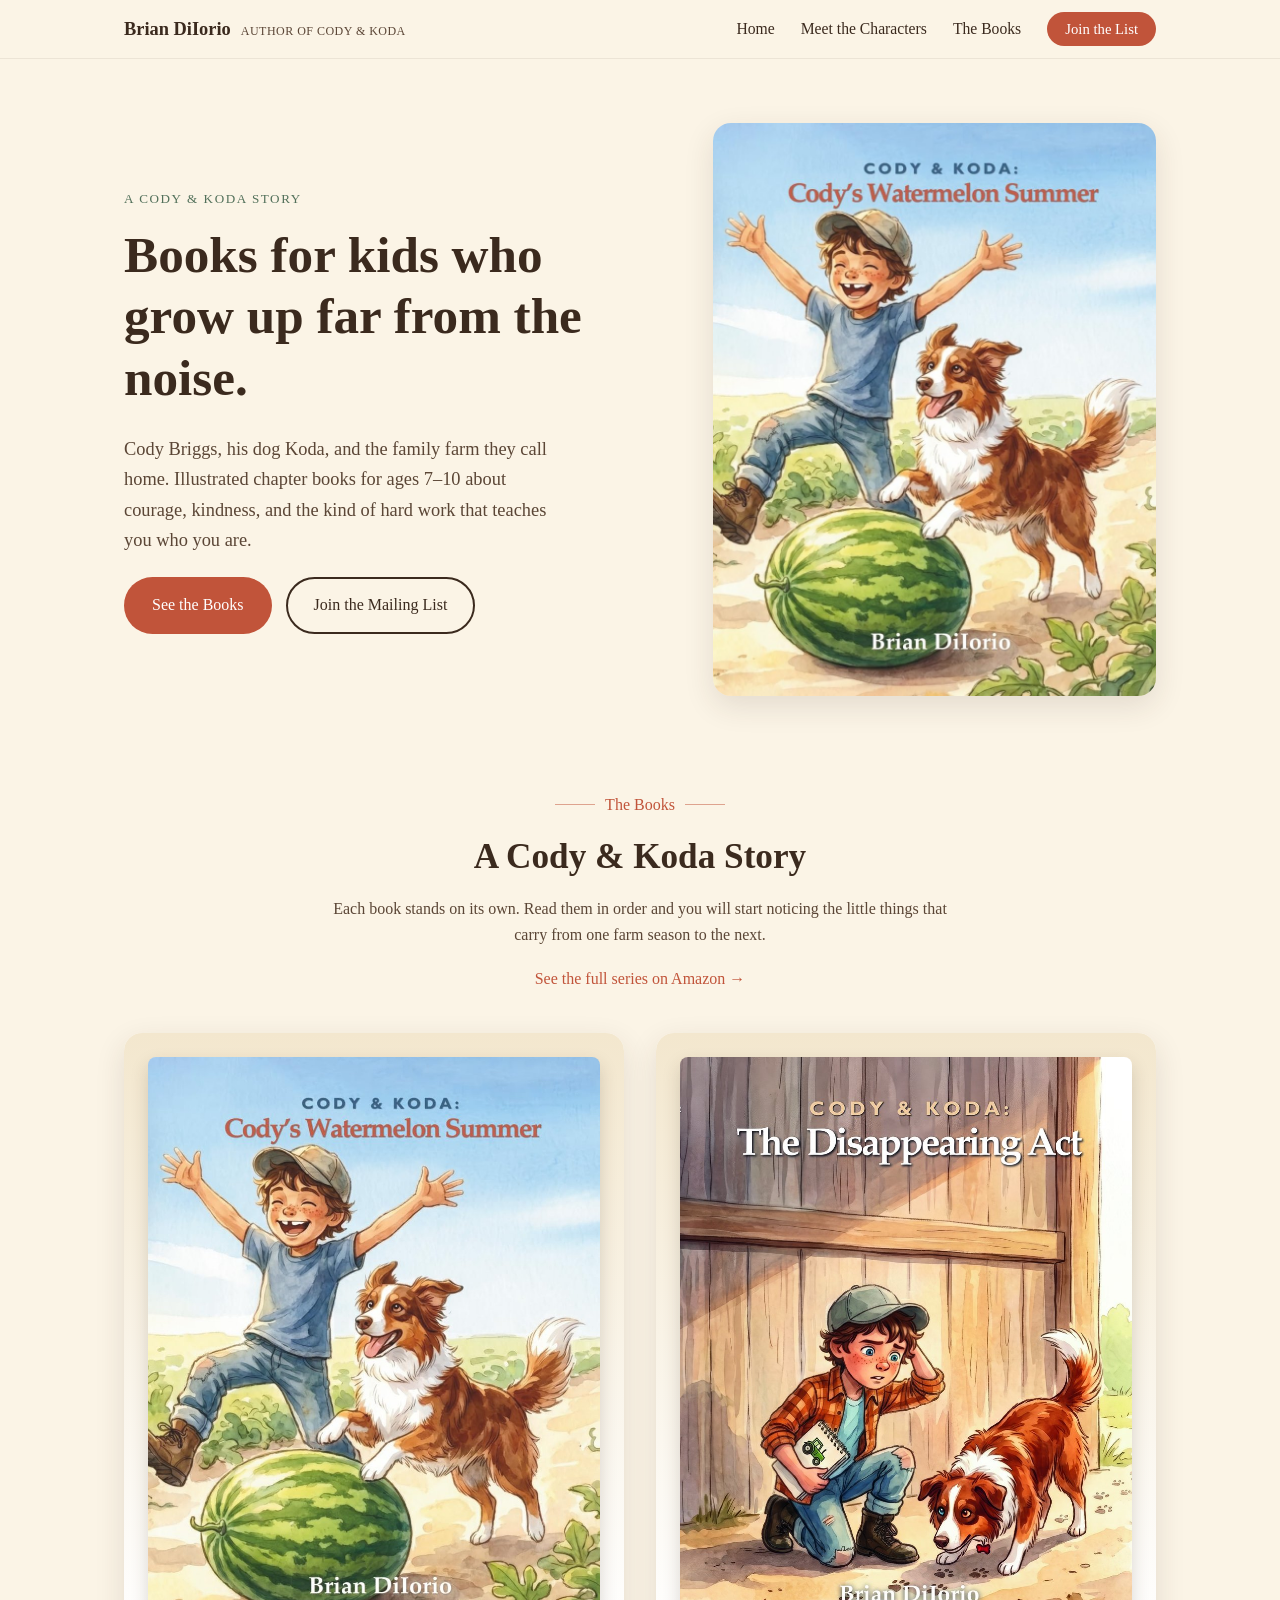
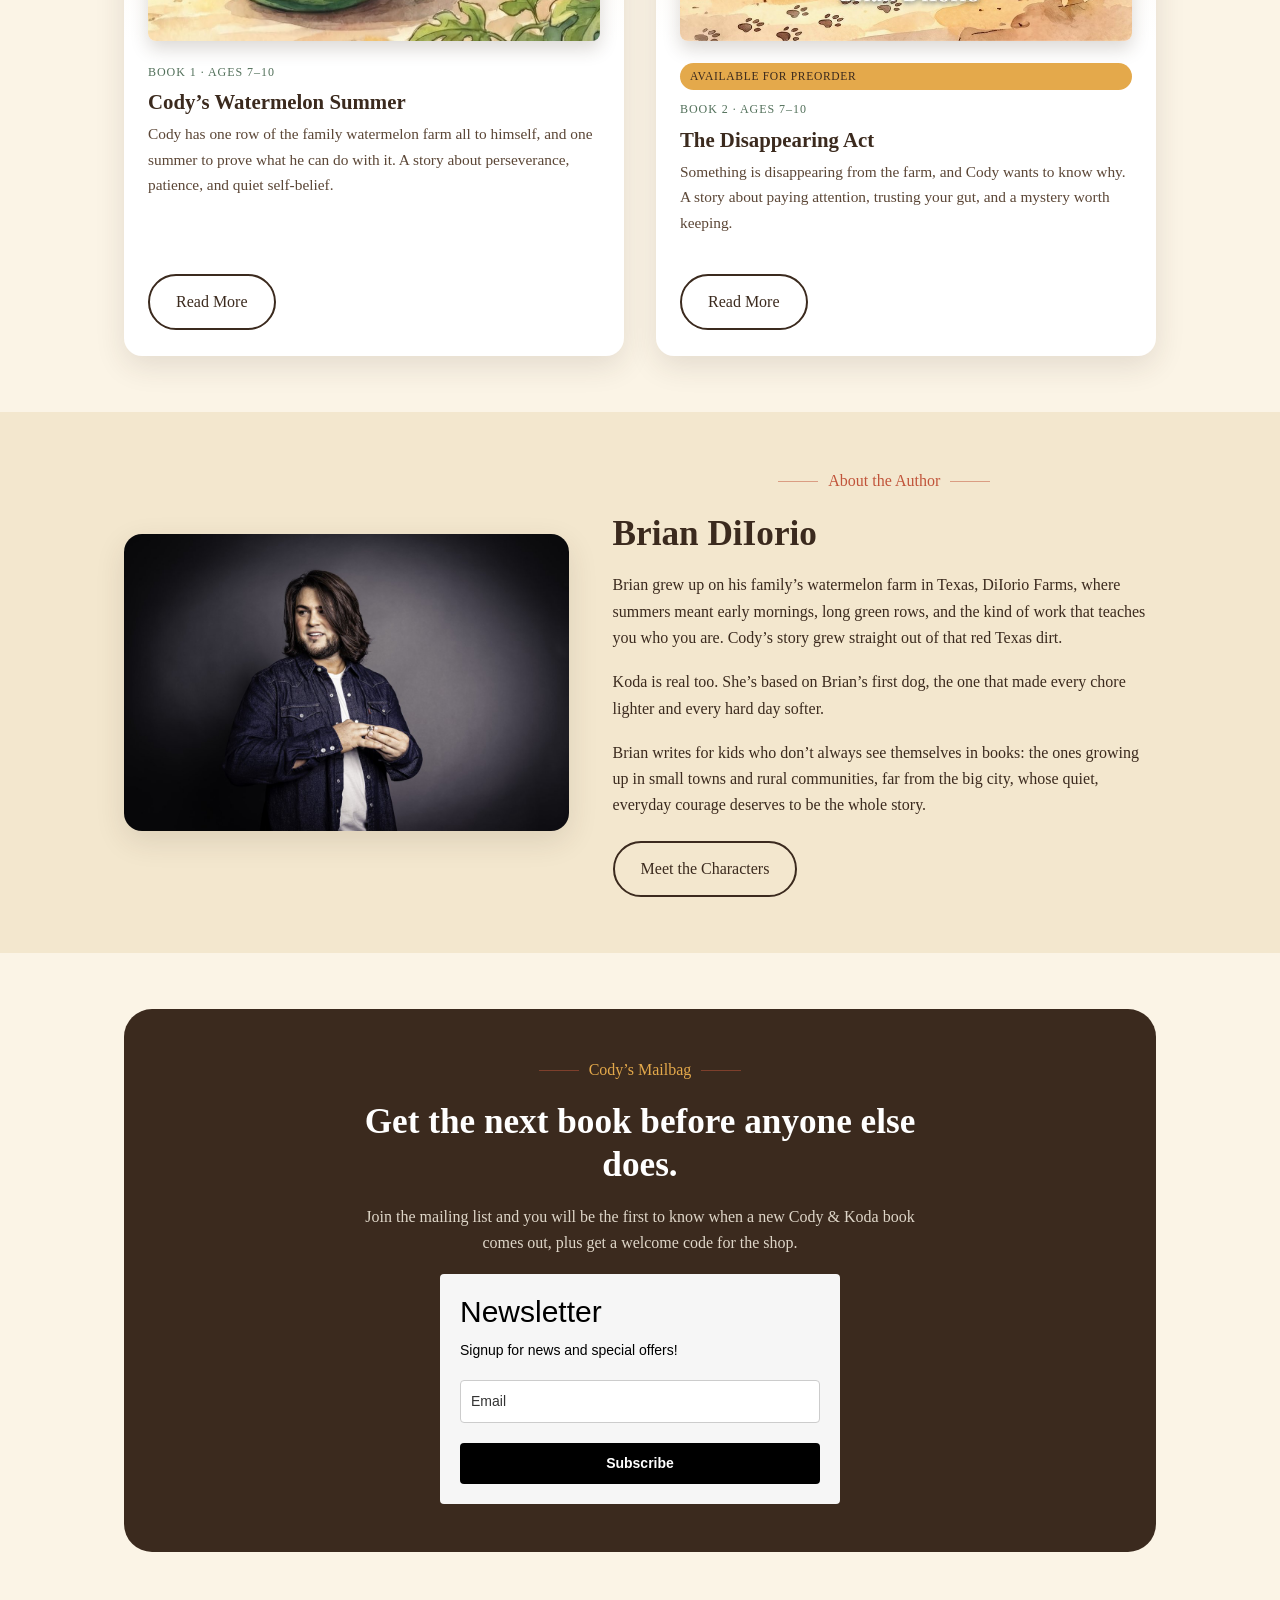
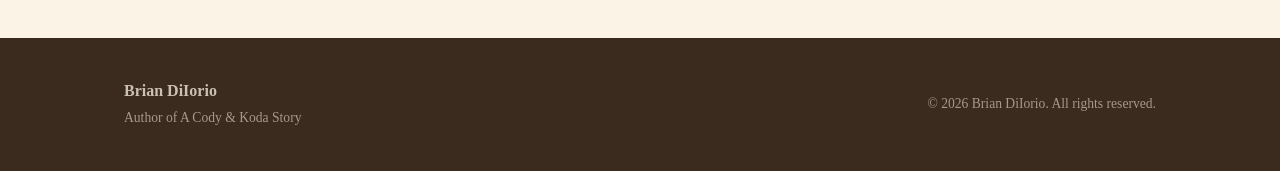
==== commit 7d02ca66: "Update index.html" ====
--- a/index.html
+++ b/index.html
@@ -996,890 +996,8 @@
         <script>
             fetch("https://assets.mailerlite.com/jsonp/2596158/forms/196789504235799618/takel")
         </script>
-        <div class="embed-slot">
-          <style type="text/css">@import url("https://assets.mlcdn.com/fonts.css?version=1787139");</style>
-    <style type="text/css">
-    /* LOADER */
-    .ml-form-embedSubmitLoad {
-      display: inline-block;
-      width: 20px;
-      height: 20px;
-    }
-
-    .g-recaptcha {
-    transform: scale(1);
-    -webkit-transform: scale(1);
-    transform-origin: 0 0;
-    -webkit-transform-origin: 0 0;
-    height: ;
-    }
-
-    .sr-only {
-      position: absolute;
-      width: 1px;
-      height: 1px;
-      padding: 0;
-      margin: -1px;
-      overflow: hidden;
-      clip: rect(0,0,0,0);
-      border: 0;
-    }
-
-    .ml-form-embedSubmitLoad:after {
-      content: " ";
-      display: block;
-      width: 11px;
-      height: 11px;
-      margin: 1px;
-      border-radius: 50%;
-      border: 4px solid #fff;
-    border-color: #ffffff #ffffff #ffffff transparent;
-    animation: ml-form-embedSubmitLoad 1.2s linear infinite;
-    }
-    @keyframes ml-form-embedSubmitLoad {
-      0% {
-      transform: rotate(0deg);
-      }
-      100% {
-      transform: rotate(360deg);
-      }
-    }
-      #mlb2-45202473.ml-form-embedContainer {
-        box-sizing: border-box;
-        display: table;
-        margin: 0 auto;
-        position: static;
-        width: 100% !important;
-      }
-      #mlb2-45202473.ml-form-embedContainer h4,
-      #mlb2-45202473.ml-form-embedContainer p,
-      #mlb2-45202473.ml-form-embedContainer span,
-      #mlb2-45202473.ml-form-embedContainer button {
-        text-transform: none !important;
-        letter-spacing: normal !important;
-      }
-      #mlb2-45202473.ml-form-embedContainer .ml-form-embedWrapper {
-        background-color: #f6f6f6;
-        
-        border-width: 0px;
-        border-color: transparent;
-        border-radius: 4px;
-        border-style: solid;
-        box-sizing: border-box;
-        display: inline-block !important;
-        margin: 0;
-        padding: 0;
-        position: relative;
-              }
-      #mlb2-45202473.ml-form-embedContainer .ml-form-embedWrapper.embedPopup,
-      #mlb2-45202473.ml-form-embedContainer .ml-form-embedWrapper.embedDefault { width: 400px; }
-      #mlb2-45202473.ml-form-embedContainer .ml-form-embedWrapper.embedForm { max-width: 400px; width: 100%; }
-      #mlb2-45202473.ml-form-embedContainer .ml-form-align-left { text-align: left; }
-      #mlb2-45202473.ml-form-embedContainer .ml-form-align-center { text-align: center; }
-      #mlb2-45202473.ml-form-embedContainer .ml-form-align-default { display: table-cell !important; vertical-align: middle !important; text-align: center !important; }
-      #mlb2-45202473.ml-form-embedContainer .ml-form-align-right { text-align: right; }
-      #mlb2-45202473.ml-form-embedContainer .ml-form-embedWrapper .ml-form-embedHeader img {
-        border-top-left-radius: 4px;
-        border-top-right-radius: 4px;
-        height: auto;
-        margin: 0 auto !important;
-        max-width: 100%;
-        width: undefinedpx;
-      }
-      #mlb2-45202473.ml-form-embedContainer .ml-form-embedWrapper .ml-form-embedBody,
-      #mlb2-45202473.ml-form-embedContainer .ml-form-embedWrapper .ml-form-successBody {
-        padding: 20px 20px 0 20px;
-      }
-      #mlb2-45202473.ml-form-embedContainer .ml-form-embedWrapper .ml-form-embedBody.ml-form-embedBodyHorizontal {
-        padding-bottom: 0;
-      }
-      #mlb2-45202473.ml-form-embedContainer .ml-form-embedWrapper .ml-form-embedBody .ml-form-embedContent,
-      #mlb2-45202473.ml-form-embedContainer .ml-form-embedWrapper .ml-form-successBody .ml-form-successContent {
-        text-align: left;
-        margin: 0 0 20px 0;
-      }
-      #mlb2-45202473.ml-form-embedContainer .ml-form-embedWrapper .ml-form-embedBody .ml-form-embedContent h4,
-      #mlb2-45202473.ml-form-embedContainer .ml-form-embedWrapper .ml-form-successBody .ml-form-successContent h4 {
-        color: #000000;
-        font-family: 'Open Sans', Arial, Helvetica, sans-serif;
-        font-size: 30px;
-        font-weight: 400;
-        margin: 0 0 10px 0;
-        text-align: left;
-        word-break: break-word;
-      }
-      #mlb2-45202473.ml-form-embedContainer .ml-form-embedWrapper .ml-form-embedBody .ml-form-embedContent p,
-      #mlb2-45202473.ml-form-embedContainer .ml-form-embedWrapper .ml-form-successBody .ml-form-successContent p {
-        color: #000000;
-        font-family: 'Open Sans', Arial, Helvetica, sans-serif;
-        font-size: 14px;
-        font-weight: 400;
-        line-height: 20px;
-        margin: 0 0 10px 0;
-        text-align: left;
-      }
-      #mlb2-45202473.ml-form-embedContainer .ml-form-embedWrapper .ml-form-embedBody .ml-form-embedContent ul,
-      #mlb2-45202473.ml-form-embedContainer .ml-form-embedWrapper .ml-form-embedBody .ml-form-embedContent ol,
-      #mlb2-45202473.ml-form-embedContainer .ml-form-embedWrapper .ml-form-successBody .ml-form-successContent ul,
-      #mlb2-45202473.ml-form-embedContainer .ml-form-embedWrapper .ml-form-successBody .ml-form-successContent ol {
-        color: #000000;
-        font-family: 'Open Sans', Arial, Helvetica, sans-serif;
-        font-size: 14px;
-      }
-      #mlb2-45202473.ml-form-embedContainer .ml-form-embedWrapper .ml-form-embedBody .ml-form-embedContent ol ol,
-      #mlb2-45202473.ml-form-embedContainer .ml-form-embedWrapper .ml-form-successBody .ml-form-successContent ol ol {
-        list-style-type: lower-alpha;
-      }
-      #mlb2-45202473.ml-form-embedContainer .ml-form-embedWrapper .ml-form-embedBody .ml-form-embedContent ol ol ol,
-      #mlb2-45202473.ml-form-embedContainer .ml-form-embedWrapper .ml-form-successBody .ml-form-successContent ol ol ol {
-        list-style-type: lower-roman;
-      }
-      #mlb2-45202473.ml-form-embedContainer .ml-form-embedWrapper .ml-form-embedBody .ml-form-embedContent p a,
-      #mlb2-45202473.ml-form-embedContainer .ml-form-embedWrapper .ml-form-successBody .ml-form-successContent p a {
-        color: #000000;
-        text-decoration: underline;
-      }
-
-      #mlb2-45202473.ml-form-embedContainer .ml-form-embedWrapper .ml-block-form .ml-field-group {
-        text-align: left!important;
-      }
-
-      #mlb2-45202473.ml-form-embedContainer .ml-form-embedWrapper .ml-block-form .ml-field-group label {
-        margin-bottom: 5px;
-        color: #333333;
-        font-size: 14px;
-        font-family: 'Open Sans', Arial, Helvetica, sans-serif;
-        font-weight: bold; font-style: normal; text-decoration: none;;
-        display: inline-block;
-        line-height: 20px;
-      }
-      #mlb2-45202473.ml-form-embedContainer .ml-form-embedWrapper .ml-form-embedBody .ml-form-embedContent p:last-child,
-      #mlb2-45202473.ml-form-embedContainer .ml-form-embedWrapper .ml-form-successBody .ml-form-successContent p:last-child {
-        margin: 0;
-      }
-      #mlb2-45202473.ml-form-embedContainer .ml-form-embedWrapper .ml-form-embedBody form {
-        margin: 0;
-        width: 100%;
-      }
-      #mlb2-45202473.ml-form-embedContainer .ml-form-embedWrapper .ml-form-embedBody .ml-form-formContent,
-      #mlb2-45202473.ml-form-embedContainer .ml-form-embedWrapper .ml-form-embedBody .ml-form-checkboxRow {
-        margin: 0 0 20px 0;
-        width: 100%;
-      }
-      #mlb2-45202473.ml-form-embedContainer .ml-form-embedWrapper .ml-form-embedBody .ml-form-checkboxRow {
-        float: left;
-      }
-      #mlb2-45202473.ml-form-embedContainer .ml-form-embedWrapper .ml-form-embedBody .ml-form-formContent.horozintalForm {
-        margin: 0;
-        padding: 0 0 20px 0;
-        width: 100%;
-        height: auto;
-        float: left;
-      }
-      #mlb2-45202473.ml-form-embedContainer .ml-form-embedWrapper .ml-form-embedBody .ml-form-fieldRow {
-        margin: 0 0 10px 0;
-        width: 100%;
-      }
-      #mlb2-45202473.ml-form-embedContainer .ml-form-embedWrapper .ml-form-embedBody .ml-form-fieldRow.ml-last-item {
-        margin: 0;
-      }
-      #mlb2-45202473.ml-form-embedContainer .ml-form-embedWrapper .ml-form-embedBody .ml-form-fieldRow.ml-formfieldHorizintal {
-        margin: 0;
-      }
-      #mlb2-45202473.ml-form-embedContainer .ml-form-embedWrapper .ml-form-embedBody .ml-form-fieldRow input {
-        background-color: #ffffff !important;
-        color: #333333 !important;
-        border-color: #cccccc;
-        border-radius: 4px !important;
-        border-style: solid !important;
-        border-width: 1px !important;
-        font-family: 'Open Sans', Arial, Helvetica, sans-serif;
-        font-size: 14px !important;
-        height: auto;
-        line-height: 21px !important;
-        margin-bottom: 0;
-        margin-top: 0;
-        margin-left: 0;
-        margin-right: 0;
-        padding: 10px 10px !important;
-        width: 100% !important;
-        box-sizing: border-box !important;
-        max-width: 100% !important;
-      }
-      #mlb2-45202473.ml-form-embedContainer .ml-form-embedWrapper .ml-form-embedBody .ml-form-fieldRow input::-webkit-input-placeholder,
-      #mlb2-45202473.ml-form-embedContainer .ml-form-embedWrapper .ml-form-embedBody .ml-form-horizontalRow input::-webkit-input-placeholder { color: #333333; }
-
-      #mlb2-45202473.ml-form-embedContainer .ml-form-embedWrapper .ml-form-embedBody .ml-form-fieldRow input::-moz-placeholder,
-      #mlb2-45202473.ml-form-embedContainer .ml-form-embedWrapper .ml-form-embedBody .ml-form-horizontalRow input::-moz-placeholder { color: #333333; }
-
-      #mlb2-45202473.ml-form-embedContainer .ml-form-embedWrapper .ml-form-embedBody .ml-form-fieldRow input:-ms-input-placeholder,
-      #mlb2-45202473.ml-form-embedContainer .ml-form-embedWrapper .ml-form-embedBody .ml-form-horizontalRow input:-ms-input-placeholder { color: #333333; }
-
-      #mlb2-45202473.ml-form-embedContainer .ml-form-embedWrapper .ml-form-embedBody .ml-form-fieldRow input:-moz-placeholder,
-      #mlb2-45202473.ml-form-embedContainer .ml-form-embedWrapper .ml-form-embedBody .ml-form-horizontalRow input:-moz-placeholder { color: #333333; }
-
-      #mlb2-45202473.ml-form-embedContainer .ml-form-embedWrapper .ml-form-embedBody .ml-form-fieldRow textarea, #mlb2-45202473.ml-form-embedContainer .ml-form-embedWrapper .ml-form-embedBody .ml-form-horizontalRow textarea {
-        background-color: #ffffff !important;
-        color: #333333 !important;
-        border-color: #cccccc;
-        border-radius: 4px !important;
-        border-style: solid !important;
-        border-width: 1px !important;
-        font-family: 'Open Sans', Arial, Helvetica, sans-serif;
-        font-size: 14px !important;
-        height: auto;
-        line-height: 21px !important;
-        margin-bottom: 0;
-        margin-top: 0;
-        padding: 10px 10px !important;
-        width: 100% !important;
-        box-sizing: border-box !important;
-        max-width: 100% !important;
-      }
-
-      #mlb2-45202473.ml-form-embedContainer .ml-form-embedWrapper .ml-form-embedBody .ml-form-fieldRow .custom-radio .custom-control-label::before, #mlb2-45202473.ml-form-embedContainer .ml-form-embedWrapper .ml-form-embedBody .ml-form-horizontalRow .custom-radio .custom-control-label::before, #mlb2-45202473.ml-form-embedContainer .ml-form-embedWrapper .ml-form-embedBody .ml-form-fieldRow .custom-checkbox .custom-control-label::before, #mlb2-45202473.ml-form-embedContainer .ml-form-embedWrapper .ml-form-embedBody .ml-form-horizontalRow .custom-checkbox .custom-control-label::before, #mlb2-45202473.ml-form-embedContainer .ml-form-embedWrapper .ml-form-embedBody .ml-form-embedPermissions .ml-form-embedPermissionsOptionsCheckbox .label-description::before, #mlb2-45202473.ml-form-embedContainer .ml-form-embedWrapper .ml-form-embedBody .ml-form-interestGroupsRow .ml-form-interestGroupsRowCheckbox .label-description::before, #mlb2-45202473.ml-form-embedContainer .ml-form-embedWrapper .ml-form-embedBody .ml-form-checkboxRow .label-description::before {
-          border-color: #cccccc!important;
-          background-color: #ffffff!important;
-      }
-
-      #mlb2-45202473.ml-form-embedContainer .ml-form-embedWrapper .ml-form-embedBody .ml-form-fieldRow input.custom-control-input[type="checkbox"]{
-        box-sizing: border-box;
-        padding: 0;
-        position: absolute;
-        z-index: -1;
-        opacity: 0;
-        margin-top: 5px;
-        margin-left: -1.5rem;
-        overflow: visible;
-      }
-
-      #mlb2-45202473.ml-form-embedContainer .ml-form-embedWrapper .ml-form-embedBody .ml-form-fieldRow .custom-checkbox .custom-control-label::before, #mlb2-45202473.ml-form-embedContainer .ml-form-embedWrapper .ml-form-embedBody .ml-form-horizontalRow .custom-checkbox .custom-control-label::before, #mlb2-45202473.ml-form-embedContainer .ml-form-embedWrapper .ml-form-embedBody .ml-form-embedPermissions .ml-form-embedPermissionsOptionsCheckbox .label-description::before, #mlb2-45202473.ml-form-embedContainer .ml-form-embedWrapper .ml-form-embedBody .ml-form-interestGroupsRow .ml-form-interestGroupsRowCheckbox .label-description::before, #mlb2-45202473.ml-form-embedContainer .ml-form-embedWrapper .ml-form-embedBody .ml-form-checkboxRow .label-description::before {
-        border-radius: 4px!important;
-      }
-
-
-      #mlb2-45202473.ml-form-embedContainer .ml-form-embedWrapper .ml-form-embedBody .ml-form-checkboxRow input[type=checkbox]:checked~.label-description::after, #mlb2-45202473.ml-form-embedContainer .ml-form-embedWrapper .ml-form-embedBody .ml-form-embedPermissions .ml-form-embedPermissionsOptionsCheckbox input[type=checkbox]:checked~.label-description::after, #mlb2-45202473.ml-form-embedContainer .ml-form-embedWrapper .ml-form-embedBody .ml-form-fieldRow .custom-checkbox .custom-control-input:checked~.custom-control-label::after, #mlb2-45202473.ml-form-embedContainer .ml-form-embedWrapper .ml-form-embedBody .ml-form-horizontalRow .custom-checkbox .custom-control-input:checked~.custom-control-label::after, #mlb2-45202473.ml-form-embedContainer .ml-form-embedWrapper .ml-form-embedBody .ml-form-interestGroupsRow .ml-form-interestGroupsRowCheckbox input[type=checkbox]:checked~.label-description::after {
-        background-image: url("data:image/svg+xml,%3csvg xmlns='http://www.w3.org/2000/svg' viewBox='0 0 8 8'%3e%3cpath fill='%23fff' d='M6.564.75l-3.59 3.612-1.538-1.55L0 4.26 2.974 7.25 8 2.193z'/%3e%3c/svg%3e");
-      }
-
-      #mlb2-45202473.ml-form-embedContainer .ml-form-embedWrapper .ml-form-embedBody .ml-form-fieldRow .custom-radio .custom-control-input:checked~.custom-control-label::after, #mlb2-45202473.ml-form-embedContainer .ml-form-embedWrapper .ml-form-embedBody .ml-form-fieldRow .custom-radio .custom-control-input:checked~.custom-control-label::after {
-        background-image: url("data:image/svg+xml,%3csvg xmlns='http://www.w3.org/2000/svg' viewBox='-4 -4 8 8'%3e%3ccircle r='3' fill='%23fff'/%3e%3c/svg%3e");
-      }
-
-      #mlb2-45202473.ml-form-embedContainer .ml-form-embedWrapper .ml-form-embedBody .ml-form-fieldRow .custom-radio .custom-control-input:checked~.custom-control-label::before, #mlb2-45202473.ml-form-embedContainer .ml-form-embedWrapper .ml-form-embedBody .ml-form-horizontalRow .custom-radio .custom-control-input:checked~.custom-control-label::before, #mlb2-45202473.ml-form-embedContainer .ml-form-embedWrapper .ml-form-embedBody .ml-form-fieldRow .custom-checkbox .custom-control-input:checked~.custom-control-label::before, #mlb2-45202473.ml-form-embedContainer .ml-form-embedWrapper .ml-form-embedBody .ml-form-horizontalRow .custom-checkbox .custom-control-input:checked~.custom-control-label::before, #mlb2-45202473.ml-form-embedContainer .ml-form-embedWrapper .ml-form-embedBody .ml-form-embedPermissions .ml-form-embedPermissionsOptionsCheckbox input[type=checkbox]:checked~.label-description::before, #mlb2-45202473.ml-form-embedContainer .ml-form-embedWrapper .ml-form-embedBody .ml-form-interestGroupsRow .ml-form-interestGroupsRowCheckbox input[type=checkbox]:checked~.label-description::before, #mlb2-45202473.ml-form-embedContainer .ml-form-embedWrapper .ml-form-embedBody .ml-form-checkboxRow input[type=checkbox]:checked~.label-description::before  {
-          border-color: #000000!important;
-          background-color: #000000!important;
-      }
-
-      #mlb2-45202473.ml-form-embedContainer .ml-form-embedWrapper .ml-form-embedBody .ml-form-fieldRow .custom-radio .custom-control-label::before, #mlb2-45202473.ml-form-embedContainer .ml-form-embedWrapper .ml-form-embedBody .ml-form-horizontalRow .custom-radio .custom-control-label::before, #mlb2-45202473.ml-form-embedContainer .ml-form-embedWrapper .ml-form-embedBody .ml-form-fieldRow .custom-radio .custom-control-label::after, #mlb2-45202473.ml-form-embedContainer .ml-form-embedWrapper .ml-form-embedBody .ml-form-horizontalRow .custom-radio .custom-control-label::after, #mlb2-45202473.ml-form-embedContainer .ml-form-embedWrapper .ml-form-embedBody .ml-form-fieldRow .custom-checkbox .custom-control-label::before, #mlb2-45202473.ml-form-embedContainer .ml-form-embedWrapper .ml-form-embedBody .ml-form-fieldRow .custom-checkbox .custom-control-label::after, #mlb2-45202473.ml-form-embedContainer .ml-form-embedWrapper .ml-form-embedBody .ml-form-horizontalRow .custom-checkbox .custom-control-label::before, #mlb2-45202473.ml-form-embedContainer .ml-form-embedWrapper .ml-form-embedBody .ml-form-horizontalRow .custom-checkbox .custom-control-label::after {
-           top: 2px;
-           box-sizing: border-box;
-      }
-
-      #mlb2-45202473.ml-form-embedContainer .ml-form-embedWrapper .ml-form-embedBody .ml-form-embedPermissions .ml-form-embedPermissionsOptionsCheckbox .label-description::before, #mlb2-45202473.ml-form-embedContainer .ml-form-embedWrapper .ml-form-embedBody .ml-form-embedPermissions .ml-form-embedPermissionsOptionsCheckbox .label-description::after, #mlb2-45202473.ml-form-embedContainer .ml-form-embedWrapper .ml-form-embedBody .ml-form-checkboxRow .label-description::before, #mlb2-45202473.ml-form-embedContainer .ml-form-embedWrapper .ml-form-embedBody .ml-form-checkboxRow .label-description::after {
-           top: 0px!important;
-           box-sizing: border-box!important;
-      }
-
-      #mlb2-45202473.ml-form-embedContainer .ml-form-embedWrapper .ml-form-embedBody .ml-form-checkboxRow .label-description::before, #mlb2-45202473.ml-form-embedContainer .ml-form-embedWrapper .ml-form-embedBody .ml-form-checkboxRow .label-description::after {
-        top: 0px!important;
-           box-sizing: border-box!important;
-      }
-
-       #mlb2-45202473.ml-form-embedContainer .ml-form-embedWrapper .ml-form-embedBody .ml-form-interestGroupsRow .ml-form-interestGroupsRowCheckbox .label-description::after {
-            top: 0px!important;
-            box-sizing: border-box!important;
-            position: absolute;
-            left: -1.5rem;
-            display: block;
-            width: 1rem;
-            height: 1rem;
-            content: "";
-       }
-
-      #mlb2-45202473.ml-form-embedContainer .ml-form-embedWrapper .ml-form-embedBody .ml-form-interestGroupsRow .ml-form-interestGroupsRowCheckbox .label-description::before {
-        top: 0px!important;
-        box-sizing: border-box!important;
-      }
-
-      #mlb2-45202473.ml-form-embedContainer .ml-form-embedWrapper .ml-form-embedBody .custom-control-label::before {
-          position: absolute;
-          top: 4px;
-          left: -1.5rem;
-          display: block;
-          width: 16px;
-          height: 16px;
-          pointer-events: none;
-          content: "";
-          background-color: #ffffff;
-          border: #adb5bd solid 1px;
-          border-radius: 50%;
-      }
-
-      #mlb2-45202473.ml-form-embedContainer .ml-form-embedWrapper .ml-form-embedBody .custom-control-label::after {
-          position: absolute;
-          top: 2px!important;
-          left: -1.5rem;
-          display: block;
-          width: 1rem;
-          height: 1rem;
-          content: "";
-      }
-
-      #mlb2-45202473.ml-form-embedContainer .ml-form-embedWrapper .ml-form-embedBody .ml-form-embedPermissions .ml-form-embedPermissionsOptionsCheckbox .label-description::before, #mlb2-45202473.ml-form-embedContainer .ml-form-embedWrapper .ml-form-embedBody .ml-form-interestGroupsRow .ml-form-interestGroupsRowCheckbox .label-description::before, #mlb2-45202473.ml-form-embedContainer .ml-form-embedWrapper .ml-form-embedBody .ml-form-checkboxRow .label-description::before {
-          position: absolute;
-          top: 4px;
-          left: -1.5rem;
-          display: block;
-          width: 16px;
-          height: 16px;
-          pointer-events: none;
-          content: "";
-          background-color: #ffffff;
-          border: #adb5bd solid 1px;
-          border-radius: 50%;
-      }
-
-      #mlb2-45202473.ml-form-embedContainer .ml-form-embedWrapper .ml-form-embedBody .ml-form-embedPermissions .ml-form-embedPermissionsOptionsCheckbox .label-description::after {
-          position: absolute;
-          top: 0px!important;
-          left: -1.5rem;
-          display: block;
-          width: 1rem;
-          height: 1rem;
-          content: "";
-      }
-
-      #mlb2-45202473.ml-form-embedContainer .ml-form-embedWrapper .ml-form-embedBody .ml-form-checkboxRow .label-description::after {
-          position: absolute;
-          top: 0px!important;
-          left: -1.5rem;
-          display: block;
-          width: 1rem;
-          height: 1rem;
-          content: "";
-      }
-
-      #mlb2-45202473.ml-form-embedContainer .ml-form-embedWrapper .ml-form-embedBody .custom-radio .custom-control-label::after {
-          background: no-repeat 50%/50% 50%;
-      }
-      #mlb2-45202473.ml-form-embedContainer .ml-form-embedWrapper .ml-form-embedBody .custom-checkbox .custom-control-label::after, #mlb2-45202473.ml-form-embedContainer .ml-form-embedWrapper .ml-form-embedBody .ml-form-embedPermissions .ml-form-embedPermissionsOptionsCheckbox .label-description::after, #mlb2-45202473.ml-form-embedContainer .ml-form-embedWrapper .ml-form-embedBody .ml-form-interestGroupsRow .ml-form-interestGroupsRowCheckbox .label-description::after, #mlb2-45202473.ml-form-embedContainer .ml-form-embedWrapper .ml-form-embedBody .ml-form-checkboxRow .label-description::after {
-          background: no-repeat 50%/50% 50%;
-      }
-
-      #mlb2-45202473.ml-form-embedContainer .ml-form-embedWrapper .ml-form-embedBody .ml-form-fieldRow .custom-control, #mlb2-45202473.ml-form-embedContainer .ml-form-embedWrapper .ml-form-embedBody .ml-form-horizontalRow .custom-control {
-        position: relative;
-        display: block;
-        min-height: 1.5rem;
-        padding-left: 1.5rem;
-      }
-
-      #mlb2-45202473.ml-form-embedContainer .ml-form-embedWrapper .ml-form-embedBody .ml-form-fieldRow .custom-radio .custom-control-input, #mlb2-45202473.ml-form-embedContainer .ml-form-embedWrapper .ml-form-embedBody .ml-form-horizontalRow .custom-radio .custom-control-input, #mlb2-45202473.ml-form-embedContainer .ml-form-embedWrapper .ml-form-embedBody .ml-form-fieldRow .custom-checkbox .custom-control-input, #mlb2-45202473.ml-form-embedContainer .ml-form-embedWrapper .ml-form-embedBody .ml-form-horizontalRow .custom-checkbox .custom-control-input {
-          position: absolute;
-          z-index: -1;
-          opacity: 0;
-          box-sizing: border-box;
-          padding: 0;
-      }
-
-      #mlb2-45202473.ml-form-embedContainer .ml-form-embedWrapper .ml-form-embedBody .ml-form-fieldRow .custom-radio .custom-control-label, #mlb2-45202473.ml-form-embedContainer .ml-form-embedWrapper .ml-form-embedBody .ml-form-horizontalRow .custom-radio .custom-control-label, #mlb2-45202473.ml-form-embedContainer .ml-form-embedWrapper .ml-form-embedBody .ml-form-fieldRow .custom-checkbox .custom-control-label, #mlb2-45202473.ml-form-embedContainer .ml-form-embedWrapper .ml-form-embedBody .ml-form-horizontalRow .custom-checkbox .custom-control-label {
-          color: #000000;
-          font-size: 12px!important;
-          font-family: 'Open Sans', Arial, Helvetica, sans-serif;
-          line-height: 22px;
-          margin-bottom: 0;
-          position: relative;
-          vertical-align: top;
-          font-style: normal;
-          font-weight: 700;
-      }
-
-      #mlb2-45202473.ml-form-embedContainer .ml-form-embedWrapper .ml-form-embedBody .ml-form-fieldRow .custom-select, #mlb2-45202473.ml-form-embedContainer .ml-form-embedWrapper .ml-form-embedBody .ml-form-horizontalRow .custom-select {
-        background-color: #ffffff !important;
-        color: #333333 !important;
-        border-color: #cccccc;
-        border-radius: 4px !important;
-        border-style: solid !important;
-        border-width: 1px !important;
-        font-family: 'Open Sans', Arial, Helvetica, sans-serif;
-        font-size: 14px !important;
-        line-height: 20px !important;
-        margin-bottom: 0;
-        margin-top: 0;
-        padding: 10px 28px 10px 12px !important;
-        width: 100% !important;
-        box-sizing: border-box !important;
-        max-width: 100% !important;
-        height: auto;
-        display: inline-block;
-        vertical-align: middle;
-        background: url('https://assets.mlcdn.com/ml/images/default/dropdown.svg') no-repeat right .75rem center/8px 10px;
-        -webkit-appearance: none;
-        -moz-appearance: none;
-        appearance: none;
-      }
-
-
-      #mlb2-45202473.ml-form-embedContainer .ml-form-embedWrapper .ml-form-embedBody .ml-form-horizontalRow {
-        height: auto;
-        width: 100%;
-        float: left;
-      }
-      .ml-form-formContent.horozintalForm .ml-form-horizontalRow .ml-input-horizontal { width: 70%; float: left; }
-      .ml-form-formContent.horozintalForm .ml-form-horizontalRow .ml-button-horizontal { width: 30%; float: left; }
-      .ml-form-formContent.horozintalForm .ml-form-horizontalRow .ml-button-horizontal.labelsOn { padding-top: 25px;  }
-      .ml-form-formContent.horozintalForm .ml-form-horizontalRow .horizontal-fields { box-sizing: border-box; float: left; padding-right: 10px;  }
-      #mlb2-45202473.ml-form-embedContainer .ml-form-embedWrapper .ml-form-embedBody .ml-form-horizontalRow input {
-        background-color: #ffffff;
-        color: #333333;
-        border-color: #cccccc;
-        border-radius: 4px;
-        border-style: solid;
-        border-width: 1px;
-        font-family: 'Open Sans', Arial, Helvetica, sans-serif;
-        font-size: 14px;
-        line-height: 20px;
-        margin-bottom: 0;
-        margin-top: 0;
-        padding: 10px 10px;
-        width: 100%;
-        box-sizing: border-box;
-        overflow-y: initial;
-      }
-      #mlb2-45202473.ml-form-embedContainer .ml-form-embedWrapper .ml-form-embedBody .ml-form-horizontalRow button {
-        background-color: #000000 !important;
-        border-color: #000000;
-        border-style: solid;
-        border-width: 1px;
-        border-radius: 4px;
-        box-shadow: none;
-        color: #ffffff !important;
-        cursor: pointer;
-        font-family: 'Open Sans', Arial, Helvetica, sans-serif;
-        font-size: 14px !important;
-        font-weight: 700;
-        line-height: 20px;
-        margin: 0 !important;
-        padding: 10px !important;
-        width: 100%;
-        height: auto;
-      }
-      #mlb2-45202473.ml-form-embedContainer .ml-form-embedWrapper .ml-form-embedBody .ml-form-horizontalRow button:hover {
-        background-color: #333333 !important;
-        border-color: #333333 !important;
-      }
-      #mlb2-45202473.ml-form-embedContainer .ml-form-embedWrapper .ml-form-embedBody .ml-form-checkboxRow input[type="checkbox"] {
-        box-sizing: border-box;
-        padding: 0;
-        position: absolute;
-        z-index: -1;
-        opacity: 0;
-        margin-top: 5px;
-        margin-left: -1.5rem;
-        overflow: visible;
-      }
-      #mlb2-45202473.ml-form-embedContainer .ml-form-embedWrapper .ml-form-embedBody .ml-form-checkboxRow .label-description {
-        color: #000000;
-        display: block;
-        font-family: 'Open Sans', Arial, Helvetica, sans-serif;
-        font-size: 12px;
-        text-align: left;
-        margin-bottom: 0;
-        position: relative;
-        vertical-align: top;
-      }
-      #mlb2-45202473.ml-form-embedContainer .ml-form-embedWrapper .ml-form-embedBody .ml-form-checkboxRow label {
-        font-weight: normal;
-        margin: 0;
-        padding: 0;
-        position: relative;
-        display: block;
-        min-height: 24px;
-        padding-left: 24px;
-
-      }
-      #mlb2-45202473.ml-form-embedContainer .ml-form-embedWrapper .ml-form-embedBody .ml-form-checkboxRow label a {
-        color: #000000;
-        text-decoration: underline;
-      }
-      #mlb2-45202473.ml-form-embedContainer .ml-form-embedWrapper .ml-form-embedBody .ml-form-checkboxRow label p {
-        color: #000000 !important;
-        font-family: 'Open Sans', Arial, Helvetica, sans-serif !important;
-        font-size: 12px !important;
-        font-weight: normal !important;
-        line-height: 18px !important;
-        padding: 0 !important;
-        margin: 0 5px 0 0 !important;
-      }
-      #mlb2-45202473.ml-form-embedContainer .ml-form-embedWrapper .ml-form-embedBody .ml-form-checkboxRow label p:last-child {
-        margin: 0;
-      }
-      #mlb2-45202473.ml-form-embedContainer .ml-form-embedWrapper .ml-form-embedBody .ml-form-embedSubmit {
-        margin: 0 0 20px 0;
-        float: left;
-        width: 100%;
-      }
-      #mlb2-45202473.ml-form-embedContainer .ml-form-embedWrapper .ml-form-embedBody .ml-form-embedSubmit button {
-        background-color: #000000 !important;
-        border: none !important;
-        border-radius: 4px !important;
-        box-shadow: none !important;
-        color: #ffffff !important;
-        cursor: pointer;
-        font-family: 'Open Sans', Arial, Helvetica, sans-serif !important;
-        font-size: 14px !important;
-        font-weight: 700 !important;
-        line-height: 21px !important;
-        height: auto;
-        padding: 10px !important;
-        width: 100% !important;
-        box-sizing: border-box !important;
-      }
-      #mlb2-45202473.ml-form-embedContainer .ml-form-embedWrapper .ml-form-embedBody .ml-form-embedSubmit button.loading {
-        display: none;
-      }
-      #mlb2-45202473.ml-form-embedContainer .ml-form-embedWrapper .ml-form-embedBody .ml-form-embedSubmit button:hover {
-        background-color: #333333 !important;
-      }
-      .ml-subscribe-close {
-        width: 30px;
-        height: 30px;
-        background: url('https://assets.mlcdn.com/ml/images/default/modal_close.png') no-repeat;
-        background-size: 30px;
-        cursor: pointer;
-        margin-top: -10px;
-        margin-right: -10px;
-        position: absolute;
-        top: 0;
-        right: 0;
-      }
-      .ml-error input, .ml-error textarea, .ml-error select {
-        border-color: red!important;
-      }
-
-      .ml-error .custom-checkbox-radio-list {
-        border: 1px solid red !important;
-        border-radius: 4px;
-        padding: 10px;
-      }
-
-      .ml-error .label-description,
-      .ml-error .label-description p,
-      .ml-error .label-description p a,
-      .ml-error label:first-child {
-        color: #ff0000 !important;
-      }
-
-      #mlb2-45202473.ml-form-embedContainer .ml-form-embedWrapper .ml-form-embedBody .ml-form-checkboxRow.ml-error .label-description p,
-      #mlb2-45202473.ml-form-embedContainer .ml-form-embedWrapper .ml-form-embedBody .ml-form-checkboxRow.ml-error .label-description p:first-letter {
-        color: #ff0000 !important;
-      }
-            @media only screen and (max-width: 400px){
-
-        .ml-form-embedWrapper.embedDefault, .ml-form-embedWrapper.embedPopup { width: 100%!important; }
-        .ml-form-formContent.horozintalForm { float: left!important; }
-        .ml-form-formContent.horozintalForm .ml-form-horizontalRow { height: auto!important; width: 100%!important; float: left!important; }
-        .ml-form-formContent.horozintalForm .ml-form-horizontalRow .ml-input-horizontal { width: 100%!important; }
-        .ml-form-formContent.horozintalForm .ml-form-horizontalRow .ml-input-horizontal > div { padding-right: 0px!important; padding-bottom: 10px; }
-        .ml-form-formContent.horozintalForm .ml-button-horizontal { width: 100%!important; }
-        .ml-form-formContent.horozintalForm .ml-button-horizontal.labelsOn { padding-top: 0px!important; }
-
-      }
-    </style>
-
-    
-  
-    
-    
-
-    
-    
-
-    
-    
-
-    
-
-      
-        
-        
-      
-
-      
-        
-        
-      
-
-      
-
-            
-            
-            
-            
-            
-            
-      
-
-      
-
-      
-        
-        
-         
-        
-        
-      
-
-        
-        
-        
-        
-        
-        
-      
-
        
 
-        
-        
-        
-        
-        
-        
-        
-       
-
-
-      
-        
-        
-        
-        
-  
-
-
-
-  
-        
-        
-        
-      
-
-
-      
-    
-    
-    
-    
-    
-    
-    
-  
-
-  
-        
-        
-        
-        
-        
-      
-
-      
-        
-        
-        
-        
-        
-      
-
-      
-        
-        
-        
-        
-        
-      
-
-       
-
-        
-        
-        
-        
-       
-
-       
-        
-        
-        
-        
-      
-
-      
-        
-        
-        
-        
-        
-        
-        
-       
-
-    
-
-    
-
-
-      
-
-
-      
-
-      
-      
-
-      
-
-      
-
-
-
-
-
-    
-
-      
-    <div id="mlb2-45202473" class="ml-form-embedContainer ml-subscribe-form ml-subscribe-form-45202473">
-      <div class="ml-form-align-center ">
-        <div class="ml-form-embedWrapper embedForm">
-
-          
-          
-
-          <div class="ml-form-embedBody ml-form-embedBodyDefault row-form">
-
-            <div class="ml-form-embedContent" style=" ">
-              
-                <h4>Newsletter</h4>
-                
-                  <p>Signup for news and special offers!</p>
-                
-              
-            </div>
-
-            <form class="ml-block-form" action="https://assets.mailerlite.com/jsonp/2596158/forms/196789504235799618/subscribe" data-code="" method="post" target="_blank">
-              <div class="ml-form-formContent">
-                
-
-                  
-                  <div class="ml-form-fieldRow ml-last-item">
-                    <div class="ml-field-group ml-field-email ml-validate-email ml-validate-required">
-
-                      
-
-
-                      <!-- input -->
-                      <input aria-label="email" aria-required="true" type="email" class="form-control" data-inputmask="" name="fields[email]" placeholder="Email" autocomplete="email">
-                      <!-- /input -->
-
-                      <!-- textarea -->
-                      
-                      <!-- /textarea -->
-
-                      <!-- select -->
-                      
-                      <!-- /select -->
-
-                      <!-- checkboxes -->
-            
-            <!-- /checkboxes -->
-
-                      <!-- radio -->
-                      
-                      <!-- /radio -->
-
-                      <!-- countries -->
-                      
-                      <!-- /countries -->
-
-
-
-
-
-                    </div>
-                  </div>
-                
-              </div>
-
-              
-
-              <!-- Privacy policy -->
-              
-              <!-- /Privacy policy -->
-
-              
-
-              
-
-              
-
-
-
-
-
-
-              
-              <input type="hidden" name="ml-submit" value="1">
-
-              <div class="ml-form-embedSubmit">
-                
-                  <button type="submit" class="primary">Subscribe</button>
-                
-                <button disabled="disabled" style="display: none;" type="button" class="loading">
-                  <div class="ml-form-embedSubmitLoad"></div>
-                  <span class="sr-only">Loading...</span>
-                </button>
-              </div>
-
-              
-              <input type="hidden" name="anticsrf" value="true">
-            </form>
-          </div>
-
-          <div class="ml-form-successBody row-success" style="display: none">
-
-            <div class="ml-form-successContent">
-              
-                <h4>Thank you!</h4>
-                
-                  <p>You have successfully joined our subscriber list.</p>
-                
-              
-            </div>
-
-          </div>
-        </div>
-      </div>
-    </div>
-
-  
-
-  
-  
-  <script>
-    function ml_webform_success_45202473() {
-      var $ = ml_jQuery || jQuery;
-      $('.ml-subscribe-form-45202473 .row-success').show();
-      $('.ml-subscribe-form-45202473 .row-form').hide();
-    }
-      </script>
-  
-  
-      <script src="https://groot.mailerlite.com/js/w/webforms.min.js?v83147fa8ce2d95cb73ece7f28b469519" type="text/javascript"></script>
-        <script>
-            fetch("https://assets.mailerlite.com/jsonp/2596158/forms/196789504235799618/takel")
-        </script>
-        </div>
 
       </div>
     </div>
--- a/assets/style.css
+++ b/assets/style.css
@@ -0,0 +1,464 @@
+/* Cody & Koda author site — shared styles */
+
+:root {
+  --cream: #FBF4E6;
+  --cream-dark: #F3E7CE;
+  --ink: #3B2A1E;
+  --ink-soft: #5B4636;
+  --terracotta: #C1543A;
+  --terracotta-dark: #A5432C;
+  --sage: #6B8F71;
+  --sage-dark: #52705A;
+  --gold: #E4A94B;
+  --white: #FFFFFF;
+  --max-width: 1080px;
+  --radius: 18px;
+  --shadow: 0 10px 30px rgba(59, 42, 30, 0.12);
+}
+
+* { box-sizing: border-box; }
+
+html { scroll-behavior: smooth; }
+
+body {
+  margin: 0;
+  font-family: "Georgia", "Iowan Old Style", "Palatino Linotype", serif;
+  color: var(--ink);
+  background: var(--cream);
+  line-height: 1.65;
+  -webkit-font-smoothing: antialiased;
+}
+
+h1, h2, h3, h4 {
+  font-family: "Georgia", serif;
+  line-height: 1.2;
+  margin: 0 0 0.5em 0;
+  color: var(--ink);
+}
+
+h1 { font-size: clamp(2.1rem, 4.5vw, 3.2rem); }
+h2 { font-size: clamp(1.6rem, 3vw, 2.2rem); }
+h3 { font-size: 1.3rem; }
+
+p { margin: 0 0 1.1em 0; }
+
+a { color: var(--terracotta); text-decoration: none; }
+a:hover { text-decoration: underline; }
+
+img { max-width: 100%; display: block; }
+
+.wrap {
+  max-width: var(--max-width);
+  margin: 0 auto;
+  padding: 0 24px;
+}
+
+/* ---------- Header / nav ---------- */
+
+.site-header {
+  position: sticky;
+  top: 0;
+  z-index: 50;
+  background: rgba(251, 244, 230, 0.94);
+  backdrop-filter: blur(6px);
+  border-bottom: 1px solid rgba(59, 42, 30, 0.08);
+}
+
+.site-header .wrap {
+  display: flex;
+  align-items: center;
+  justify-content: space-between;
+  padding-top: 14px;
+  padding-bottom: 14px;
+}
+
+.brand {
+  display: flex;
+  align-items: baseline;
+  gap: 10px;
+  font-weight: bold;
+  font-size: 1.15rem;
+  color: var(--ink);
+}
+
+.brand .brand-sub {
+  font-size: 0.75rem;
+  font-weight: normal;
+  color: var(--ink-soft);
+  letter-spacing: 0.04em;
+  text-transform: uppercase;
+}
+
+.brand:hover { text-decoration: none; }
+
+nav.main-nav ul {
+  list-style: none;
+  display: flex;
+  gap: 26px;
+  margin: 0;
+  padding: 0;
+}
+
+nav.main-nav a {
+  color: var(--ink);
+  font-size: 0.98rem;
+}
+
+nav.main-nav a:hover { color: var(--terracotta); }
+
+.nav-cta {
+  background: var(--terracotta);
+  color: var(--white) !important;
+  padding: 9px 18px;
+  border-radius: 999px;
+  font-size: 0.92rem !important;
+}
+.nav-cta:hover { background: var(--terracotta-dark); text-decoration: none; }
+
+.menu-toggle {
+  display: none;
+  background: none;
+  border: none;
+  font-size: 1.6rem;
+  color: var(--ink);
+  cursor: pointer;
+}
+
+@media (max-width: 720px) {
+  .menu-toggle { display: block; }
+  nav.main-nav {
+    display: none;
+    width: 100%;
+  }
+  nav.main-nav.open { display: block; }
+  nav.main-nav ul {
+    flex-direction: column;
+    gap: 4px;
+    padding-bottom: 14px;
+  }
+  nav.main-nav li { padding: 6px 0; }
+  .site-header .wrap { flex-wrap: wrap; }
+}
+
+/* ---------- Hero ---------- */
+
+.hero {
+  padding: 64px 0 40px;
+  position: relative;
+  overflow: hidden;
+}
+
+.hero .wrap {
+  display: grid;
+  grid-template-columns: 1.1fr 0.9fr;
+  gap: 48px;
+  align-items: center;
+}
+
+@media (max-width: 800px) {
+  .hero .wrap { grid-template-columns: 1fr; text-align: center; }
+  .hero-art { order: -1; }
+}
+
+.eyebrow {
+  display: inline-block;
+  color: var(--sage-dark);
+  font-size: 0.82rem;
+  letter-spacing: 0.12em;
+  text-transform: uppercase;
+  margin-bottom: 14px;
+}
+
+.hero p.lede {
+  font-size: 1.15rem;
+  color: var(--ink-soft);
+  max-width: 46ch;
+}
+
+@media (max-width: 800px) {
+  .hero p.lede { margin-left: auto; margin-right: auto; }
+}
+
+.hero-art img {
+  border-radius: var(--radius);
+  box-shadow: var(--shadow);
+}
+
+/* ---------- Buttons ---------- */
+
+.btn {
+  display: inline-block;
+  padding: 13px 26px;
+  border-radius: 999px;
+  font-size: 1rem;
+  font-family: "Georgia", serif;
+  cursor: pointer;
+  border: 2px solid transparent;
+}
+
+.btn-primary {
+  background: var(--terracotta);
+  color: var(--white);
+}
+.btn-primary:hover { background: var(--terracotta-dark); text-decoration: none; }
+
+.btn-secondary {
+  background: transparent;
+  border-color: var(--ink);
+  color: var(--ink);
+}
+.btn-secondary:hover { background: var(--ink); color: var(--white); text-decoration: none; }
+
+.btn-row { display: flex; gap: 14px; flex-wrap: wrap; margin-top: 22px; }
+@media (max-width: 800px) { .btn-row { justify-content: center; } }
+
+/* ---------- Sections ---------- */
+
+section { padding: 56px 0; }
+
+.section-alt {
+  background: var(--cream-dark);
+}
+
+.section-head {
+  text-align: center;
+  max-width: 620px;
+  margin: 0 auto 40px;
+}
+
+.section-head p { color: var(--ink-soft); }
+
+.ribbon-divider {
+  display: flex;
+  align-items: center;
+  justify-content: center;
+  gap: 10px;
+  margin: 0 auto 18px;
+  color: var(--terracotta);
+}
+.ribbon-divider::before,
+.ribbon-divider::after {
+  content: "";
+  height: 1px;
+  width: 40px;
+  background: var(--terracotta);
+  opacity: 0.5;
+}
+
+/* ---------- Book cards ---------- */
+
+.book-grid {
+  display: grid;
+  grid-template-columns: repeat(auto-fit, minmax(230px, 1fr));
+  gap: 32px;
+}
+
+.book-card {
+  background: var(--white);
+  border-radius: var(--radius);
+  box-shadow: var(--shadow);
+  overflow: hidden;
+  display: flex;
+  flex-direction: column;
+}
+
+.book-card .cover-frame {
+  padding: 24px 24px 0;
+  background: linear-gradient(180deg, var(--cream-dark), var(--white));
+}
+
+.book-card img {
+  border-radius: 8px;
+  box-shadow: 0 8px 18px rgba(59,42,30,0.18);
+  margin: 0 auto;
+}
+
+.book-card .book-card-body {
+  padding: 22px 24px 26px;
+  flex: 1;
+  display: flex;
+  flex-direction: column;
+}
+
+.book-tag {
+  font-size: 0.75rem;
+  text-transform: uppercase;
+  letter-spacing: 0.08em;
+  color: var(--sage-dark);
+  margin-bottom: 8px;
+}
+
+.book-card h3 { margin-bottom: 6px; }
+
+.book-card .book-blurb {
+  color: var(--ink-soft);
+  font-size: 0.96rem;
+  flex: 1;
+}
+
+.coming-soon-badge {
+  display: inline-block;
+  background: var(--gold);
+  color: var(--ink);
+  font-size: 0.72rem;
+  text-transform: uppercase;
+  letter-spacing: 0.06em;
+  padding: 4px 10px;
+  border-radius: 999px;
+  margin-bottom: 10px;
+}
+
+/* ---------- Character cards ---------- */
+
+.char-grid {
+  display: grid;
+  grid-template-columns: repeat(auto-fit, minmax(260px, 1fr));
+  gap: 28px;
+}
+
+.char-card {
+  background: var(--white);
+  border-radius: var(--radius);
+  box-shadow: var(--shadow);
+  padding: 28px 26px;
+}
+
+.char-card .char-icon {
+  width: 54px;
+  height: 54px;
+  border-radius: 50%;
+  background: var(--cream-dark);
+  display: flex;
+  align-items: center;
+  justify-content: center;
+  margin-bottom: 16px;
+}
+
+.char-card .char-icon svg { width: 30px; height: 30px; }
+
+.char-card h3 { margin-bottom: 4px; }
+
+.char-role {
+  font-size: 0.82rem;
+  color: var(--sage-dark);
+  text-transform: uppercase;
+  letter-spacing: 0.06em;
+  margin-bottom: 12px;
+}
+
+/* ---------- Newsletter ---------- */
+
+.newsletter {
+  background: var(--ink);
+  color: var(--cream);
+  border-radius: 28px;
+  padding: 48px;
+}
+
+.newsletter h2 { color: var(--white); }
+.newsletter p { color: rgba(251, 244, 230, 0.85); }
+
+.newsletter .wrap-inner {
+  max-width: 560px;
+  margin: 0 auto;
+  text-align: center;
+}
+
+.embed-slot {
+  margin-top: 26px;
+  background: rgba(255,255,255,0.06);
+  border: 1px dashed rgba(251,244,230,0.35);
+  border-radius: 14px;
+  padding: 22px;
+  text-align: left;
+  font-family: "Menlo", "Consolas", monospace;
+  font-size: 0.85rem;
+  color: rgba(251,244,230,0.65);
+}
+
+@media (max-width: 700px) {
+  .newsletter { padding: 32px 20px; border-radius: 20px; }
+}
+
+/* ---------- About ---------- */
+
+.about-grid {
+  display: grid;
+  grid-template-columns: 0.9fr 1.1fr;
+  gap: 44px;
+  align-items: center;
+}
+
+@media (max-width: 800px) {
+  .about-grid { grid-template-columns: 1fr; text-align: center; }
+}
+
+.about-grid img {
+  border-radius: var(--radius);
+  box-shadow: var(--shadow);
+}
+
+/* ---------- Footer ---------- */
+
+footer.site-footer {
+  background: var(--ink);
+  color: rgba(251,244,230,0.75);
+  padding: 40px 0;
+  margin-top: 30px;
+}
+
+footer.site-footer a { color: var(--gold); }
+
+.footer-row {
+  display: flex;
+  justify-content: space-between;
+  align-items: center;
+  flex-wrap: wrap;
+  gap: 16px;
+}
+
+.footer-note {
+  font-size: 0.85rem;
+  color: rgba(251,244,230,0.55);
+}
+
+/* ---------- Page header (inner pages) ---------- */
+
+.page-header {
+  padding: 46px 0 10px;
+  text-align: center;
+}
+
+.page-header .eyebrow { display: block; }
+
+.breadcrumb {
+  font-size: 0.85rem;
+  color: var(--ink-soft);
+}
+
+/* ---------- Buy box ---------- */
+
+.buy-box {
+  background: var(--white);
+  border-radius: var(--radius);
+  box-shadow: var(--shadow);
+  padding: 26px 28px;
+  margin-top: 24px;
+}
+
+.buy-box .price-row {
+  display: flex;
+  gap: 22px;
+  flex-wrap: wrap;
+  margin: 16px 0 20px;
+}
+
+.buy-box .price-item {
+  font-size: 0.9rem;
+  color: var(--ink-soft);
+}
+.buy-box .price-item strong {
+  display: block;
+  color: var(--ink);
+  font-size: 1.05rem;
+}
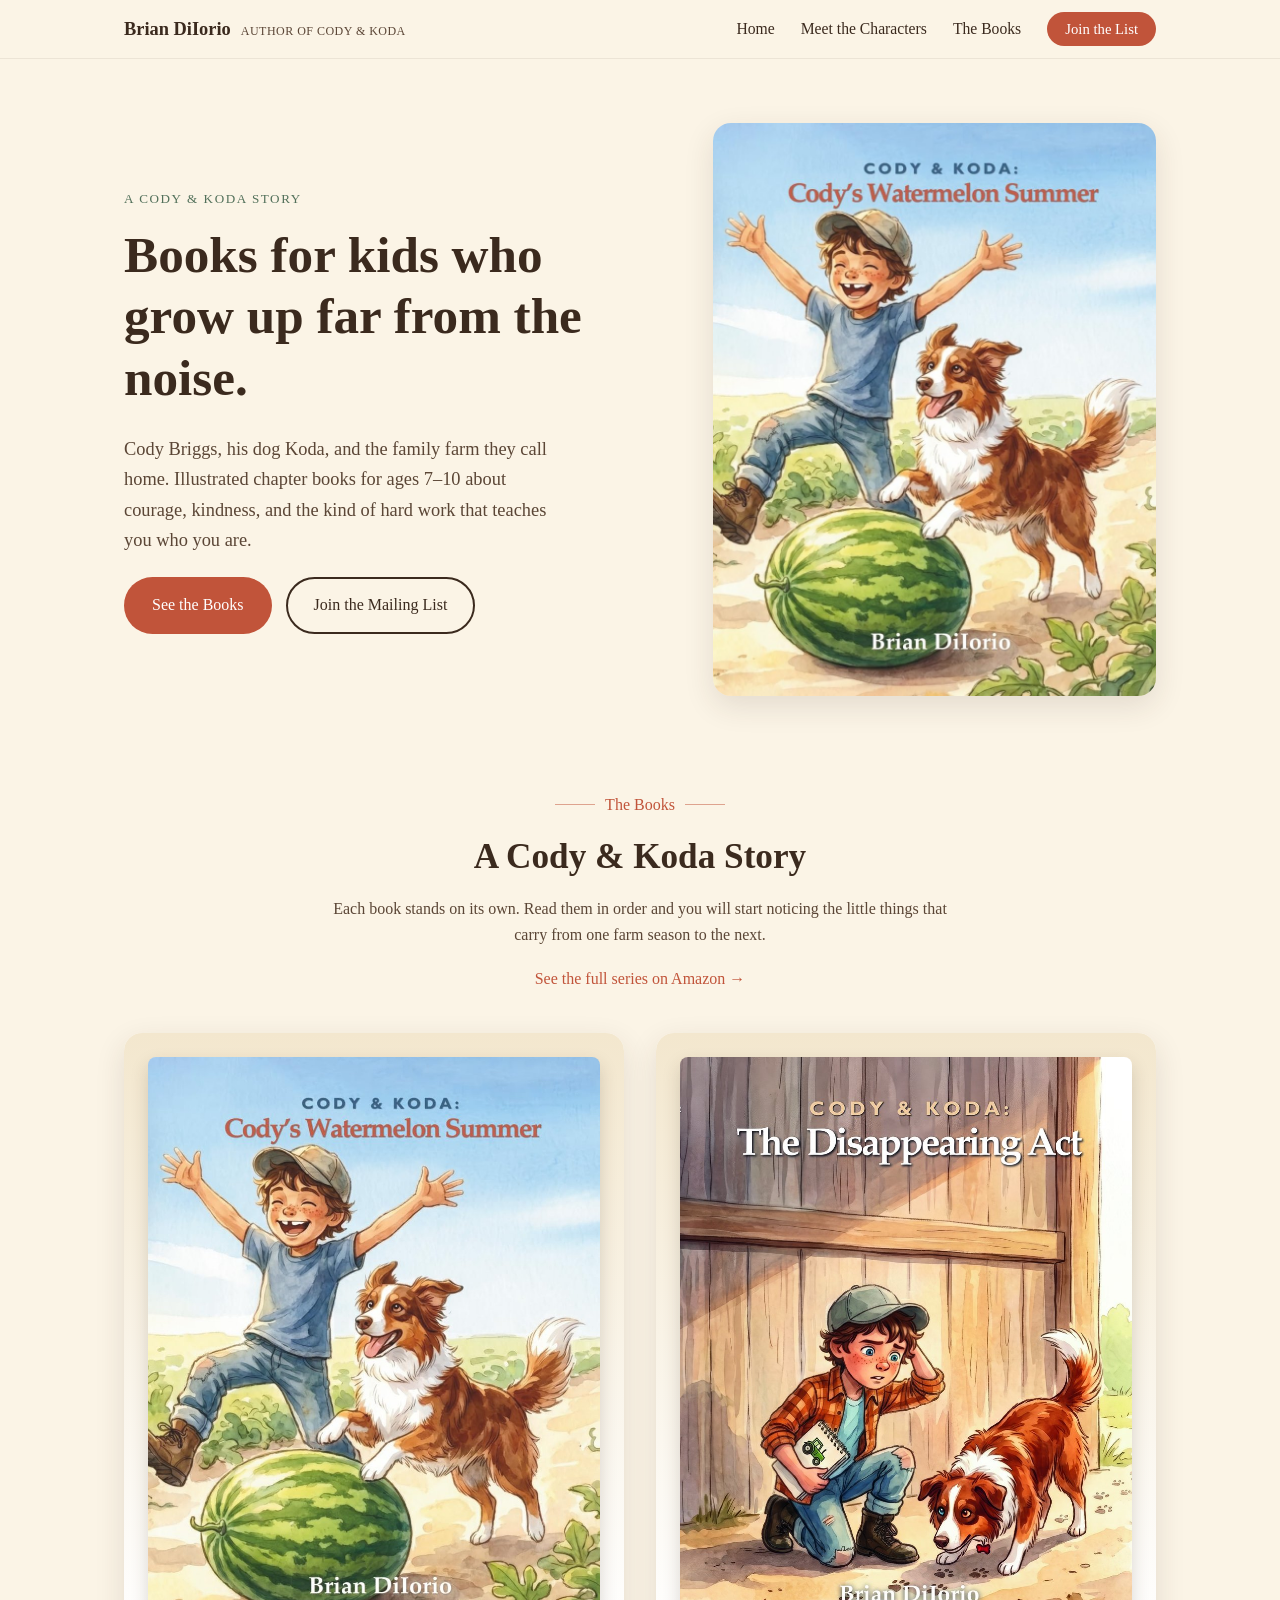
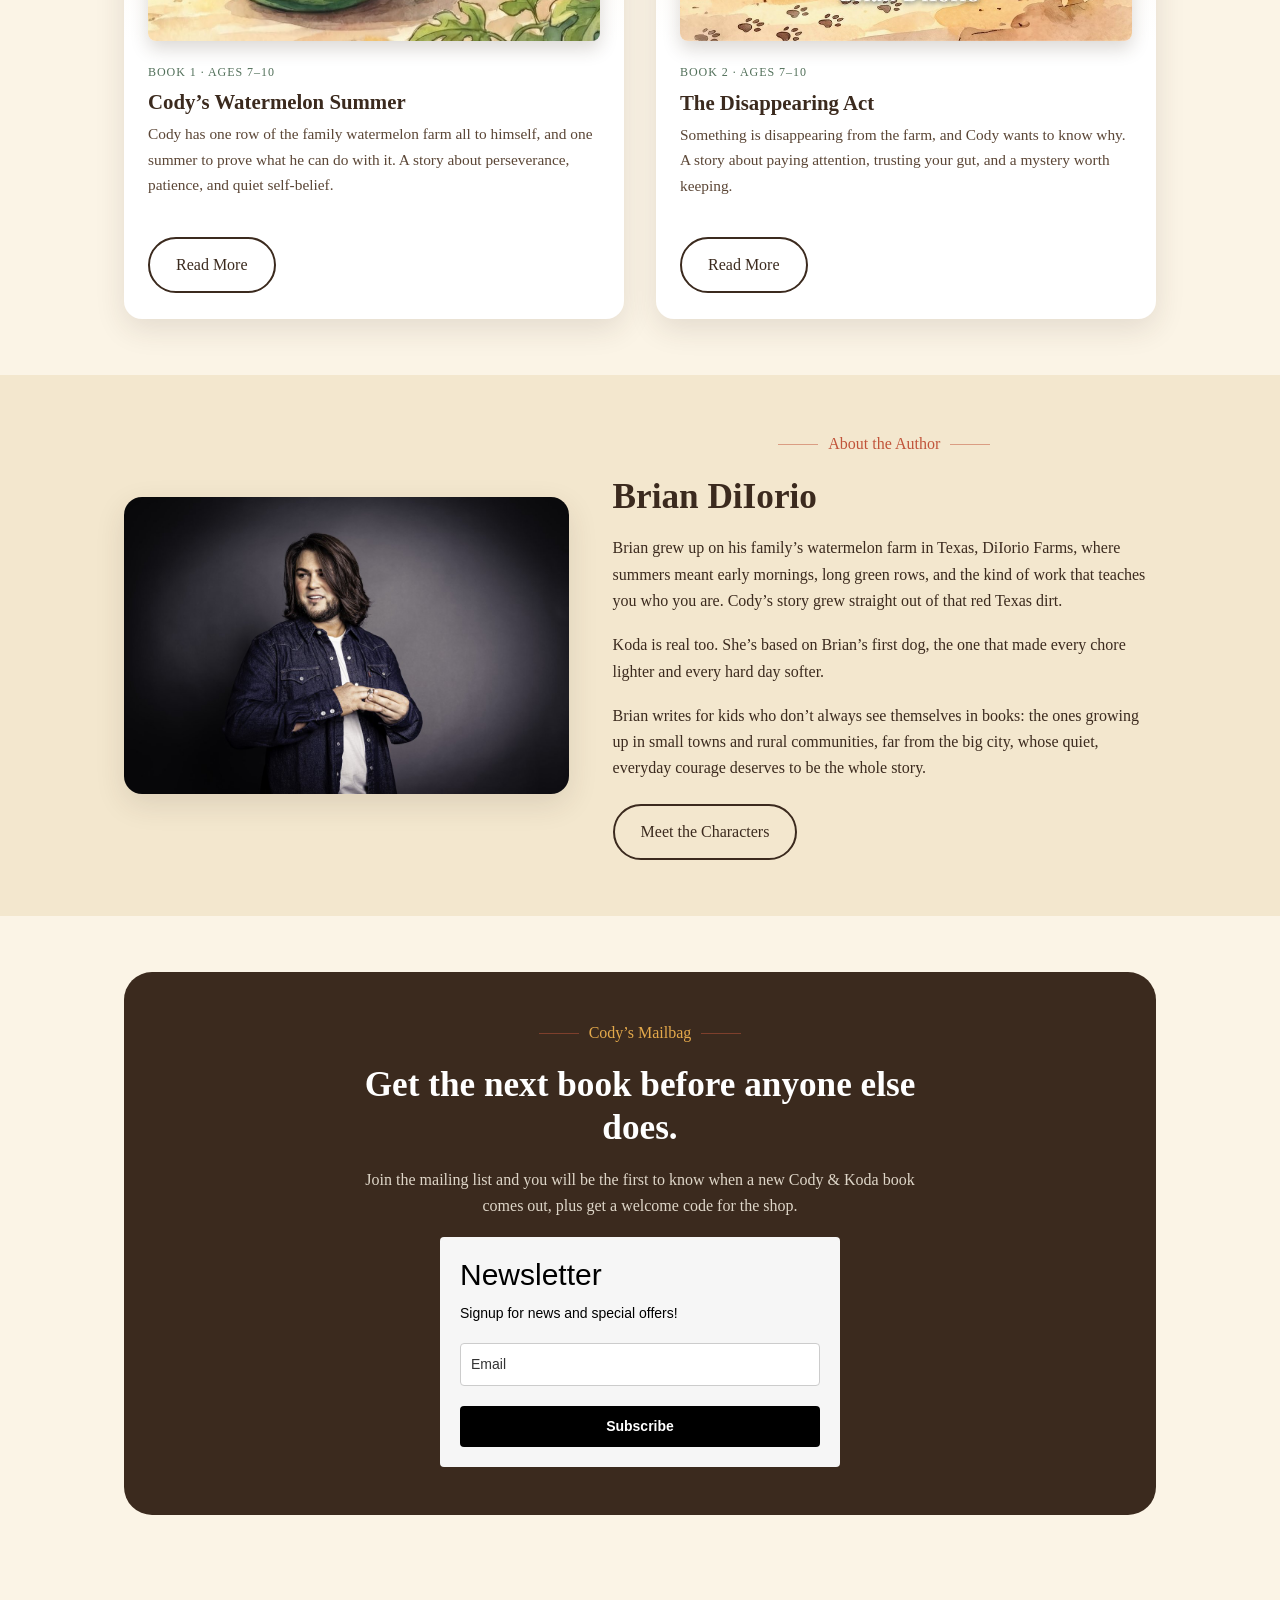
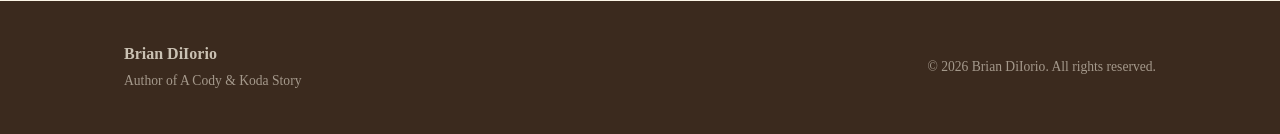
==== commit 2cb151b1: "Add files via upload Book 2 live — update site copy and Amazon links" ====
--- a/index.html
+++ b/index.html
@@ -74,7 +74,6 @@
           <img src="images/book2-cover.jpg" alt="Cover of The Disappearing Act, showing Cody kneeling with his notebook beside Koda outside the barn">
         </div>
         <div class="book-card-body">
-          <span class="coming-soon-badge">Available for Preorder</span>
           <span class="book-tag">Book 2 &middot; Ages 7&ndash;10</span>
           <h3>The Disappearing Act</h3>
           <p class="book-blurb">Something is disappearing from the farm, and Cody wants to know why. A story about paying attention, trusting your gut, and a mystery worth keeping.</p>
--- a/assets/style.css
+++ b/assets/style.css
@@ -323,18 +323,24 @@
   padding: 28px 26px;
 }
 
-.char-card .char-icon {
-  width: 54px;
-  height: 54px;
-  border-radius: 50%;
+.char-card .char-photo {
+  height: 230px;
+  margin: -28px -26px 18px -26px;
+  border-radius: var(--radius) var(--radius) 0 0;
   background: var(--cream-dark);
   display: flex;
-  align-items: center;
+  align-items: flex-end;
   justify-content: center;
-  margin-bottom: 16px;
-}
-
-.char-card .char-icon svg { width: 30px; height: 30px; }
+  overflow: hidden;
+}
+
+.char-card .char-photo img {
+  height: 100%;
+  width: auto;
+  max-width: 100%;
+  object-fit: contain;
+  display: block;
+}
 
 .char-card h3 { margin-bottom: 4px; }
 
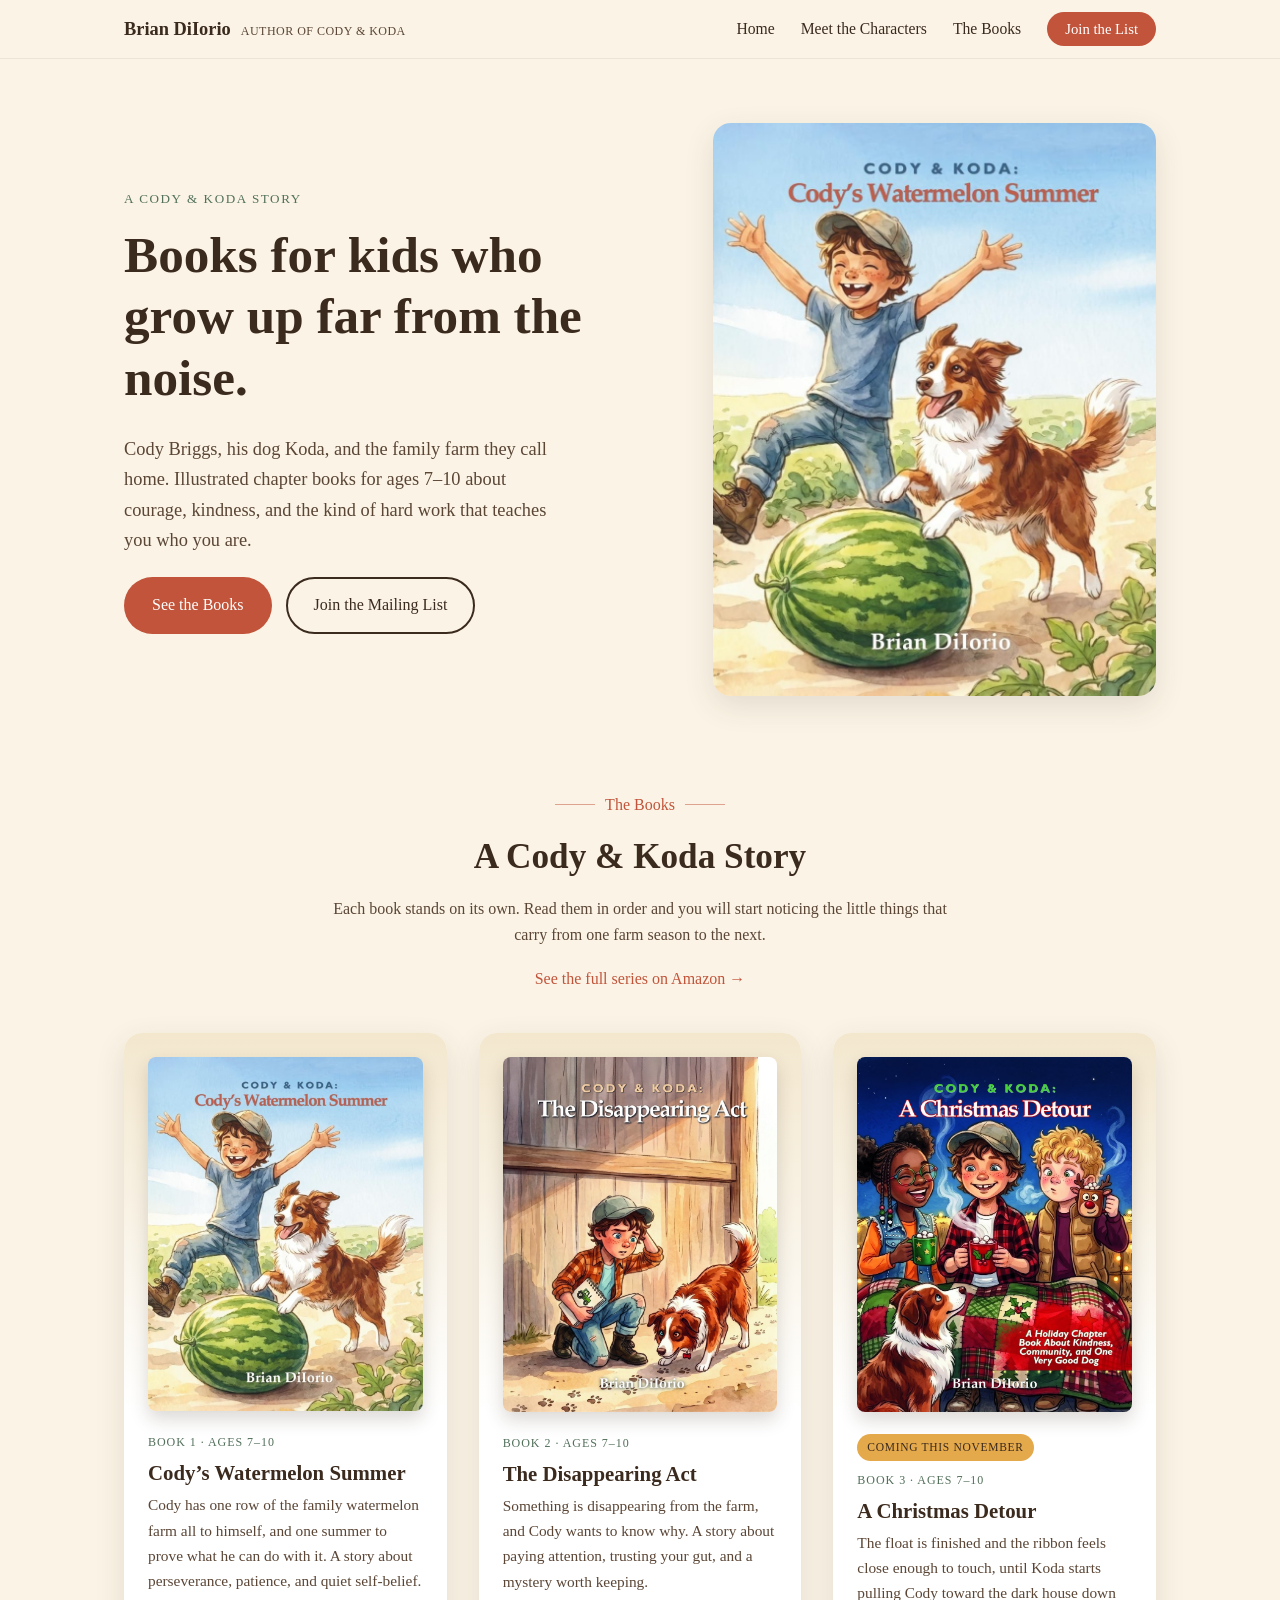
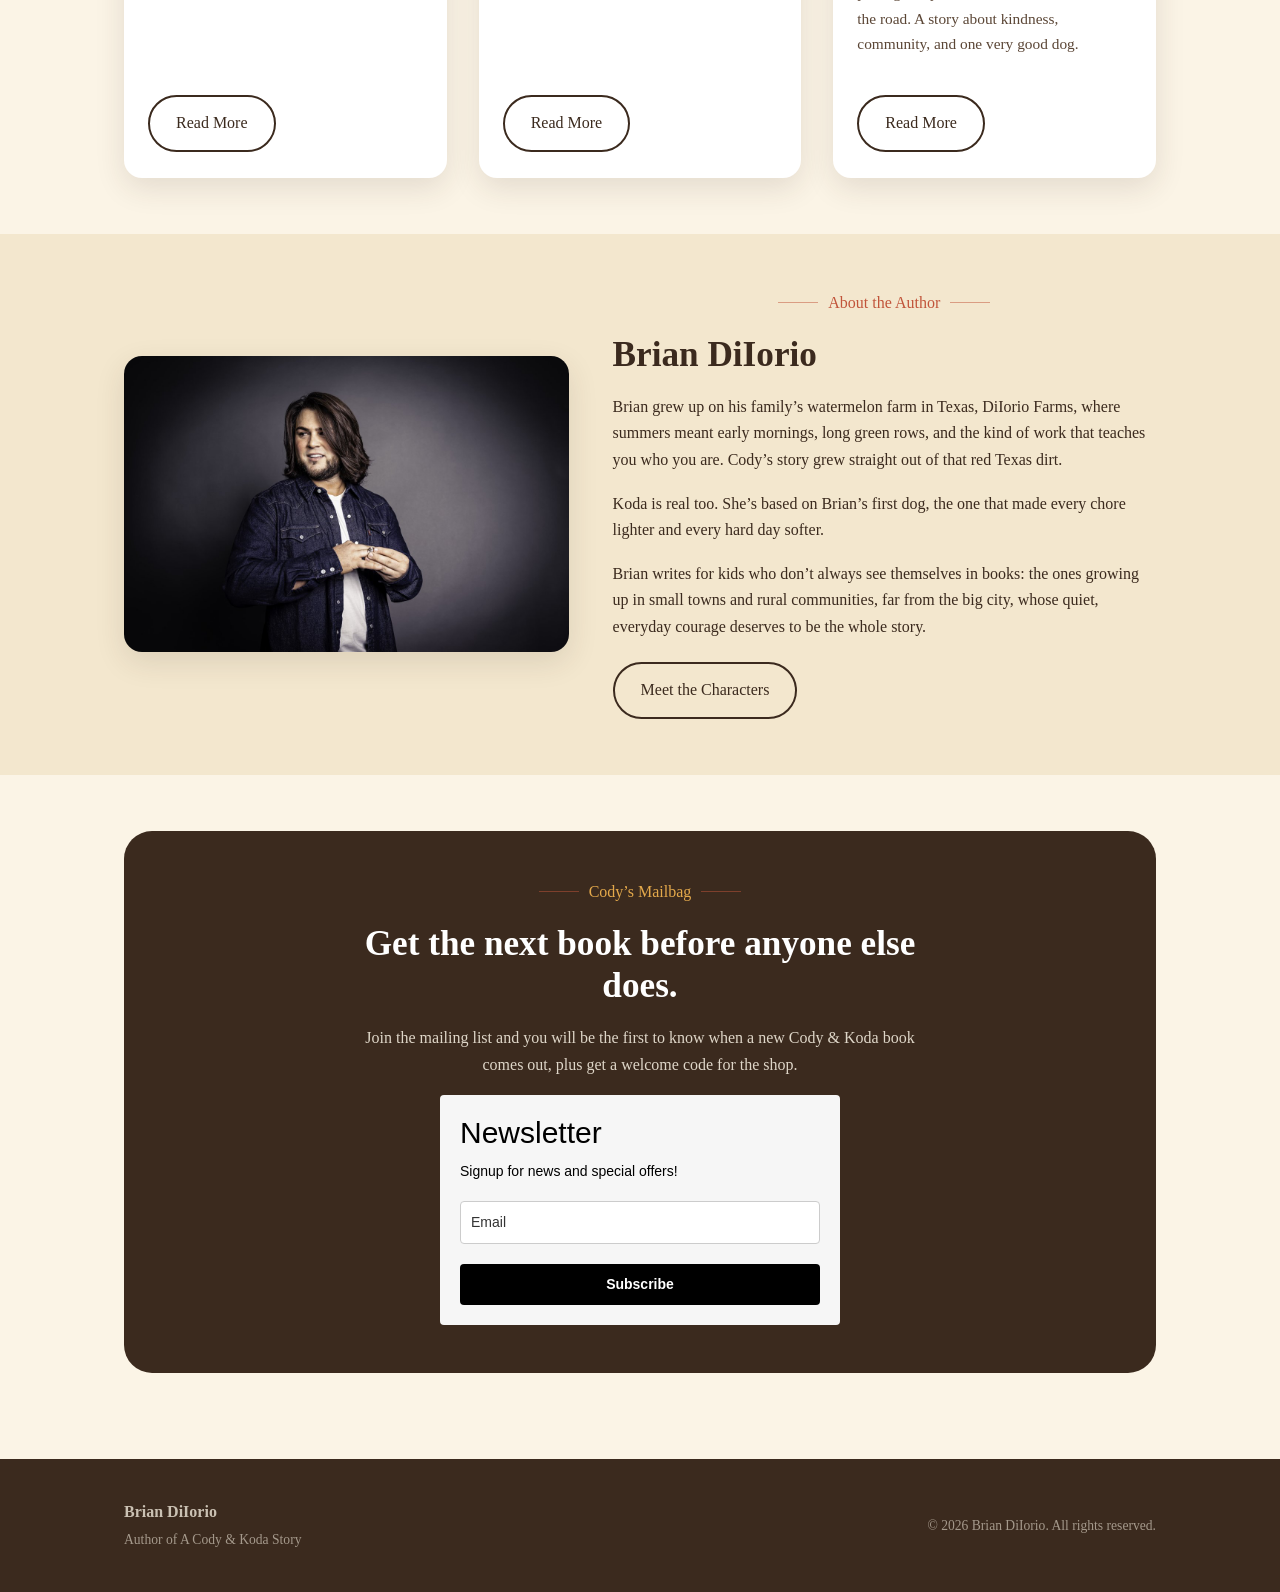
==== commit ca4bab37: "add Book 3 page and coming-soon card" ====
--- a/index.html
+++ b/index.html
@@ -79,6 +79,21 @@
           <p class="book-blurb">Something is disappearing from the farm, and Cody wants to know why. A story about paying attention, trusting your gut, and a mystery worth keeping.</p>
           <div class="btn-row">
             <a href="book-disappearing-act.html" class="btn btn-secondary">Read More</a>
+          </div>
+        </div>
+      </div>
+
+      <div class="book-card">
+        <div class="cover-frame">
+          <img src="images/book3-cover.jpg" alt="Cover of A Christmas Detour, showing Cody, Elle, and Wyatt with mugs of hot cocoa and Koda beneath a holiday quilt">
+        </div>
+        <div class="book-card-body">
+          <span class="coming-soon-badge" style="align-self:flex-start;">Coming This November</span>
+          <span class="book-tag">Book 3 &middot; Ages 7&ndash;10</span>
+          <h3>A Christmas Detour</h3>
+          <p class="book-blurb">The float is finished and the ribbon feels close enough to touch, until Koda starts pulling Cody toward the dark house down the road. A story about kindness, community, and one very good dog.</p>
+          <div class="btn-row">
+            <a href="book-christmas-detour.html" class="btn btn-secondary">Read More</a>
           </div>
         </div>
       </div>
